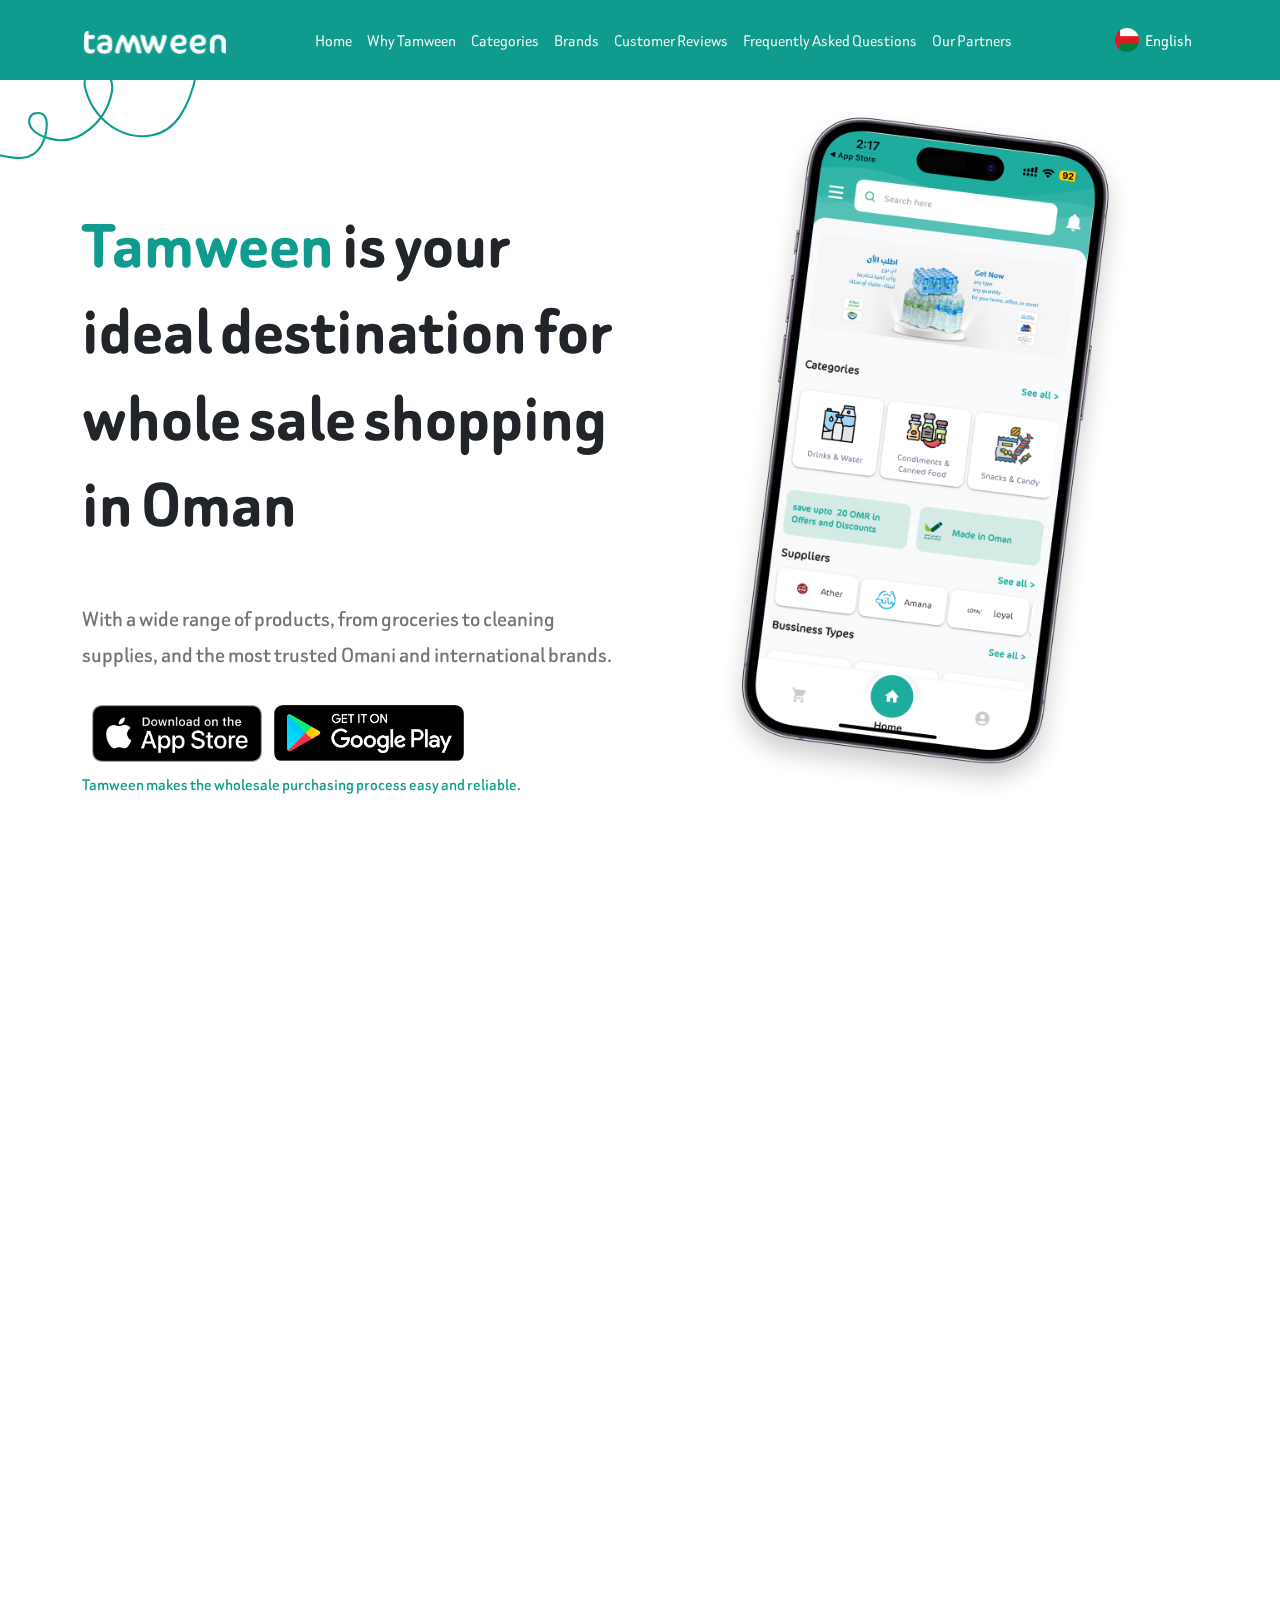
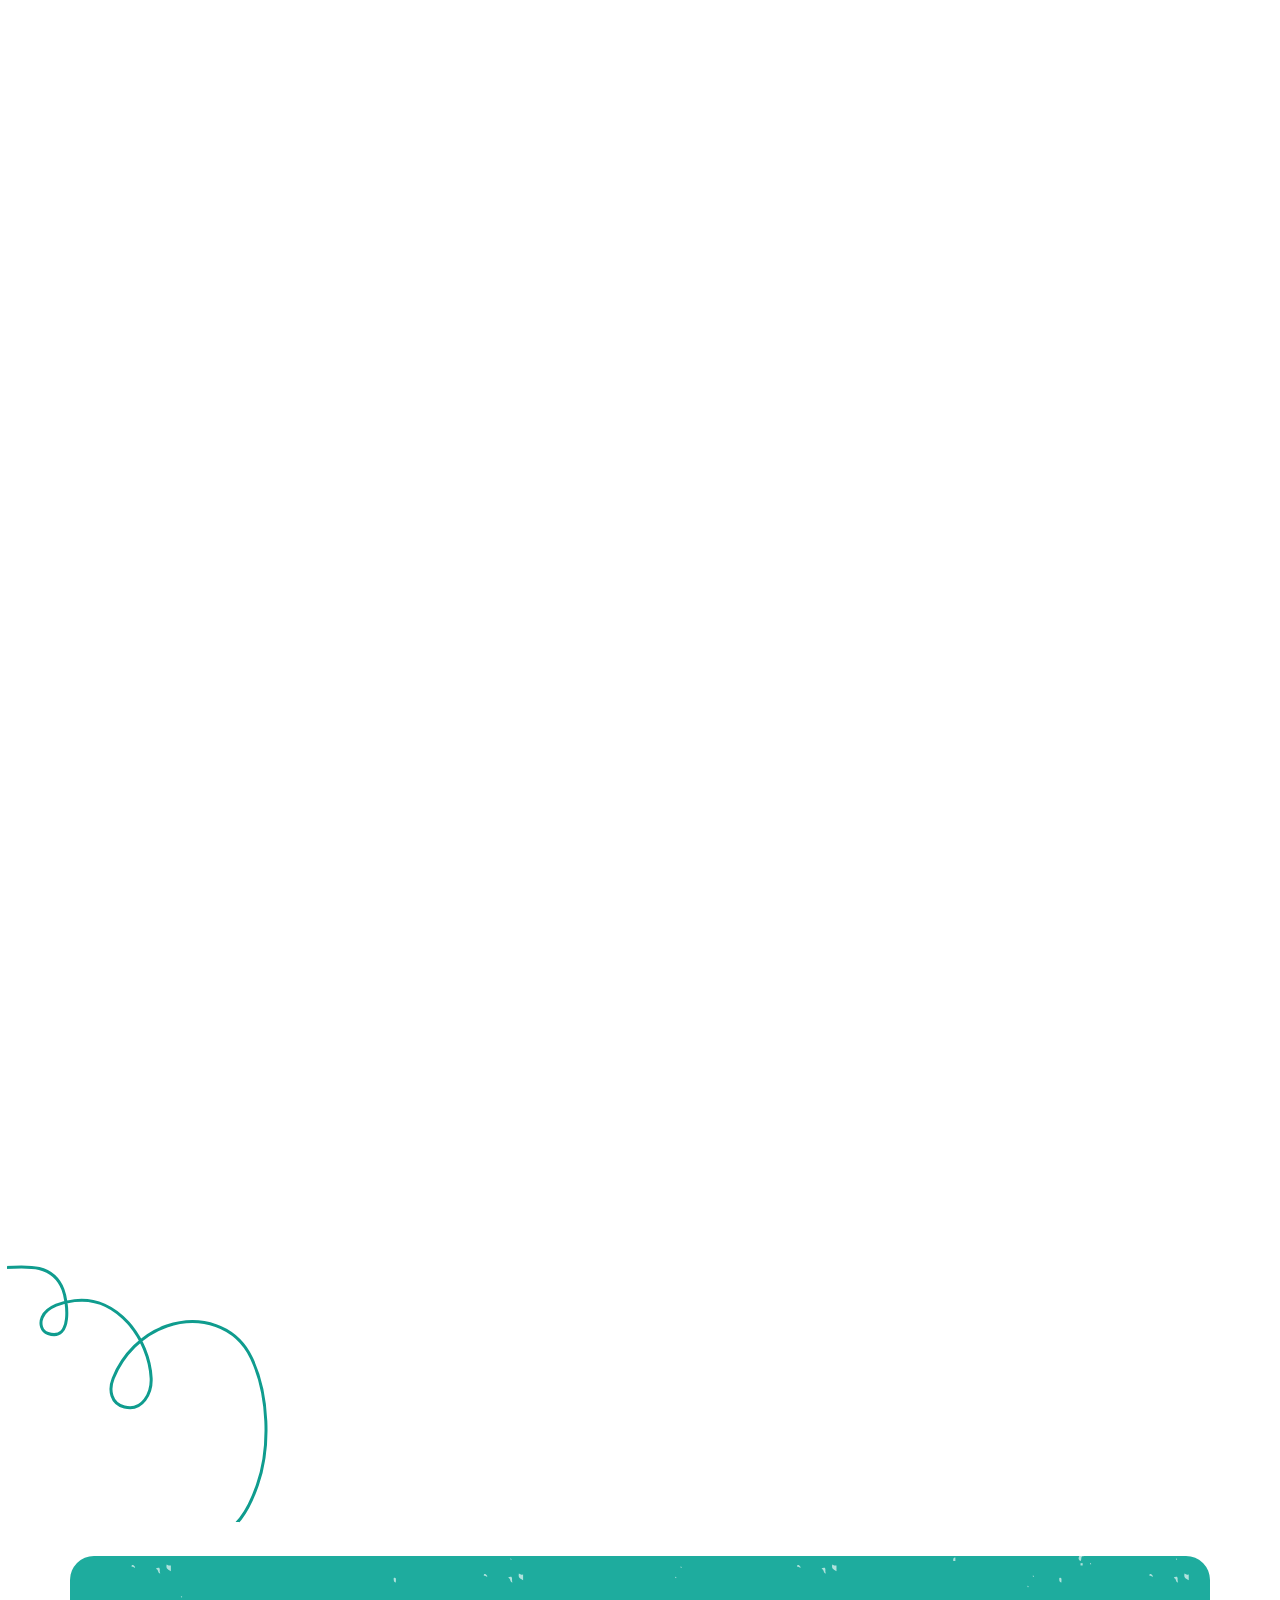
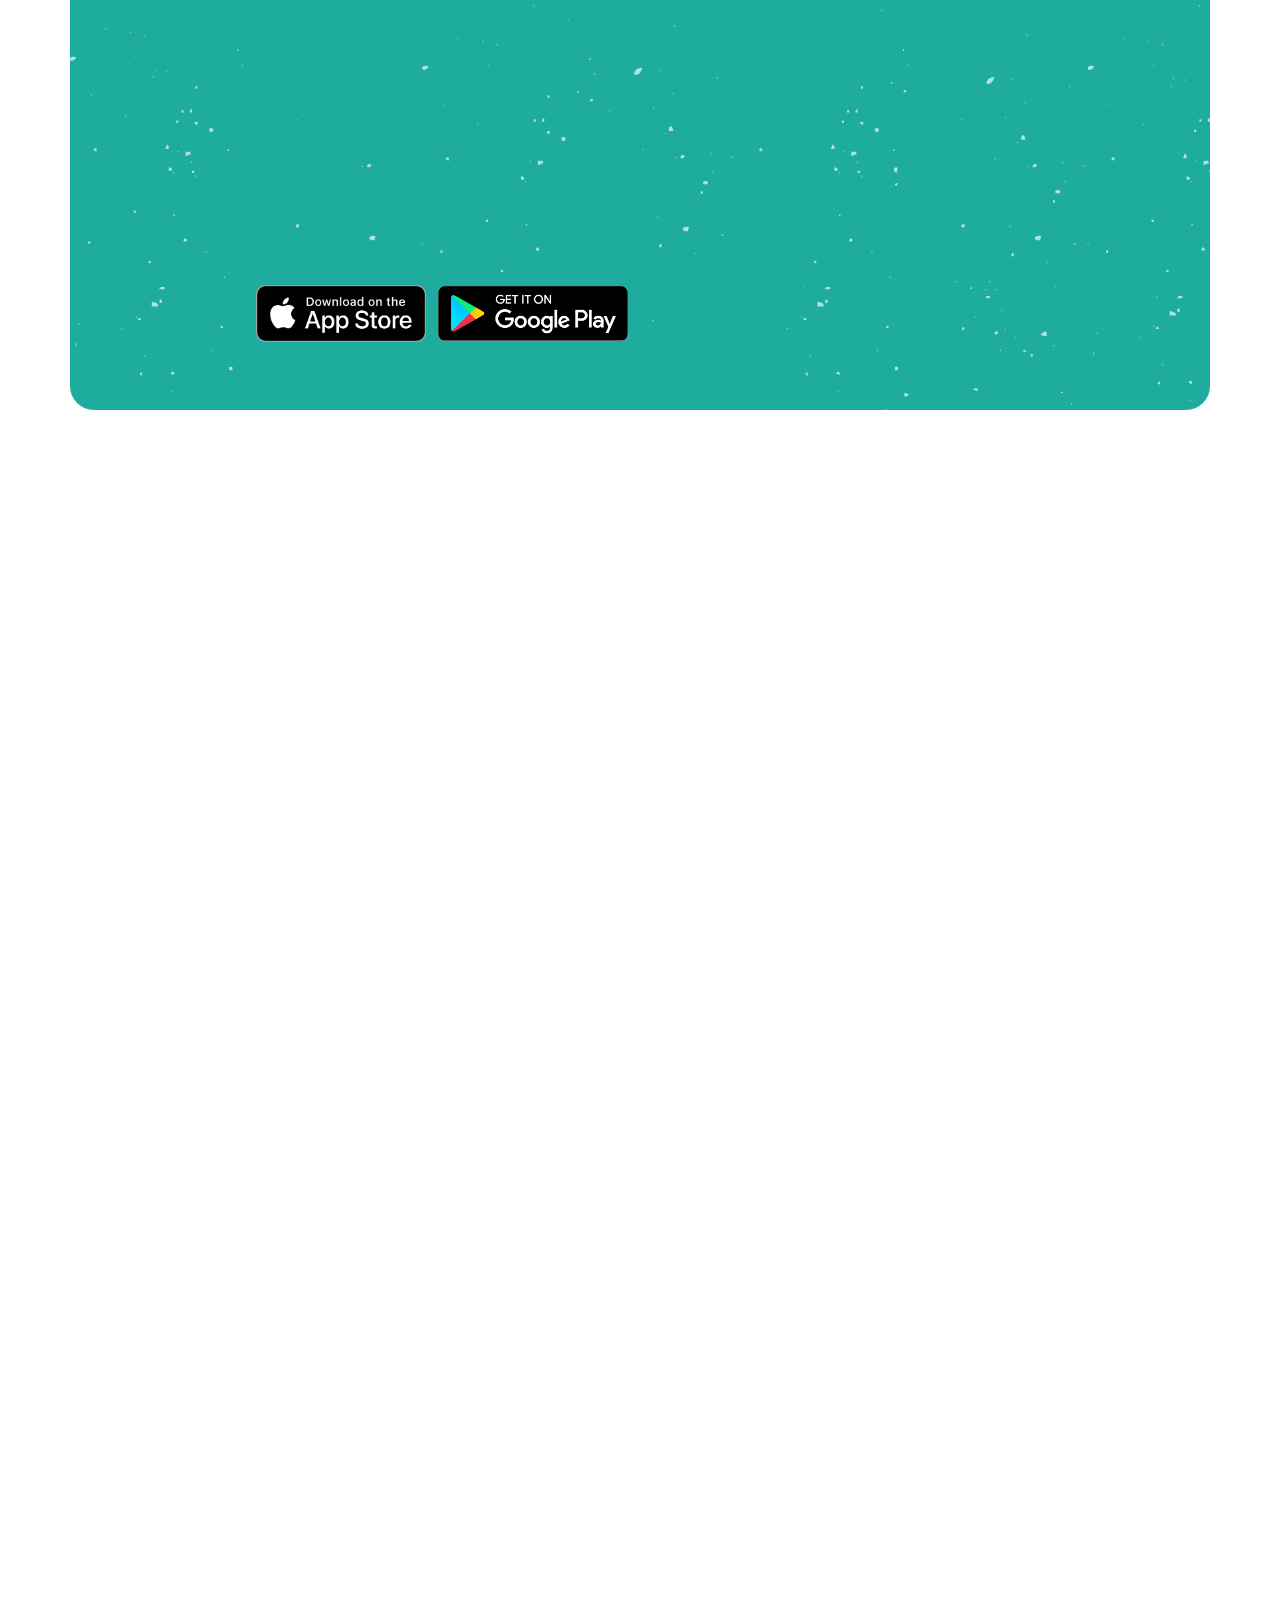
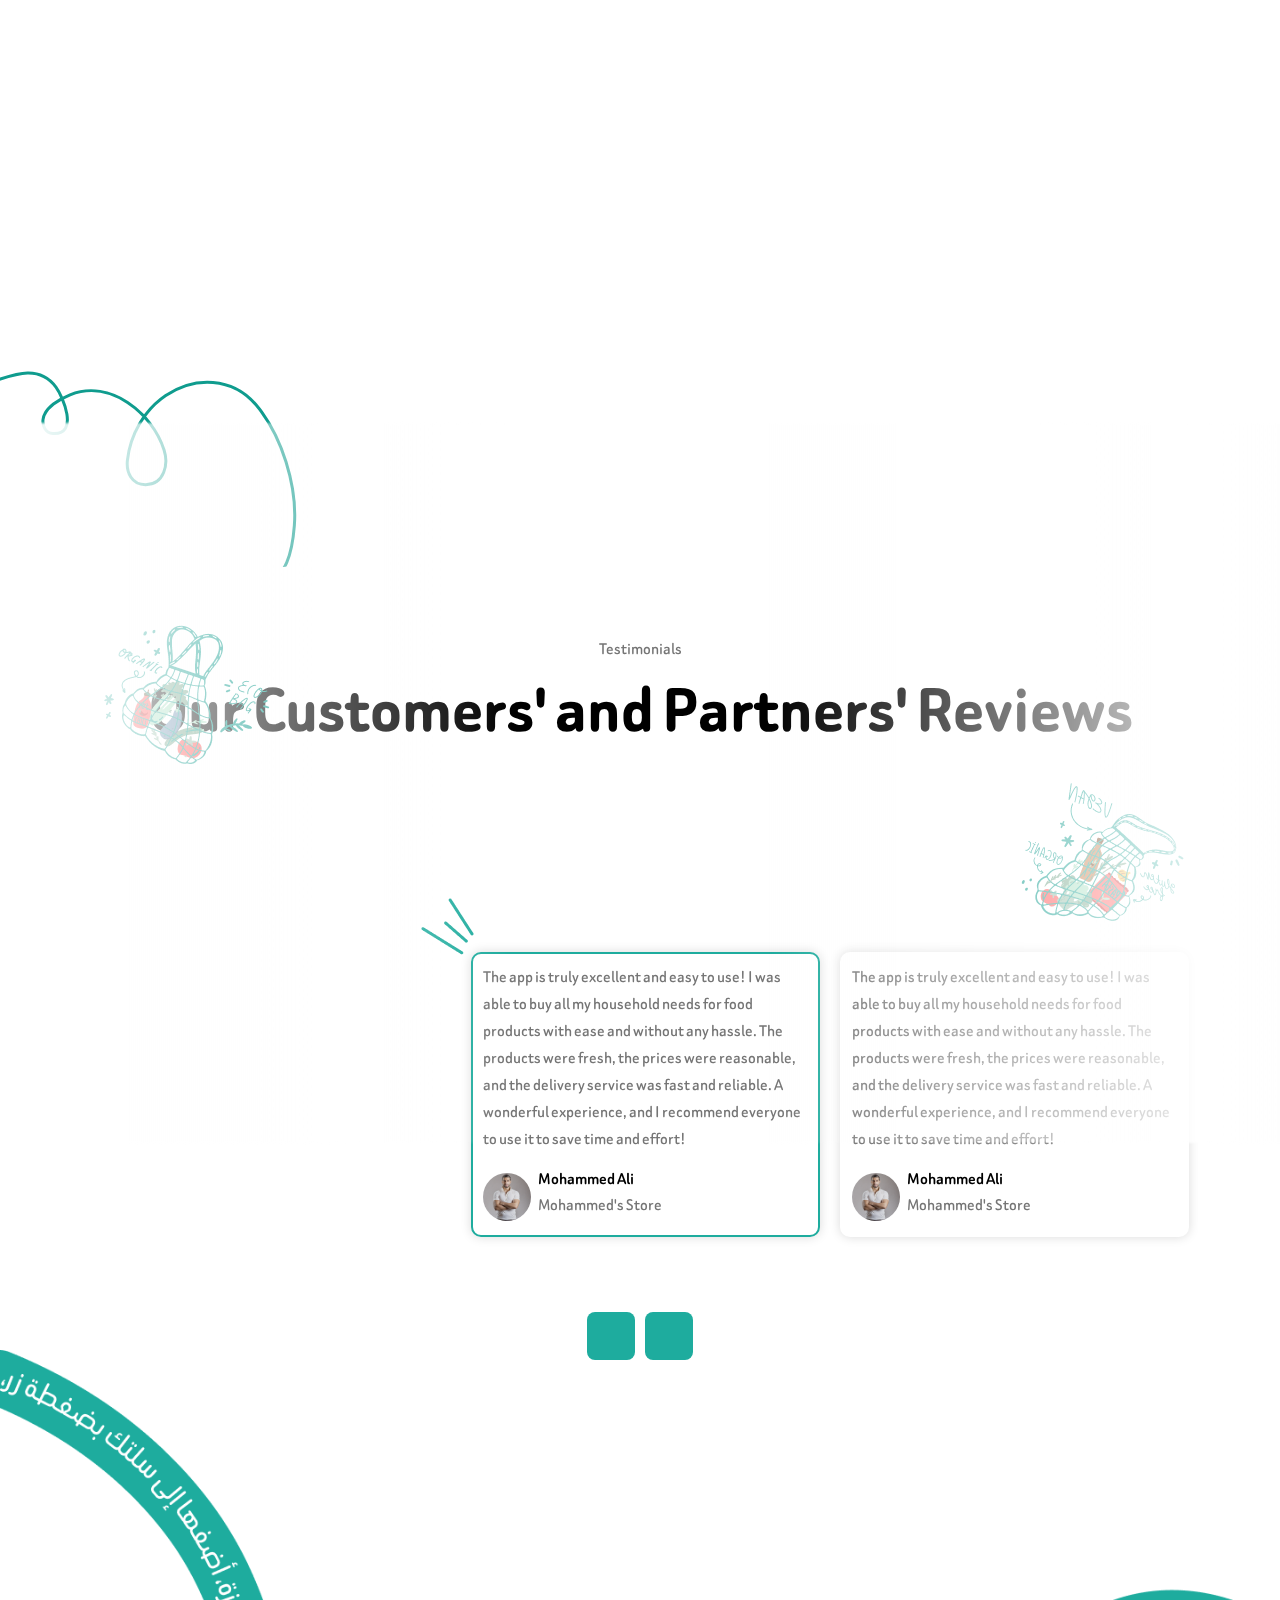
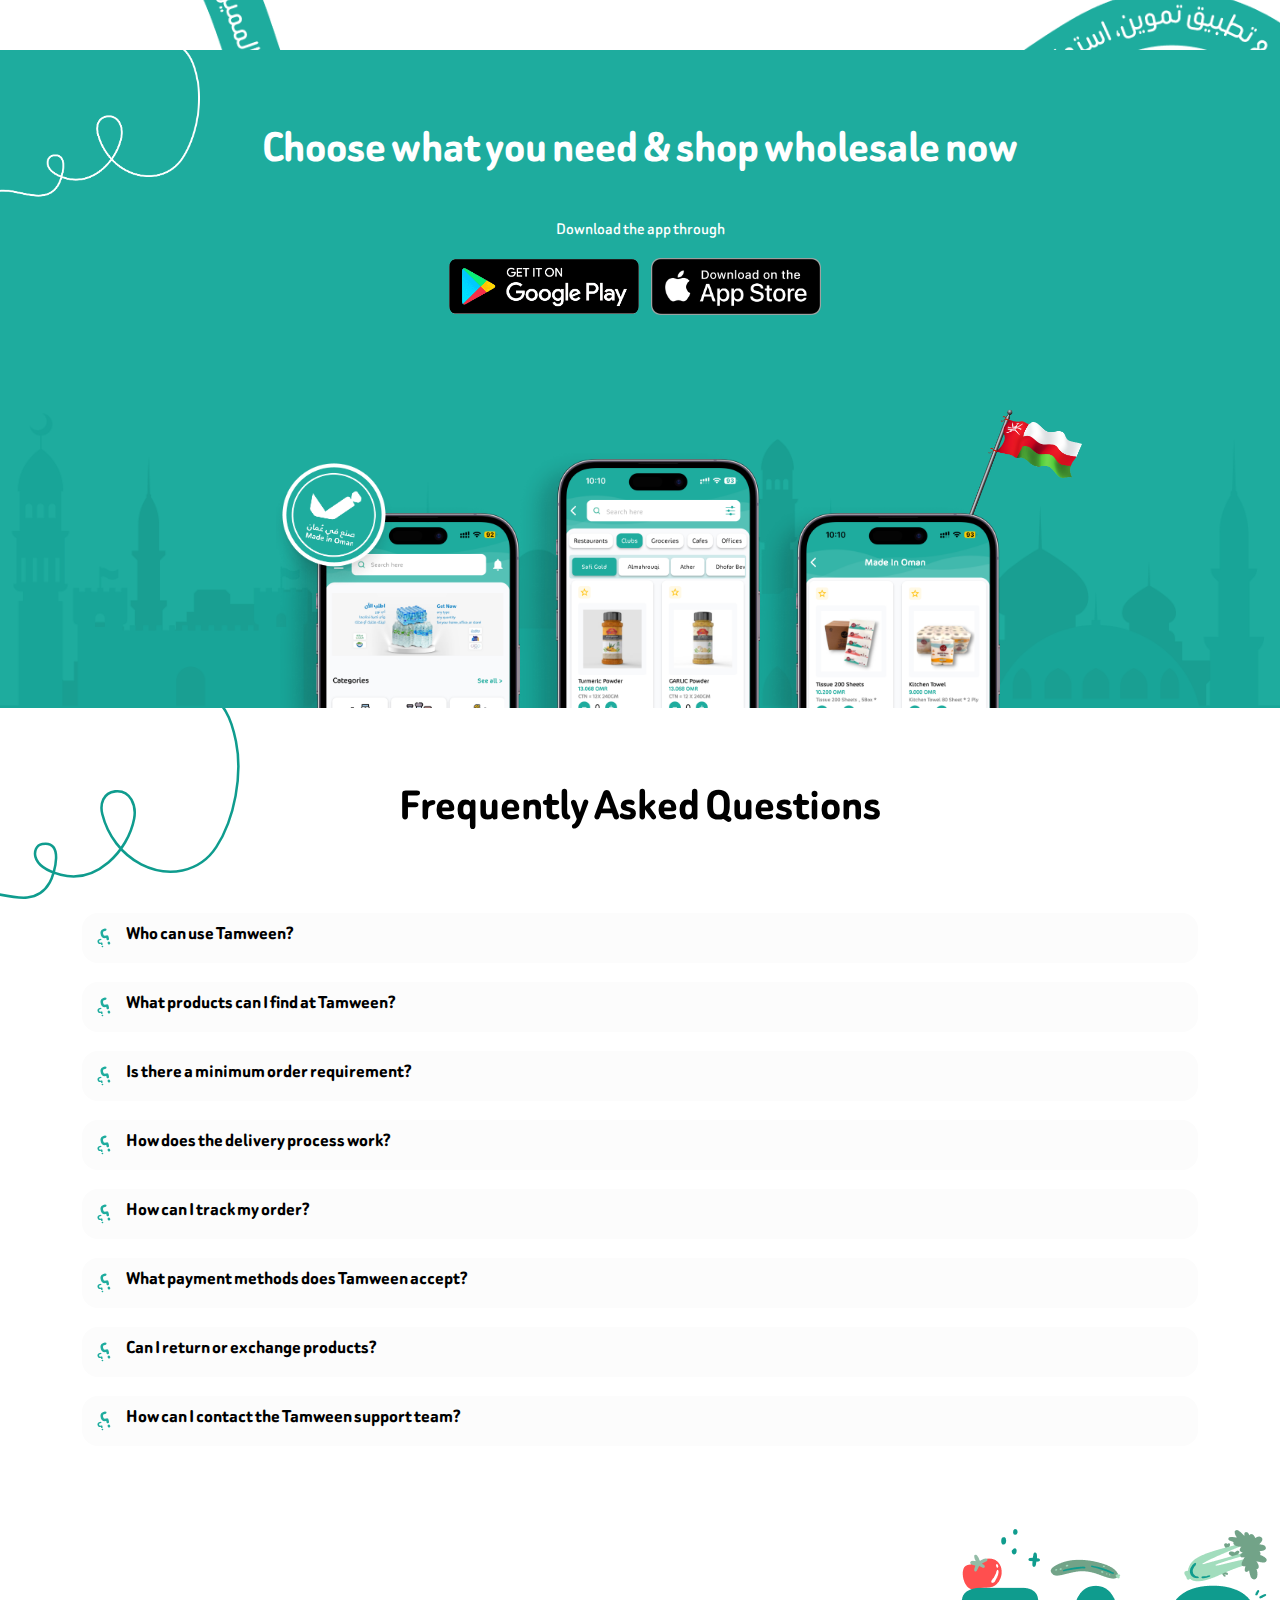
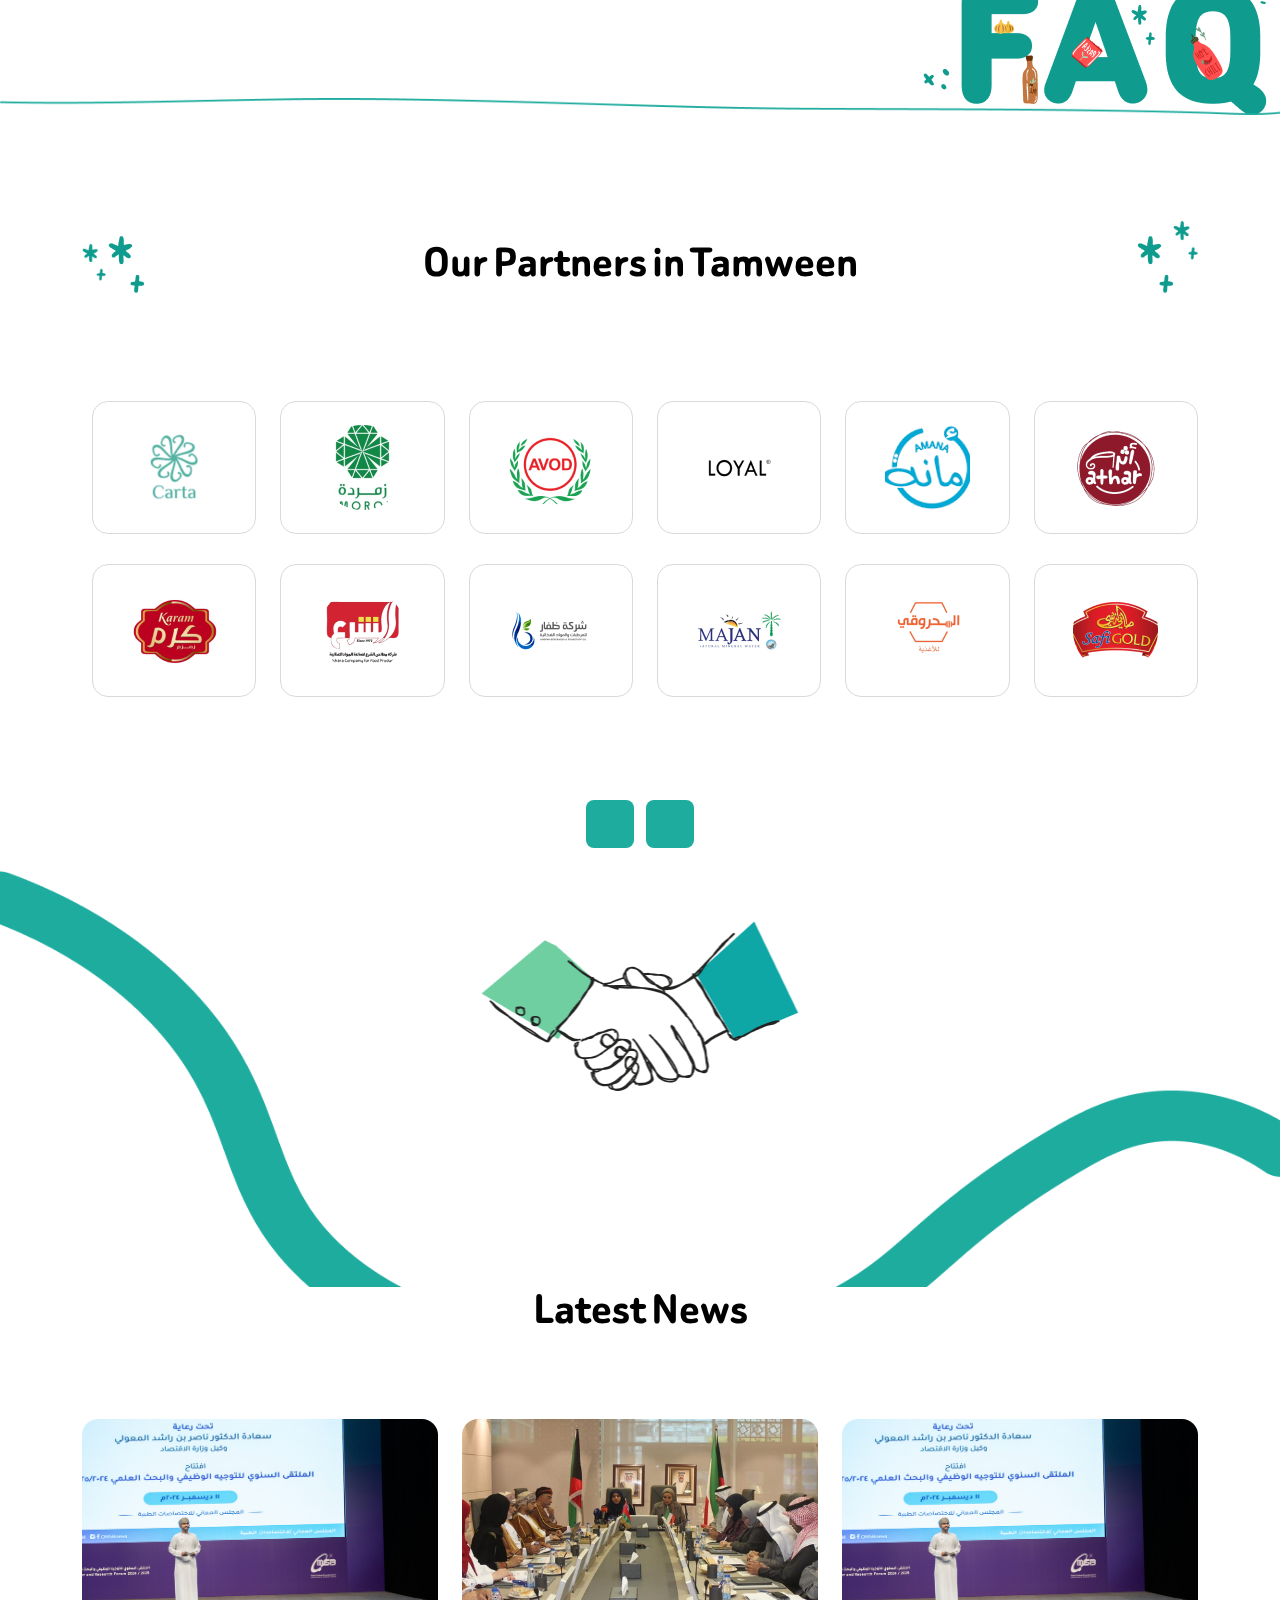
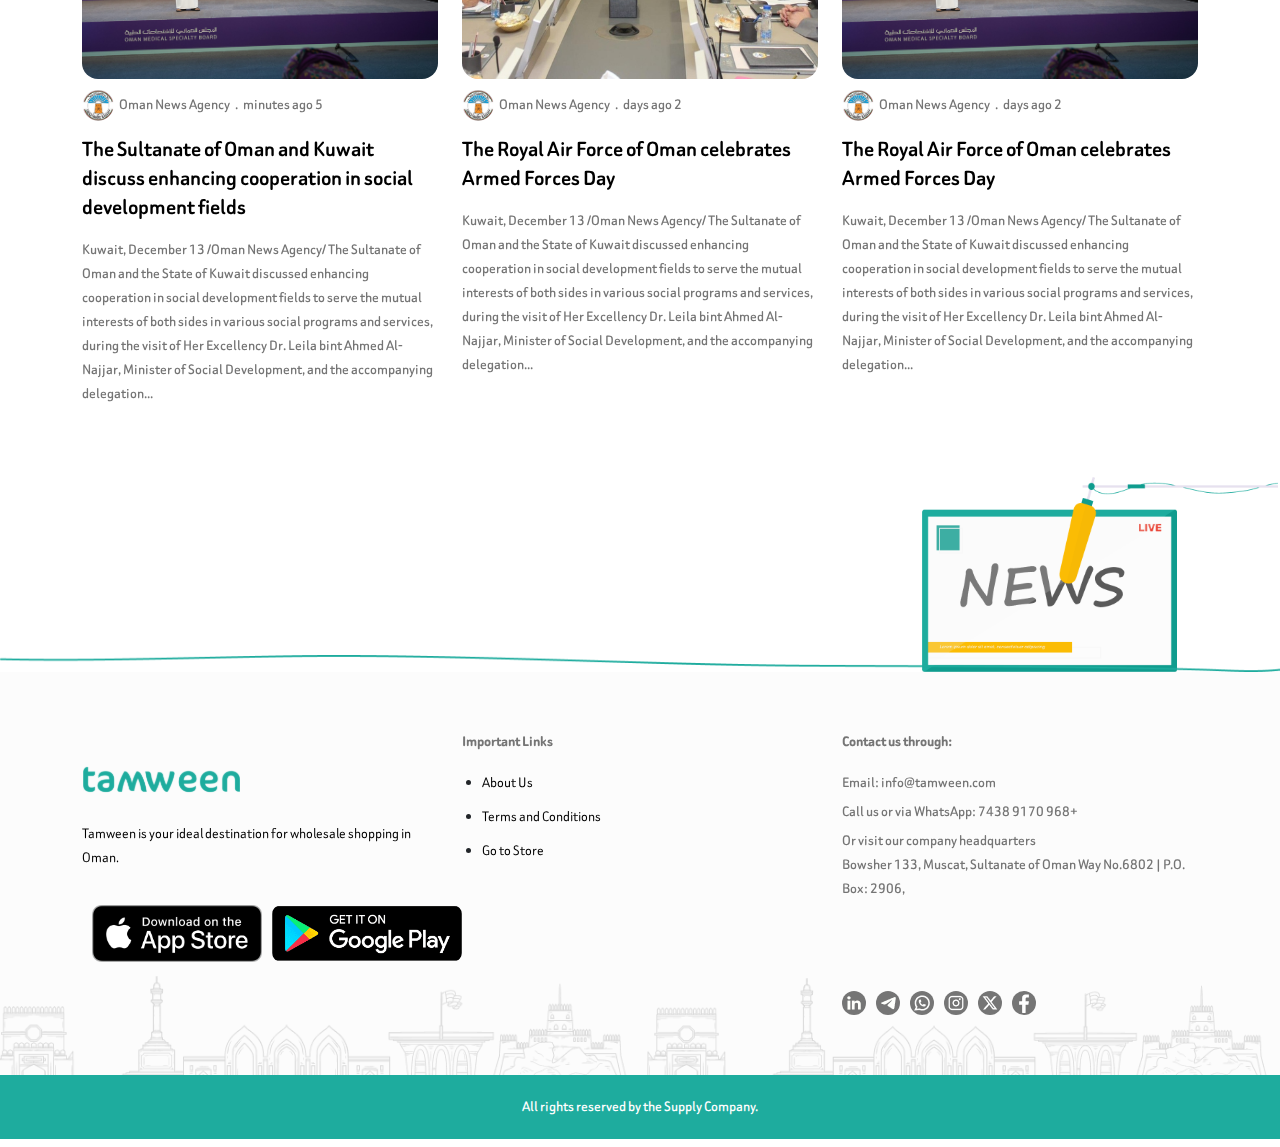
==== english.html @ b5acb8d4 "update" ====
<!DOCTYPE html>
<html lang="en">

<head>
    <meta charset="UTF-8">
    <meta http-equiv="X-UA-Compatible" content="IE=edge">
    <meta name="viewport" content="width=device-width, initial-scale=1.0">
    <meta name="description"
        content="This is an example of a meta description. This will often show up in search results.">

    <title> Tamween </title>

    <!-- Styles -->

    <link rel="styleSheet" href="./css/normalize.css">
    <link rel="stylesheet"
        href="https://maxst.icons8.com/vue-static/landings/line-awesome/line-awesome/1.3.0/css/line-awesome.min.css">
    <link rel="icon" href="./images/logo.svg" src="./images/logo.svg">
    <link rel="styleSheet" href="./css/bootstrap.min.css">
    <link rel="styleSheet" href="./css/front.css">
    <link href="https://unpkg.com/aos@2.3.1/dist/aos.css" rel="stylesheet">
    <link rel="stylesheet" href="./css/slick.min.css" />
</head>

<body>

    <!-- Start Navbar Section-->

    <nav class="en">
        <div class="container">
            <div class="nav-content">


                <div data-aos="fade-zoom-in" data-aos-delay="50" class="lang-dropdown">
                    <button class="open-nav">
                        <img src="./images/icons/bars.svg" class="bars icons" />
                    </button>

                    <button id="open-langs">
                        <i class="las la-chevron-circle-down"></i>
                        English
                        <img src="./images/flags/arabic.png" />
                        <div class="langs-dropdown" class="en">
                            <div class="content">
                                <a href="english.html"> English </a>
                                <a href=""> العربية </a>
                            </div>
                        </div>

                    </button>
                </div>

                <div class="nav-elements">
                    <ul>
                        <li data-aos="fade-zoom-in" data-aos-delay="100">
                            <button class="close-nav">
                                <i class="las la-times"></i>
                            </button>
                        </li>
                        <li data-aos="fade-zoom-in" data-aos-delay="150">
                            <a href="#partners">
                                Our Partners
                            </a>
                        </li>


                        <li data-aos="fade-zoom-in" data-aos-delay="200">
                            <a href="#faqs">
                                Frequently Asked Questions
                            </a>
                        </li>

                        <li data-aos="fade-zoom-in" data-aos-delay="250">
                            <a href="#rates">
                                Customer Reviews
                            </a>
                        </li>


                        <li data-aos="fade-zoom-in" data-aos-delay="300">
                            <a href="#tags">
                                Brands
                            </a>
                        </li>

                        <li data-aos="fade-zoom-in" data-aos-delay="350">
                            <a href="#categories">
                                Categories
                            </a>
                        </li>

                        <li data-aos="fade-zoom-in" data-aos-delay="400">
                            <a href="#why-tamween">
                                Why Tamween
                            </a>
                        </li>

                        <li data-aos="fade-zoom-in" data-aos-delay="450">
                            <a href="#home">
                                Home
                            </a>
                        </li>
                    </ul>
                </div>

                <div data-aos="fade-zoom-in" data-aos-delay="500" class="logo">
                    <img src="./images/logo.svg" />
                </div>
            </div>
        </div>
    </nav>




    <!-- End Navbar Section-->


    <!-- Start Hero Section -->

    <section id="home" class="hero en">
        <img class="line" src="./images/hero/line.svg" />
        <div class="container">
            <div class="row">
                <div class="col-lg-6 col-md-12 col-sm-12 col-12">
                    <div data-aos="fade-zoom-in" data-aos-delay="550" class="image">
                        <img src="./images/hero/IphoneImg.png" />
                    </div>
                </div>


                <div class="col-lg-6 col-md-12 col-sm-12 col-12">
                    <div class="text">
                        <h1 data-aos="fade-zoom-in" data-aos-delay="600"> <span>Tamween </span> is your ideal
                            destination for whole sale shopping in Oman
                        </h1>

                        <p data-aos="fade-zoom-in" data-aos-delay="650">
                            With a wide range of products, from groceries to cleaning supplies, and the most trusted
                            Omani and international brands.

                        </p>

                        <div class="links google-apple">
                            <a href="#">
                                <img src="./images/google-app/googleplay.png" />
                            </a>

                            <a href="#">
                                <img src="./images/google-app/appstore.png" />
                            </a>

                        </div>

                        <h5 data-aos="fade-zoom-in" data-aos-delay="800">Tamween makes the wholesale purchasing process
                            easy and reliable.
                        </h5>

                        <img data-aos="fade-zoom-in" data-aos-delay="850" src="./images/hero/madein.png" />
                    </div>
                </div>

            </div>
        </div>


        <img class="brokenline" src="./images/hero/brokenline.png" />

    </section>


    <!-- End Hero Section -->


    <!-- Start Whyus Section -->

    <section id="why-tamween" class="why-us en">

        <img class="line" src="./images/hero/line.svg" />
        <div class="container">

            <div class="row">


                <div class="row">
                    <div class="col-lg-6 col-md-12 col-sm-12 col-12">
                        <div data-aos="fade-zoom-in" data-aos-offset="300" class="image">
                            <img src="./images/whyus/phone.png" />
                        </div>
                    </div>

                    <div class="col-lg-6 col-md-12 col-sm-12 col-12">
                        <div data-aos="fade-zoom-in" data-aos-offset="300" class="text">
                            <h1>One Invoice</h1>
                            <p>
                                You can get everything your store needs from a single platform, reducing the time and
                                effort spent managing dozens of suppliers.
                            </p>
                        </div>
                    </div>
                </div>


                <div class="row rev-row">

                    <div class="col-lg-6 col-md-12 col-sm-12 col-12">
                        <div data-aos="fade-zoom-in" data-aos-offset="300" class="text">
                            <h1>Reliable delivery on time</h1>
                            <p>
                                You can get everything your store needs from a single platform, reducing the time and
                                effort spent managing dozens of suppliers.

                            </p>
                        </div>
                    </div>

                    <div class="col-lg-6 col-md-12 col-sm-12 col-12">
                        <div data-aos="fade-zoom-in" data-aos-offset="300" class="image">
                            <img src="./images/whyus/delivery.png" />
                            <img class="circle" src="./images/whyus/circle.png" />

                        </div>
                    </div>

                </div>


                <div class="row">

                    <div class="col-lg-6 col-md-12 col-sm-12 col-12">
                        <div data-aos="fade-zoom-in" data-aos-offset="300" class="image">
                            <img src="./images/whyus/shopchart.png" />
                            <img class="circle" src="./images/whyus/circle.png" />
                        </div>
                    </div>


                    <div class="col-lg-6 col-md-12 col-sm-12 col-12">
                        <div data-aos="fade-zoom-in" data-aos-offset="300" class="text">
                            <h1>More Product Variety</h1>
                            <p>
                                From everyday essentials to new and diverse goods, we have everything you need.
                            </p>
                        </div>
                    </div>
                </div>


                <div class="row rev-row">

                    <div class="col-lg-6 col-md-12 col-sm-12 col-12">
                        <div data-aos="fade-zoom-in" data-aos-offset="300" class="text">
                            <h1> Better Price</h1>
                            <p>
                                Get a range of popular Omani and Arab brands, with high-quality products that your
                                customers trust.
                            </p>
                        </div>
                    </div>


                    <div class="col-lg-6 col-md-12 col-sm-12 col-12">
                        <div data-aos="fade-zoom-in" data-aos-offset="300" class="image">
                            <img src="./images/whyus/phone.png" />
                        </div>
                    </div>
                </div>



                <div class="ad-whyus col-lg-12 col-md-12 col-sm-12 col-12">
                    <img src="./images//whyus/dots.svg" />
                    <div class="row">
                        <div class="col-lg-6 col-md-12 col-sm-12 col-12">
                            <div class="phones">
                                <img data-aos="fade-zoom-in" data-aos-offset="300" src="./images/whyus/phone1.png" />
                                <img data-aos="fade-zoom-in" data-aos-offset="600" src="./images/whyus/phone2.png" />
                            </div>
                        </div>

                        <div class="col-lg-6 col-md-12 col-sm-12 col-12">
                            <div class="text">
                                <h1 data-aos="fade-zoom-in" data-aos-offset="300"> Save your effort and money by
                                    downloading the app. </h1>

                                <div class="links google-apple">
                                    <a href="#">
                                        <img src="./images/google-app/googleplay.png" />
                                    </a>

                                    <a href="#">
                                        <img src="./images/google-app/appstore.png" />
                                    </a>

                                </div>


                            </div>
                        </div>

                    </div>
                </div>




            </div>
        </div>
    </section>

    <!-- End Whyus Section -->



    <!-- Start Categories Section -->


    <section data-aos="fade-zoom-in" data-aos-offset="300" id="categories" class="categories en">
        <img class="line" src="./images/hero/line.svg" />

        <div class="container">
            <div class="header">
                <h1 data-aos="fade-zoom-in" data-aos-offset="300"> Categories </h1>
                <p data-aos="fade-zoom-in" data-aos-offset="400">We provide you with a variety of organized products.
                </p>
            </div>


            <div class="row">
                <div class="col-lg-2 col-md-4 col-sm-4 col-6">
                    <a href="#">
                        <div class="category cat-col-1">
                            <h2> Vegetables and Fruits </h2>
                            <img src="./images/categories/1.png" />
                        </div>
                    </a>
                </div>

                <div class="col-lg-2 col-md-4 col-sm-4 col-6">
                    <a href="#">
                        <div class="category cat-col-2">
                            <h2> Breakfast and Baked Goods </h2>
                            <img src="./images/categories/2.png" />
                        </div>
                    </a>
                </div>

                <div class="col-lg-2 col-md-4 col-sm-4 col-6">
                    <a href="#">
                        <div class="category cat-col-3">
                            <h2>Cleaning and Laundry</h2>
                            <img src="./images/categories/3.png" />
                        </div>
                    </a>
                </div>

                <div class="col-lg-2 col-md-4 col-sm-4 col-6">
                    <a href="#">
                        <div class="category cat-col-4">
                            <h2>Snacks and Sweets</h2>
                            <img src="./images/categories/4.png" />
                        </div>
                    </a>
                </div>


                <div class="col-lg-2 col-md-4 col-sm-4 col-6">
                    <a href="#">
                        <div class="category cat-col-5">
                            <h2> Spices and Canned Foods</h2>
                            <img src="./images/categories/5.png" />
                        </div>
                    </a>
                </div>


                <div class="col-lg-2 col-md-4 col-sm-4 col-6">
                    <a href="#">
                        <div class="category cat-col-6">
                            <h2> Water and Beverages</h2>
                            <img src="./images/categories/6.png" />
                        </div>
                    </a>
                </div>



                <div class="col-lg-2 col-md-4 col-sm-4 col-6">
                    <a href="#">
                        <div class="category cat-col-7">
                            <h2> Other Categories </h2>
                            <img src="./images/categories/7.png" />
                        </div>
                    </a>
                </div>


                <div class="col-lg-2 col-md-4 col-sm-4 col-6">
                    <a href="#">
                        <div class="category cat-col-8">
                            <h2> Frozen Foods and Meats </h2>
                            <img src="./images/categories/8.png" />
                        </div>
                    </a>
                </div>


                <div class="col-lg-2 col-md-4 col-sm-4 col-6">
                    <a href="#">
                        <div class="category cat-col-9">
                            <h2>Dairy and Eggs </h2>
                            <img src="./images/categories/9.png" />
                        </div>
                    </a>
                </div>


                <div class="col-lg-2 col-md-4 col-sm-4 col-6">
                    <a href="#">
                        <div class="category cat-col-10">
                            <h2> Beauty and Personal Care </h2>
                            <img src="./images/categories/10.png" />
                        </div>
                    </a>
                </div>


                <div class="col-lg-2 col-md-4 col-sm-4 col-6">
                    <a href="#">
                        <div class="category cat-col-11">
                            <h2>Grains and Rice</h2>
                            <img src="./images/categories/11.png" />
                        </div>
                    </a>
                </div>


                <div class="col-lg-2 col-md-4 col-sm-4 col-6">
                    <a href="#">
                        <div class="category cat-col-12">
                            <h2>Household Items </h2>
                            <img src="./images/categories/12.png" />
                        </div>
                    </a>
                </div>


            </div>
        </div>
    </section>


    <!-- End Categories Section -->

    <!-- Start Partners Section -->

    <section id="tags" class="partners en">
        <img class="line" src="./images/hero/line.svg" />

        <div class="container">
            <div class="row">
                <div class="header">
                    <div data-aos="fade-zoom-in" data-aos-offset="300" class="buttons">
                        <button class="prev-btn">
                            <i class="las la-angle-left"></i>
                        </button>

                        <button class="next-btn">
                            <i class="las la-angle-right"></i>
                        </button>
                    </div>

                    <h1 data-aos="fade-zoom-in" data-aos-offset="300"> Available Brands </h1>
                </div>

                <div data-aos="fade-zoom-in" data-aos-offset="300" class="partners-slider">
                    <div class="slide">
                        <div class="row">

                            <div class="col-lg-2 col-md-4 col-sm-6 col-6">
                                <div class="partner">
                                    <img src="./images/partners/1.png" />
                                    <h4>Carta </h4>
                                </div>
                            </div>

                            <div class="col-lg-2 col-md-4 col-sm-6 col-6">
                                <div class="partner">
                                    <img src="./images/partners/2.png" />
                                    <h4>Zomoroda </h4>
                                </div>
                            </div>

                            <div class="col-lg-2 col-md-4 col-sm-6 col-6">
                                <div class="partner">
                                    <img src="./images/partners/3.png" />
                                    <h4>Areej </h4>
                                </div>
                            </div>

                            <div class="col-lg-2 col-md-4 col-sm-6 col-6">
                                <div class="partner">
                                    <img src="./images/partners/4.png" />
                                    <h4>Loyal </h4>
                                </div>
                            </div>


                            <div class="col-lg-2 col-md-4 col-sm-6 col-6">
                                <div class="partner">
                                    <img src="./images/partners/5.png" />
                                    <h4>AMANA </h4>
                                </div>
                            </div>


                            <div class="col-lg-2 col-md-4 col-sm-6 col-6">
                                <div class="partner">
                                    <img src="./images/partners/6.png" />
                                    <h4>Athar </h4>
                                </div>
                            </div>

                            <div class="col-lg-2 col-md-4 col-sm-6 col-6">
                                <div class="partner">
                                    <img src="./images/partners/7.png" />
                                    <h4>Karam Zamzam </h4>
                                </div>
                            </div>


                            <div class="col-lg-2 col-md-4 col-sm-6 col-6">
                                <div class="partner">
                                    <img src="./images/partners/8.png" />
                                    <h4>ALshara </h4>
                                </div>
                            </div>


                            <div class="col-lg-2 col-md-4 col-sm-6 col-6">
                                <div class="partner">
                                    <img src="./images/partners/9.png" />
                                    <h4>Dhofar Company </h4>
                                </div>
                            </div>

                            <div class="col-lg-2 col-md-4 col-sm-6 col-6">
                                <div class="partner">
                                    <img src="./images/partners/10.png" />
                                    <h4>Majan </h4>
                                </div>
                            </div>


                            <div class="col-lg-2 col-md-4 col-sm-6 col-6">
                                <div class="partner">
                                    <img src="./images/partners/11.png" />
                                    <h4>Al-Mahrouqi </h4>
                                </div>
                            </div>


                            <div class="col-lg-2 col-md-4 col-sm-6 col-6">
                                <div class="partner">
                                    <img src="./images/partners/12.png" />
                                    <h4>Golden Net </h4>
                                </div>
                            </div>
                        </div>
                    </div>
                    <div class="slide">
                        <div class="row">

                            <div class="col-lg-2 col-md-4 col-sm-6 col-6">
                                <div class="partner">
                                    <img src="./images/partners/1.png" />
                                    <h4>Carta </h4>
                                </div>
                            </div>

                            <div class="col-lg-2 col-md-4 col-sm-6 col-6">
                                <div class="partner">
                                    <img src="./images/partners/2.png" />
                                    <h4>Zomoroda </h4>
                                </div>
                            </div>

                            <div class="col-lg-2 col-md-4 col-sm-6 col-6">
                                <div class="partner">
                                    <img src="./images/partners/3.png" />
                                    <h4>Areej </h4>
                                </div>
                            </div>

                            <div class="col-lg-2 col-md-4 col-sm-6 col-6">
                                <div class="partner">
                                    <img src="./images/partners/4.png" />
                                    <h4>Loyal </h4>
                                </div>
                            </div>


                            <div class="col-lg-2 col-md-4 col-sm-6 col-6">
                                <div class="partner">
                                    <img src="./images/partners/5.png" />
                                    <h4>AMANA </h4>
                                </div>
                            </div>


                            <div class="col-lg-2 col-md-4 col-sm-6 col-6">
                                <div class="partner">
                                    <img src="./images/partners/6.png" />
                                    <h4>Athar </h4>
                                </div>
                            </div>

                            <div class="col-lg-2 col-md-4 col-sm-6 col-6">
                                <div class="partner">
                                    <img src="./images/partners/7.png" />
                                    <h4>Karam Zamzam </h4>
                                </div>
                            </div>


                            <div class="col-lg-2 col-md-4 col-sm-6 col-6">
                                <div class="partner">
                                    <img src="./images/partners/8.png" />
                                    <h4>ALshara </h4>
                                </div>
                            </div>


                            <div class="col-lg-2 col-md-4 col-sm-6 col-6">
                                <div class="partner">
                                    <img src="./images/partners/9.png" />
                                    <h4>Dhofar Company </h4>
                                </div>
                            </div>

                            <div class="col-lg-2 col-md-4 col-sm-6 col-6">
                                <div class="partner">
                                    <img src="./images/partners/10.png" />
                                    <h4>Majan </h4>
                                </div>
                            </div>


                            <div class="col-lg-2 col-md-4 col-sm-6 col-6">
                                <div class="partner">
                                    <img src="./images/partners/11.png" />
                                    <h4>Al-Mahrouqi </h4>
                                </div>
                            </div>


                            <div class="col-lg-2 col-md-4 col-sm-6 col-6">
                                <div class="partner">
                                    <img src="./images/partners/12.png" />
                                    <h4>Golden Net </h4>
                                </div>
                            </div>
                        </div>
                    </div>
                    <div class="slide">
                        <div class="row">
                            <div class="col-lg-2 col-md-4 col-sm-6 col-6">
                                <div class="partner">
                                    <img src="./images/partners/1.png" />
                                    <h4>Carta </h4>
                                </div>
                            </div>

                            <div class="col-lg-2 col-md-4 col-sm-6 col-6">
                                <div class="partner">
                                    <img src="./images/partners/2.png" />
                                    <h4>Zomoroda </h4>
                                </div>
                            </div>

                            <div class="col-lg-2 col-md-4 col-sm-6 col-6">
                                <div class="partner">
                                    <img src="./images/partners/3.png" />
                                    <h4>Areej </h4>
                                </div>
                            </div>

                            <div class="col-lg-2 col-md-4 col-sm-6 col-6">
                                <div class="partner">
                                    <img src="./images/partners/4.png" />
                                    <h4>Loyal </h4>
                                </div>
                            </div>


                            <div class="col-lg-2 col-md-4 col-sm-6 col-6">
                                <div class="partner">
                                    <img src="./images/partners/5.png" />
                                    <h4>AMANA </h4>
                                </div>
                            </div>


                            <div class="col-lg-2 col-md-4 col-sm-6 col-6">
                                <div class="partner">
                                    <img src="./images/partners/6.png" />
                                    <h4>Athar </h4>
                                </div>
                            </div>

                            <div class="col-lg-2 col-md-4 col-sm-6 col-6">
                                <div class="partner">
                                    <img src="./images/partners/7.png" />
                                    <h4>Karam Zamzam </h4>
                                </div>
                            </div>


                            <div class="col-lg-2 col-md-4 col-sm-6 col-6">
                                <div class="partner">
                                    <img src="./images/partners/8.png" />
                                    <h4>ALshara </h4>
                                </div>
                            </div>


                            <div class="col-lg-2 col-md-4 col-sm-6 col-6">
                                <div class="partner">
                                    <img src="./images/partners/9.png" />
                                    <h4>Dhofar Company </h4>
                                </div>
                            </div>

                            <div class="col-lg-2 col-md-4 col-sm-6 col-6">
                                <div class="partner">
                                    <img src="./images/partners/10.png" />
                                    <h4>Majan </h4>
                                </div>
                            </div>


                            <div class="col-lg-2 col-md-4 col-sm-6 col-6">
                                <div class="partner">
                                    <img src="./images/partners/11.png" />
                                    <h4>Al-Mahrouqi </h4>
                                </div>
                            </div>


                            <div class="col-lg-2 col-md-4 col-sm-6 col-6">
                                <div class="partner">
                                    <img src="./images/partners/12.png" />
                                    <h4>Golden Net </h4>
                                </div>
                            </div>
                        </div>
                    </div>
                </div>
            </div>
        </div>
    </section>

    <!-- End Partners Section -->

    <!-- Start Rates Section-->

    <section id="rates" class="rates en">
        <div class="overlay-left"></div>
        <img src="./images/rates/shreet.png" />
        <div class="container">
            <div class="header">
                <img src="./images/rates/veg1.png" />

                <h5> Testimonials </h5>
                <h1> Our Customers' and Partners' Reviews </h1>

                <img src="./images/rates/veg2.png" />

            </div>

            <div class="slider">

                <div class="rates-slider">
                    <div class="slide">
                        <div class="rate">
                            <img src="./images/rates/lines.png" />
                            <p>The app is truly excellent and easy to use! I was able to buy all my household needs for
                                food products with ease and without any hassle. The products were fresh, the prices were
                                reasonable, and the delivery service was fast and reliable. A wonderful experience, and
                                I recommend everyone to use it to save time and effort!</p>
                            <div class="info">
                                <div>
                                    <h3> Mohammed Ali </h3>
                                    <h4> Mohammed's Store </h4>
                                </div>
                                <img src="./images/rates/user.png" />
                            </div>
                        </div>
                    </div>

                    <div class="slide">
                        <div class="rate">
                            <img src="./images/rates/lines.png" />
                            <p>The app is truly excellent and easy to use! I was able to buy all my household needs for
                                food products with ease and without any hassle. The products were fresh, the prices were
                                reasonable, and the delivery service was fast and reliable. A wonderful experience, and
                                I recommend everyone to use it to save time and effort!</p>
                            <div class="info">
                                <div>
                                    <h3> Mohammed Ali </h3>
                                    <h4> Mohammed's Store </h4>
                                </div>
                                <img src="./images/rates/user.png" />
                            </div>
                        </div>
                    </div>


                    <div class="slide">
                        <div class="rate">
                            <img src="./images/rates/lines.png" />
                            <p>The app is truly excellent and easy to use! I was able to buy all my household needs for
                                food products with ease and without any hassle. The products were fresh, the prices were
                                reasonable, and the delivery service was fast and reliable. A wonderful experience, and
                                I recommend everyone to use it to save time and effort!</p>
                            <div class="info">
                                <div>
                                    <h3> Mohammed Ali </h3>
                                    <h4> Mohammed's Store </h4>
                                </div>
                                <img src="./images/rates/user.png" />
                            </div>
                        </div>
                    </div>


                    <div class="slide">
                        <div class="rate">
                            <img src="./images/rates/lines.png" />
                            <p>The app is truly excellent and easy to use! I was able to buy all my household needs for
                                food products with ease and without any hassle. The products were fresh, the prices were
                                reasonable, and the delivery service was fast and reliable. A wonderful experience, and
                                I recommend everyone to use it to save time and effort!</p>
                            <div class="info">
                                <div>
                                    <h3> Mohammed Ali </h3>
                                    <h4> Mohammed's Store </h4>
                                </div>
                                <img src="./images/rates/user.png" />
                            </div>
                        </div>
                    </div>


                    <div class="slide">
                        <div class="rate">
                            <img src="./images/rates/lines.png" />
                            <p>The app is truly excellent and easy to use! I was able to buy all my household needs for
                                food products with ease and without any hassle. The products were fresh, the prices were
                                reasonable, and the delivery service was fast and reliable. A wonderful experience, and
                                I recommend everyone to use it to save time and effort!</p>
                            <div class="info">
                                <div>
                                    <h3> Mohammed Ali </h3>
                                    <h4> Mohammed's Store </h4>
                                </div>
                                <img src="./images/rates/user.png" />
                            </div>
                        </div>
                    </div>


                    <div class="slide">
                        <div class="rate">
                            <img src="./images/rates/lines.png" />
                            <p>The app is truly excellent and easy to use! I was able to buy all my household needs for
                                food products with ease and without any hassle. The products were fresh, the prices were
                                reasonable, and the delivery service was fast and reliable. A wonderful experience, and
                                I recommend everyone to use it to save time and effort!</p>
                            <div class="info">
                                <div>
                                    <h3> Mohammed Ali </h3>
                                    <h4> Mohammed's Store </h4>
                                </div>
                                <img src="./images/rates/user.png" />
                            </div>
                        </div>
                    </div>

                </div>

            </div>


            <div class="buttons">
                <button class="prev-btn">
                    <i class="las la-angle-left"></i>
                </button>

                <button class="next-btn">
                    <i class="las la-angle-right"></i>
                </button>
            </div>


        </div>
        <div class="overlay-right"></div>

    </section>



    <!-- End Rates Section-->

    <!-- Start NeedChoose Section -->


    <section class="need-choose en">
        <img class="line" src="./images/needchoose/line.png" />
        <img class="back" src="./images/needchoose/back.png" />
        <div class="container">
            <div class="header">
                <h1> Choose what you need &
                    shop wholesale now </h1>
                <h2> Download the app through </h2>

                <div class="links google-apple">
                    <a href="#">
                        <img src="./images/google-app/googleplay.png" />
                    </a>

                    <a href="#">
                        <img src="./images/google-app/appstore.png" />
                    </a>

                </div>
            </div>


            <div class="phones">
                <div class="phone1">
                    <img src="./images/needchoose/madein.png" />
                    <img src="./images/needchoose/phone2.png" />

                </div>

                <div class="phone2">
                    <img src="./images/needchoose/phone1.png" />

                </div>

                <div class="phone3">
                    <img src="./images/needchoose/flag.png" />
                    <img src="./images/needchoose/phone3.png" />
                </div>
            </div>
        </div>
    </section>




    <!-- End NeedChoose Section -->

    <!-- Start Faqs Section -->

    <section id="faqs" class="faqs en">
        <img class="line" src="./images/hero/line.svg" />

        <div class="container">
            <div class="row">
                <div class="header">
                    <h1>Frequently Asked Questions </h1>
                </div>

                <div class="col-lg-12 col-md-12 col-sm-12 col-12">
                    <div class="active faq">
                        <div class="header">
                            <i class="las la-angle-down"></i>
                            <div>
                                <h2> Who can use Tamween?</h2>
                                <img src="./images/icons/questions.png" />
                            </div>
                        </div>

                        <div class="description">
                            <p>
                                Tamween is designed to cater to a wide range of customers, from small shops and grocery stores to offices, hotels, and even personal use. We offer high-quality wholesale products at competitive prices to meet the needs of both businesses and individuals.
                            </p>
                        </div>
                    </div>
                </div>


                <div class="col-lg-12 col-md-12 col-sm-12 col-12">
                    <div class="faq">
                        <div class="header">
                            <i class="las la-angle-down"></i>
                            <div>
                                <h2> What products can I find at Tamween? </h2>
                                <img src="./images/icons/questions.png" />
                            </div>
                        </div>

                        <div class="description">
                            <p>
                                Tamween is designed to cater to a wide range of customers, from small shops and grocery stores to offices, hotels, and even personal use. We offer high-quality wholesale products at competitive prices to meet the needs of both businesses and individuals.
                            </p>
                        </div>
                    </div>
                </div>

                <div class="col-lg-12 col-md-12 col-sm-12 col-12">
                    <div class="faq">
                        <div class="header">
                            <i class="las la-angle-down"></i>
                            <div>
                                <h2>Is there a minimum order requirement? </h2>
                                <img src="./images/icons/questions.png" />
                            </div>
                        </div>

                        <div class="description">
                            <p>
                                Tamween is designed to cater to a wide range of customers, from small shops and grocery stores to offices, hotels, and even personal use. We offer high-quality wholesale products at competitive prices to meet the needs of both businesses and individuals.
                            </p>
                        </div>
                    </div>
                </div>

                <div class="col-lg-12 col-md-12 col-sm-12 col-12">
                    <div class="faq">
                        <div class="header">
                            <i class="las la-angle-down"></i>
                            <div>
                                <h2>How does the delivery process work? </h2>
                                <img src="./images/icons/questions.png" />
                            </div>
                        </div>

                        <div class="description">
                            <p>
                                Tamween is designed to cater to a wide range of customers, from small shops and grocery stores to offices, hotels, and even personal use. We offer high-quality wholesale products at competitive prices to meet the needs of both businesses and individuals.
                            </p>
                        </div>
                    </div>
                </div>


                <div class="col-lg-12 col-md-12 col-sm-12 col-12">
                    <div class="faq">
                        <div class="header">
                            <i class="las la-angle-down"></i>
                            <div>
                                <h2>How can I track my order? </h2>
                                <img src="./images/icons/questions.png" />
                            </div>
                        </div>

                        <div class="description">
                            <p>
                                Tamween is designed to cater to a wide range of customers, from small shops and grocery stores to offices, hotels, and even personal use. We offer high-quality wholesale products at competitive prices to meet the needs of both businesses and individuals.
                            </p>
                        </div>
                    </div>
                </div>


                <div class="col-lg-12 col-md-12 col-sm-12 col-12">
                    <div class="faq">
                        <div class="header">
                            <i class="las la-angle-down"></i>
                            <div>
                                <h2>What payment methods does Tamween accept? </h2>
                                <img src="./images/icons/questions.png" />
                            </div>
                        </div>

                        <div class="description">
                            <p>
                                Tamween is designed to cater to a wide range of customers, from small shops and grocery stores to offices, hotels, and even personal use. We offer high-quality wholesale products at competitive prices to meet the needs of both businesses and individuals.
                            </p>
                        </div>
                    </div>
                </div>


                <div class="col-lg-12 col-md-12 col-sm-12 col-12">
                    <div class="faq">
                        <div class="header">
                            <i class="las la-angle-down"></i>
                            <div>
                                <h2>Can I return or exchange products? </h2>
                                <img src="./images/icons/questions.png" />
                            </div>
                        </div>

                        <div class="description">
                            <p>
                                Tamween is designed to cater to a wide range of customers, from small shops and grocery stores to offices, hotels, and even personal use. We offer high-quality wholesale products at competitive prices to meet the needs of both businesses and individuals.
                            </p>
                        </div>
                    </div>
                </div>



                <div class="col-lg-12 col-md-12 col-sm-12 col-12">
                    <div class="faq">
                        <div class="header">
                            <i class="las la-angle-down"></i>
                            <div>
                                <h2> How can I contact the Tamween support team? </h2>
                                <img src="./images/icons/questions.png" />
                            </div>
                        </div>

                        <div class="description">
                            <p>
                                Tamween is designed to cater to a wide range of customers, from small shops and grocery stores to offices, hotels, and even personal use. We offer high-quality wholesale products at competitive prices to meet the needs of both businesses and individuals.
                            </p>
                        </div>
                    </div>
                </div>



            </div>
        </div>

        <img class="faq-image" src="./images/faqs/faq.png" />
        <img class="brokenline" src="./images/faqs/brokenline.png" />

    </section>

    <!-- End Faqs Section -->


    <!-- Start Tags Section -->

    <sectio id="partners" class="tags en">
        <img class="line" src="./images/tags/line.png" />

        <div class="container">
            <div class="row">
                <div class="header">
                    <div class="stars-images-1">
                        <img src="./images/tags/1.png" />
                        <img src="./images/tags/2.png" />
                    </div>
                    <h1> Our Partners in Tamween </h1>
                    <div class="stars-images-2">
                        <img src="./images/tags/1.png" />
                        <img src="./images/tags/2.png" />
                    </div>
                </div>

                <div class="tags-slider">
                    <div class="row">

                        <div class="col-lg-2 col-md-4 col-sm-6 col-6">
                            <div class="tag">
                                <img src="./images/partners/1.png" />
                            </div>
                        </div>

                        <div class="col-lg-2 col-md-4 col-sm-6 col-6">
                            <div class="tag">
                                <img src="./images/partners/2.png" />
                            </div>
                        </div>

                        <div class="col-lg-2 col-md-4 col-sm-6 col-6">
                            <div class="tag">
                                <img src="./images/partners/3.png" />
                            </div>
                        </div>

                        <div class="col-lg-2 col-md-4 col-sm-6 col-6">
                            <div class="tag">
                                <img src="./images/partners/4.png" />
                            </div>
                        </div>


                        <div class="col-lg-2 col-md-4 col-sm-6 col-6">
                            <div class="tag">
                                <img src="./images/partners/5.png" />
                            </div>
                        </div>

                        <div class="col-lg-2 col-md-4 col-sm-6 col-6">
                            <div class="tag">
                                <img src="./images/partners/6.png" />
                            </div>
                        </div>

                        <div class="col-lg-2 col-md-4 col-sm-6 col-6">
                            <div class="tag">
                                <img src="./images/partners/7.png" />
                            </div>
                        </div>

                        <div class="col-lg-2 col-md-4 col-sm-6 col-6">
                            <div class="tag">
                                <img src="./images/partners/8.png" />
                            </div>
                        </div>

                        <div class="col-lg-2 col-md-4 col-sm-6 col-6">
                            <div class="tag">
                                <img src="./images/partners/9.png" />
                            </div>
                        </div>

                        <div class="col-lg-2 col-md-4 col-sm-6 col-6">
                            <div class="tag">
                                <img src="./images/partners/10.png" />
                            </div>
                        </div>


                        <div class="col-lg-2 col-md-4 col-sm-6 col-6">
                            <div class="tag">
                                <img src="./images/partners/11.png" />
                            </div>
                        </div>

                        <div class="col-lg-2 col-md-4 col-sm-6 col-6">
                            <div class="tag">
                                <img src="./images/partners/12.png" />
                            </div>
                        </div>



                    </div>

                    <div class="row">

                        <div class="col-lg-2 col-md-4 col-sm-6 col-6">
                            <div class="tag">
                                <img src="./images/partners/1.png" />
                            </div>
                        </div>

                        <div class="col-lg-2 col-md-4 col-sm-6 col-6">
                            <div class="tag">
                                <img src="./images/partners/2.png" />
                            </div>
                        </div>

                        <div class="col-lg-2 col-md-4 col-sm-6 col-6">
                            <div class="tag">
                                <img src="./images/partners/3.png" />
                            </div>
                        </div>

                        <div class="col-lg-2 col-md-4 col-sm-6 col-6">
                            <div class="tag">
                                <img src="./images/partners/4.png" />
                            </div>
                        </div>


                        <div class="col-lg-2 col-md-4 col-sm-6 col-6">
                            <div class="tag">
                                <img src="./images/partners/5.png" />
                            </div>
                        </div>

                        <div class="col-lg-2 col-md-4 col-sm-6 col-6">
                            <div class="tag">
                                <img src="./images/partners/6.png" />
                            </div>
                        </div>

                        <div class="col-lg-2 col-md-4 col-sm-6 col-6">
                            <div class="tag">
                                <img src="./images/partners/7.png" />
                            </div>
                        </div>

                        <div class="col-lg-2 col-md-4 col-sm-6 col-6">
                            <div class="tag">
                                <img src="./images/partners/8.png" />
                            </div>
                        </div>

                        <div class="col-lg-2 col-md-4 col-sm-6 col-6">
                            <div class="tag">
                                <img src="./images/partners/9.png" />
                            </div>
                        </div>

                        <div class="col-lg-2 col-md-4 col-sm-6 col-6">
                            <div class="tag">
                                <img src="./images/partners/10.png" />
                            </div>
                        </div>


                        <div class="col-lg-2 col-md-4 col-sm-6 col-6">
                            <div class="tag">
                                <img src="./images/partners/11.png" />
                            </div>
                        </div>

                        <div class="col-lg-2 col-md-4 col-sm-6 col-6">
                            <div class="tag">
                                <img src="./images/partners/12.png" />
                            </div>
                        </div>

                    </div>

                    <div class="row">

                        <div class="col-lg-2 col-md-4 col-sm-6 col-6">
                            <div class="tag">
                                <img src="./images/partners/1.png" />
                            </div>
                        </div>

                        <div class="col-lg-2 col-md-4 col-sm-6 col-6">
                            <div class="tag">
                                <img src="./images/partners/2.png" />
                            </div>
                        </div>

                        <div class="col-lg-2 col-md-4 col-sm-6 col-6">
                            <div class="tag">
                                <img src="./images/partners/3.png" />
                            </div>
                        </div>

                        <div class="col-lg-2 col-md-4 col-sm-6 col-6">
                            <div class="tag">
                                <img src="./images/partners/4.png" />
                            </div>
                        </div>


                        <div class="col-lg-2 col-md-4 col-sm-6 col-6">
                            <div class="tag">
                                <img src="./images/partners/5.png" />
                            </div>
                        </div>

                        <div class="col-lg-2 col-md-4 col-sm-6 col-6">
                            <div class="tag">
                                <img src="./images/partners/6.png" />
                            </div>
                        </div>

                        <div class="col-lg-2 col-md-4 col-sm-6 col-6">
                            <div class="tag">
                                <img src="./images/partners/7.png" />
                            </div>
                        </div>

                        <div class="col-lg-2 col-md-4 col-sm-6 col-6">
                            <div class="tag">
                                <img src="./images/partners/8.png" />
                            </div>
                        </div>

                        <div class="col-lg-2 col-md-4 col-sm-6 col-6">
                            <div class="tag">
                                <img src="./images/partners/9.png" />
                            </div>
                        </div>

                        <div class="col-lg-2 col-md-4 col-sm-6 col-6">
                            <div class="tag">
                                <img src="./images/partners/10.png" />
                            </div>
                        </div>


                        <div class="col-lg-2 col-md-4 col-sm-6 col-6">
                            <div class="tag">
                                <img src="./images/partners/11.png" />
                            </div>
                        </div>

                        <div class="col-lg-2 col-md-4 col-sm-6 col-6">
                            <div class="tag">
                                <img src="./images/partners/12.png" />
                            </div>
                        </div>



                    </div>


                </div>

                <div class="col-12">
                    <div class="buttons">
                        <button class="prev-btn">
                            <i class="las la-angle-left"></i>
                        </button>

                        <button class="next-btn">
                            <i class="las la-angle-right"></i>
                        </button>
                    </div>

                    <img src="./images/tags/hand.png" />
                </div>

            </div>
        </div>
    </sectio>


    <!-- End Tags Section -->


    <!-- Start Last New Section -->

    <section id="news" class="last-news en">
        <div class="container">
            <div class="row">
                <h1>Latest News</h1>

                <div class="col-lg-4 col-md-12 col-sm-12 col-12">
                    <div class="new">
                        <a href="#">
                            <img src="./images/lastnews/1.png" />
                        </a>
                        <div class="text">
                            <div class="user-info">
                                <span> 5 minutes ago </span>
                                <span> . </span>

                                <span> Oman News Agency </span>
                                <img src="./images/lastnews/logo.png" />
                            </div>

                            <a href="#">
                                <h1>The Sultanate of Oman and Kuwait discuss enhancing cooperation in social development fields </h1>
                            </a>

                            <p>
                                Kuwait, December 13 /Oman News Agency/ The Sultanate of Oman and the State of Kuwait discussed enhancing cooperation in social development fields to serve the mutual interests of both sides in various social programs and services, during the visit of Her Excellency Dr. Leila bint Ahmed Al-Najjar, Minister of Social Development, and the accompanying delegation...
                            </p>
                        </div>
                    </div>
                </div>


                <div class="col-lg-4 col-md-12 col-sm-12 col-12">
                    <div class="new">
                        <a href="#">
                            <img src="./images/lastnews/2.png" />
                        </a>
                        <div class="text">
                            <div class="user-info">
                                <span>2 days ago </span>
                                <span> . </span>

                                <span>Oman News Agency </span>
                                <img src="./images/lastnews/logo.png" />
                            </div>

                            <a href="#">
                                <h1>  The Royal Air Force of Oman celebrates Armed Forces Day  </h1>
                            </a>

                            <p>
                                Kuwait, December 13 /Oman News Agency/ The Sultanate of Oman and the State of Kuwait discussed enhancing cooperation in social development fields to serve the mutual interests of both sides in various social programs and services, during the visit of Her Excellency Dr. Leila bint Ahmed Al-Najjar, Minister of Social Development, and the accompanying delegation...
                            </p>
                        </div>
                    </div>
                </div>







                <div class="col-lg-4 col-md-12 col-sm-12 col-12">
                    <div class="new">
                        <a href="#">
                            <img src="./images/lastnews/1.png" />
                        </a>

                        <div class="text">
                            <div class="user-info">
                                <span>2 days ago </span>
                                <span> . </span>

                                <span>Oman News Agency </span>
                                <img src="./images/lastnews/logo.png" />
                            </div>

                            <a href="#">
                                <h1> The Royal Air Force of Oman celebrates Armed Forces Day </h1>
                            </a>
                            <p>
                                Kuwait, December 13 /Oman News Agency/ The Sultanate of Oman and the State of Kuwait discussed enhancing cooperation in social development fields to serve the mutual interests of both sides in various social programs and services, during the visit of Her Excellency Dr. Leila bint Ahmed Al-Najjar, Minister of Social Development, and the accompanying delegation...
                            </p>
                        </div>
                    </div>
                </div>



            </div>
        </div>

        <img class="news-paper" src="./images/lastnews/newspaper.png" />
        <img class="broken-line" src="./images/lastnews/lines.png" />

    </section>



    <!-- End Last New Section -->


    <!-- Start Footer Section -->

    <footer class="en">
        <img src="./images/footer/1.png" />
        <img src="./images/footer/2.png" />

        <div class="container">
            <div class="row">
                <div class="col-lg-4 col-md-12 col-sm-12 col-12">
                    <div class="footer-content">
                        <h2> Contact us through: </h2>
                        <div class="contact-info">
                            <a href="#">
                                Email:
                                <span> info@tamween.com </span>
                            </a>

                            <a href="#">
                                Call us or via WhatsApp: <span> 7438 9170 968+</span>
                            </a>

                            <a href="#">
                                Or visit our company headquarters
                                <br />
                                Bowsher 133, Muscat, Sultanate of Oman Way No.6802 | P.O. Box: 2906,
                            </a>
                        </div>

                        <div class="socials">
                            <a href="#"> <img src="./images/icons/facebook.png" /> </a>
                            <a href="#"> <img src="./images/icons/twitter.png" /> </a>
                            <a href="#"> <img src="./images/icons/insta.png" /> </a>
                            <a href="#"> <img src="./images/icons/whats.png" /> </a>
                            <a href="#"> <img src="./images/icons/telegram.png" /> </a>
                            <a href="#"> <img src="./images/icons/linkedin.png" /> </a>
                        </div>
                    </div>
                </div>
                <div class="col-lg-4 col-md-12 col-sm-12 col-12">
                    <div class="footer-content">
                        <h2> Important Links </h2>
                        <ul>
                            <li>
                                <a href="#"> About Us</a>
                            </li>



                            <li>
                                <a href="#">  Terms and Conditions </a>
                            </li>

                            <li>
                                <a href="#"> Go to Store </a>
                            </li>
                        </ul>
                    </div>
                </div>


                <div class="col-lg-4 col-md-12 col-sm-12 col-12">
                    <div class="footer-content">
                        <div class="logo">
                            <img src="./images/logocolored.svg" />
                        </div>

                        <p> Tamween is your ideal destination for wholesale shopping in Oman. </p>


                        <div class="links google-apple">
                            <a href="#">
                                <img src="./images/google-app/googleplay.png" />
                            </a>

                            <a href="#">
                                <img src="./images/google-app/appstore.png" />
                            </a>

                        </div>

                    </div>
                </div>


            </div>
        </div>
    </footer>




    <!-- End Footer Section -->


    <!-- Start CopyRight  Section -->

    <div class="copy-right en">
        <div class="container">
            <h2> All rights reserved by the Supply Company. </h2>
        </div>
    </div>



    <!-- End CopyRight  Section -->












    <!-- Flatpickr JS -->
    <script src="./js/jquery-3.6.0.min.js"></script>
    <script src="https://unpkg.com/aos@2.3.1/dist/aos.js"></script>
    <script>
        AOS.init({
            offset: 120,
            delay: 0,
            duration: 400,
            easing: 'ease',
            once: false,
            mirror: false,
            anchorPlacement: 'top-bottom',
        });
    </script>
    <script src="./js/slick.min.js"></script>
    <script src="./js/bootstrap.min.js"></script>
    <script src="./js/front.js"></script>


</html>
---- css/front.css ----
@font-face {
  font-family: "Beiruti";
  src: url("../fonts/Beiruti-Regular.ttf") format("truetype");
  font-weight: 400;
  font-style: normal;
}

@font-face {
  font-family: "Beiruti";
  src: url("../fonts/Beiruti-SemiBold.ttf") format("truetype");
  font-weight: 600;
  font-style: normal;
}

@font-face {
  font-family: "Beiruti";
  src: url("../fonts/Beiruti-Black.ttf") format("truetype");
  font-weight: 900;
  font-style: normal;
}

@font-face {
  font-family: "Beiruti";
  src: url("../fonts/Beiruti-Bold.ttf") format("truetype");
  font-weight: 700;
  font-style: normal;
}

@font-face {
  font-family: "Beiruti";
  src: url("../fonts/Beiruti-ExtraBold.ttf") format("truetype");
  font-weight: 800;
  font-style: normal;
}

@font-face {
  font-family: "Beiruti";
  src: url("../fonts/Beiruti-ExtraLight.ttf") format("truetype");
  font-weight: 200;
  font-style: normal;
}

@font-face {
  font-family: "Beiruti";
  src: url("../fonts/Beiruti-Light.ttf") format("truetype");
  font-weight: 300;
  font-style: normal;
}

@font-face {
  font-family: "Beiruti";
  src: url("../fonts/Beiruti-Medium.ttf") format("truetype");
  font-weight: 500;
  font-style: normal;
}

body {
  background-color: #fff;
  scroll-behavior: smooth;
  overflow-x: hidden;
}

:root {
  --primary-color: #796f57; /* light brown */
  --secondary-color: #6d6249; /* brown */
}

body.normal {
  word-spacing: 0 !important;
  line-height: inherit !important;
  font-size: inherit !important;
}

* {
  margin: 0;
  padding: 0;
  scroll-behavior: smooth;
  font-family: "Beiruti", sans-serif;
}

a {
  text-decoration: none !important;
}

ul {
  list-style: none !important;
  padding: 0 !important;
}

.hide {
  display: none !important;
}

.slick-list {
  padding: 10px !important;
  padding-right: 0 !important;
}

#open-langs {
  position: relative;
}

#open-langs .langs-dropdown {
  position: absolute;
  left: 50%;
  top: 121%;
  background-color: #fff;
  width: 140px;
  height: 80px;
  border-radius: 8px;
  transform: translateX(-50%);
  box-shadow: 0px 15px 15px rgba(0, 0, 0, 0.1);
  display:none;
}
#open-langs .langs-dropdown .content {
  display: flex;
  flex-direction: column;
  align-items: flex-end;
  padding: 10px;
  gap: 11px;
}

#open-langs.en .langs-dropdown .content {
  align-items: flex-start;
}

#open-langs .langs-dropdown .content a {
  color: #000;
  transition: 0.3s;
}

#open-langs .langs-dropdown .content a:hover{
  color: #0f9c8e;
}
/* General */

/* Start Nav Section */

nav {
  background-color: #0f9c8e;
  position: fixed;
  width: 100%;
  z-index: 60;
}

nav .nav-content {
  display: flex;
  flex-direction: row;
  align-items: center;
  justify-content: space-between;
}

nav .nav-content .lang-dropdown button:not(.open-nav) {
  display: flex;
  flex-direction: row;
  align-items: center;
  gap: 6px;
  color: #fff;
  background-color: transparent;
  outline: none;
  border: none;
  font-size: 18px;
}

nav .nav-content .lang-dropdown button img {
  width: 24px;
  height: 24px;
  object-fit: cover;
  border-radius: 50%;
}

nav .nav-content .nav-elements ul {
  display: flex;
  flex-direction: row;
  align-items: center;
  gap: 15px;
  font-size: 18px;
  color: #fff;
  padding: 0 !important;
  margin: 0;
}

nav .nav-content .nav-elements ul li a {
  color: #f5f5f5;
  transition: 0.3s;
}

nav {
  transition: all 0.3s ease;
}

.fixed-nav {
  position: fixed;
  top: 0;
  left: 0;
  width: 100%;
  background-color: white;
  border-bottom: 1px solid #b3b3b3;
  z-index: 1000;
}

nav.fixed-nav .nav-content .nav-elements ul li a {
  color: #b3b3b3;
}

nav.fixed-nav .nav-content .nav-elements ul li a:hover {
  color: #0f9c8e;
}

nav .nav-content .nav-elements ul li a:hover {
  color: #fff;
}

nav .nav-content .logo img {
  width: 145px;
  height: 80px;
  object-fit: contain;
}

nav .open-nav {
  display: none;
}

nav .close-nav {
  display: none;
}

nav.fixed-nav .nav-content button {
  color: #757575 !important;
}

nav.fixed-nav .nav-content button.open-nav img {
  color: #000;
  filter: invert(1);
}
/* End Nav Section */

/* Start Hero Section */

.hero {
  position: relative;
  padding-top: 35px;
}

.hero .brokenline {
  position: absolute;
  bottom: 0;
  width: 100%;
  display: none;
}

.hero > img.line {
  position: absolute;
  right: 0;
  top: 0;
  z-index: -1;
  width: 200px;
}

.hero .image img {
  width: 100%;
  object-fit: contain;
  height: 700px;
  margin-top: 69px;
}

.hero .text {
  text-align: right;
  margin-top: 170px;
}

.hero .text h1 {
  font-size: 72px;
  font-weight: 700;
  margin-bottom: 50px;
}
.hero .text h1 span {
  color: #0f9c8e;
}

.hero .text p {
  direction: rtl;
  font-size: 24px;
  font-weight: 500;
  color: #757575;
  margin-bottom: 32px;
}

.links.google-apple img {
  border-radius: 9px;
  width: 190px;
  height: 57px;
  object-fit: contain;
}

.hero .text h5 {
  margin-top: 13px;
  margin-bottom: 40px;
  font-size: 18px;
  color: #0f9c8e;
  direction: rtl;
}

.hero .text > img {
  width: 240px;
  height: 240px;
  object-fit: contain;
}

/* End Hero Section */

/* Start WhyUs Section */

.why-us {
  position: relative;
  margin-top: 20px;
}

.why-us > img.line {
  position: absolute;
  bottom: 20%;
  left: 0;
  transform: rotate(188deg);
}

.why-us .image {
  position: relative;
  margin-bottom: 80px;
  display: flex;
  flex-direction: column;
  align-items: center;
  justify-content: center;
}

.why-us .image img:nth-child(1) {
  width: 85%;
  object-fit: contain;
  height: 435px;
}

.why-us .image img.circle {
  position: absolute;
  left: 50%;
  top: 50%;
  transform: translate(-50%, -50%);
  z-index: -1;
}

.why-us .text {
  margin-bottom: 80px;
  height: 430px;
  display: flex;
  flex-direction: column;
  align-items: flex-start;
  justify-content: center;
  text-align: right;
  direction: rtl;
}

.why-us .text h1 {
  font-size: 32px;
  font-weight: 700;
}

.why-us .text p {
  font-size: 24px;
  color: #757575;
  font-weight: 500;
  width: 70%;
}

.ad-whyus {
  background-color: #1eac9e;
  border-radius: 24px;
  position: relative;
}

.ad-whyus > img {
  position: absolute;
  inset: 0;
  width: 100%;
  height: 100%;
  object-fit: cover;
  z-index: 1;
}

.ad-whyus .phones {
  position: relative;
  z-index: 2;
  display: flex;
  flex-direction: row;
  width: 100%;
  height: 454px;
}

.ad-whyus .phones img:nth-child(1) {
  position: absolute;
  top: -103px;
  left: 0;
  width: 330px;
  height: 557px;
  object-fit: contain;
}

.ad-whyus .phones img:nth-child(2) {
  position: absolute;
  left: 115px;
  top: -85px;
  width: 347px;
  height: 557px;
  object-fit: contain;
}

.ad-whyus .text {
  height: 100%;
  margin: 0;
  position: relative;
  z-index: 2;
}

.ad-whyus .text h1 {
  font-size: 64px;
  color: #fff;
  margin-bottom: 31px;
}

/* End WhyUs Section */

/* Start Categories Section */

.categories {
  position: relative;
  margin-top: 130px;
  margin-bottom: 140px;
}

.categories > img.line {
  position: absolute;
  bottom: -39%;
  left: 0;
  transform: rotate(173deg);
}

.categories .header {
  display: flex;
  flex-direction: column;
  align-items: flex-end;
  text-align: right;
  margin-bottom: 14px;
}

.categories .header h1 {
  font-size: 48px;
  font-weight: 700;
  color: #000;
}

.categories .header p {
  font-size: 18px;
  color: #757575;
  font-weight: 500;
}

.categories .category {
  width: 100%;
  border-radius: 24px;
  height: 231px;
  display: flex;
  flex-direction: column;
  align-items: flex-start;
  justify-content: space-between;
  margin-bottom: 15px;
  padding: 14px;
}

.categories .category h2 {
  font-size: 24px;
  color: #000;
  font-weight: 600;
  width: 100%;
  text-align: right;
}

.categories .category img {
  width: 140px;
  height: 140px;
  object-fit: contain;
}

.categories .cat-col-1 {
  background-color: #ecfae9;
}

.categories .cat-col-2 {
  background-color: #f7e7fd;
}

.categories .cat-col-3 {
  background-color: #e0eff5;
}

.categories .cat-col-4 {
  background-color: #fdede7;
}

.categories .cat-col-5 {
  background-color: #fffae0;
}

.categories .cat-col-6 {
  background-color: #e9f2fa;
}

.categories .cat-col-7 {
  background-color: #e9f2fa;
}

.categories .cat-col-8 {
  background-color: #fffae0;
}

.categories .cat-col-9 {
  background-color: #ecfae9;
}

.categories .cat-col-10 {
  background-color: #f7e7fd;
}

.categories .cat-col-11 {
  background-color: #e0eff5;
}

.categories .cat-col-12 {
  background-color: #fdede7;
}

.categories .category {
  scale: 1;
  transition: 0.5s;
  cursor: pointer;
}
.categories .category:hover {
  scale: 1.1;
}

/* End Categories Section */

/* Start Partners Section */

.partners {
  position: relative;
  margin-top: 260px;
  margin-bottom: 176px;
}

.partners > img.line {
  position: absolute;
  bottom: -57%;
  left: 0;
  transform: rotate(173deg);
}

.partners .header {
  display: flex;
  flex-direction: row;
  align-items: center;
  justify-content: space-between;
  margin-bottom: 30px;
}

.partners .header .buttons {
  display: flex;
  flex-direction: row;
  align-items: center;
  gap: 10px;
}

.partners .header .buttons button {
  width: 48px;
  height: 48px;
  border-radius: 8px;
  display: flex;
  flex-direction: row;
  align-items: center;
  justify-content: center;
  color: #fff;
  background-color: #1eac9e;
  border: none;
  outline: none;
  font-size: 20px;
  opacity: 1;
  transition: 0.3s;
}
.partners .header .buttons button:hover {
  opacity: 0.8;
}

.partners .header h1 {
  font-size: 48px;
  font-weight: 700;
  color: #000;
}

.partners .partner {
  width: 100%;
  height: 167px;
  border-radius: 16px;
  padding: 10px;
  display: flex;
  flex-direction: column;
  align-items: center;
  justify-content: center;
  border: 1px solid #d9d9d9;
  margin-bottom: 20px;
  scale: 1;
  transition: 0.3s;
}

.partners .partner:hover {
  scale: 1.05;
}

.partners .partner img {
  width: 85px;
  height: 85px;
  object-fit: contain;
  margin-bottom: 10px;
}

.partners .partner h4 {
  font-size: 18px;
  font-weight: 500;
  color: #757575;
}

/* End Partners Section */

/* Start rates Section*/

.rates {
  margin-top: 335px;
  margin-bottom: 290px;
  position: relative;
}

.rates > img {
  position: absolute;
  bottom: -55%;
  z-index: -1;
  width: 100%;
}

.rates .header {
  display: flex;
  flex-direction: column;
  align-items: center;
  justify-content: center;
  position: relative;
  margin-bottom: 129px;
}

.rates .header img:nth-child(1) {
  position: absolute;
  left: 0;
}

.rates .header h5 {
  font-size: 18px;
  color: #757575;
  font-weight: 500;
}

.rates .header h1 {
  font-size: 72px;
  font-weight: 700;
  color: #000;
}

.rates .header img:nth-child(4) {
  position: absolute;
  right: 0;
  bottom: -158%;
  z-index: -1;
}

.rates .slider {
  margin-top: 30px;
  position: relative;
}

.rates .overlay-left {
  position: absolute;
  left: 0%;
  top: -30%;
  z-index: 2;
  height: 100%;
  width: 40%;
  background-color: #fff;
  background: rgb(255, 255, 255);
  background: -moz-linear-gradient(
    90deg,
    rgba(255, 255, 255, 1) 0%,
    rgba(255, 255, 255, 0) 100%
  );
  background: -webkit-linear-gradient(
    90deg,
    rgba(255, 255, 255, 1) 0%,
    rgba(255, 255, 255, 0) 100%
  );
  background: linear-gradient(
    90deg,
    rgba(255, 255, 255, 1) 0%,
    rgba(255, 255, 255, 0) 100%
  );
  filter: progid:DXImageTransform.Microsoft.gradient(startColorstr="#ffffff",endColorstr="#ffffff",GradientType=1);
  filter: blur(1px);
}

.rates .overlay-right {
  position: absolute;
  right: 0;
  left: inherit;
  top: 0;
  height: 100%;
  width: 200px;
  filter: blur(1px);
  background: rgb(255, 255, 255);
  background: -moz-linear-gradient(
    270deg,
    rgba(255, 255, 255, 1) 0%,
    rgba(255, 255, 255, 0) 100%
  );
  background: -webkit-linear-gradient(
    270deg,
    rgba(255, 255, 255, 1) 0%,
    rgba(255, 255, 255, 0) 100%
  );
  background: linear-gradient(
    270deg,
    rgba(255, 255, 255, 1) 0%,
    rgba(255, 255, 255, 0) 100%
  );
  filter: progid:DXImageTransform.Microsoft.gradient(startColorstr="#ffffff",endColorstr="#ffffff",GradientType=1);
  top: -30%;
  z-index: 2;
  height: 100%;
  width: 40%;
}

.rates .slider .rates-slider .slide {
  width: 350px;
  cursor: grab;
  margin-top: 50px;
  margin-bottom: 50px;
  margin-right: 10px;
  margin-left: 10px;
}

.rates .slider .rates-slider .slide .rate {
  width: 100%;
  min-height: 250px;
  border: 2px solid transparent;
  position: relative;
  padding: 15px;
  border-radius: 10px;
  padding: 10px;
  background-color: #fff;
  box-shadow: 0px 0px 11px rgba(0, 0, 0, 0.15);
  transition: 0.3s;
}

.rates .slider .rates-slider .slide.slick-current .rate {
  border: 2px solid #1eac9e;
}

.rates .slider .rates-slider .slide .rate > img {
  position: absolute;
  top: -56px;
  left: -52px;
  opacity: 0;
  transition: 0.3s;
}

.rates .slider .rates-slider .slide.slick-current .rate > img {
  opacity: 1;
}

.rates .slider .rates-slider .slide .rate p {
  font-size: 18px;
  font-weight: 500;
  color: #757575;
  text-align: right;
  direction: rtl;
}

.rates .slider .rates-slider .slide .rate .info {
  display: flex;
  flex-direction: row;
  align-items: center;
  gap: 7px;
  direction: ltr;
  text-align: right;
  justify-content: flex-end;
}

.rates .slider .rates-slider .slide .rate .info div h3 {
  font-size: 18px;
  font-weight: 600;
  color: #000;
  margin-bottom: 4px;
}

.rates .slider .rates-slider .slide .rate .info div h4 {
  font-size: 18px;
  font-weight: 500;
  color: #757575;
  text-align: right;
  direction: rtl;
}

.rates .slider .rates-slider .slide .rate .info img {
  width: 48px;
  height: 48px;
  object-fit: cover;
  border-radius: 50%;
}

.rates .buttons {
  margin-top: 15px;
  display: flex;
  flex-direction: row;
  align-items: center;
  justify-content: center;
  gap: 10px;
}

.rates .buttons button {
  width: 48px;
  height: 48px;
  border-radius: 8px;
  display: flex;
  flex-direction: row;
  align-items: center;
  justify-content: center;
  color: #fff;
  background-color: #1eac9e;
  border: none;
  outline: none;
  font-size: 20px;
  transition: 0.3s;
  opacity: 1;
}
.rates .buttons button:hover {
  opacity: 0.8;
}

/* End rates Section*/

/* Start NeedChoose Section */

.need-choose {
  background-color: #1eac9e;
  z-index: 3;
  position: relative;
}

.need-choose .line {
  position: absolute;
  left: 0;
  top: 0;
  z-index: -1;
  width: 200px;
}

.need-choose .back {
  position: absolute;
  width: 100%;
  bottom: 0;
  z-index: -1;
}

.need-choose .header {
  display: flex;
  flex-direction: column;
  align-items: center;
  justify-content: center;
  padding-top: 70px;
  margin-bottom: 138px;
}

.need-choose .header h1 {
  font-size: 48px;
  font-weight: 700;
  color: #fff;
}

.need-choose .header h2 {
  font-size: 18px;
  color: #fff;
  font-weight: 500;
  margin-top: 34px;
  margin-bottom: 17px;
}

.need-choose .phones {
  display: flex;
  flex-direction: row;
  align-items: flex-end;
  z-index: 3;
  position: relative;
  justify-content: center;
  margin-top: 120px;
}

.need-choose .phones .phone1 {
  position: relative;
}

.need-choose .phones .phone1 img:nth-child(1) {
  width: 128px;
  height: 128px;
  object-fit: contain;
  position: absolute;
  top: -50px;
  left: -10px;
}

.need-choose .phones .phone1 img:nth-child(2) {
  width: 240px;
  object-fit: contain;
}

.need-choose .phones .phone2 img:nth-child(1) {
  width: 240px;
  object-fit: contain;
  height: 100%;
}

.need-choose .phones .phone3 {
  position: relative;
}

.need-choose .phones .phone3 img:nth-child(1) {
  width: 128px;
  height: 128px;
  object-fit: contain;
  position: absolute;
  top: -50%;
  right: -38%;
}

.need-choose .phones .phone3 img:nth-child(2) {
  width: 240px;
  object-fit: contain;
}

/* End NeedChoose Section */

/* Start Faqs Section */

.faqs {
  position: relative;
  padding-top: 70px;
  padding-bottom: 250px;
}

.faqs .line {
  position: absolute;
  top: 0%;
  left: 0;
  width: 240px;
  transform: rotateY(180deg);
}

.faqs .row > .header {
  display: flex;
  flex-direction: column;
  align-items: center;
  justify-content: center;
  margin-bottom: 70px;
}

.faqs .row > .header h1 {
  font-size: 48px;
  font-weight: 700;
  color: #000;
}

.faqs .faq .header {
  display: flex;
  flex-direction: row;
  align-items: center;
  justify-content: space-between;
  margin-bottom: 19px;
  border-radius: 16px;
  background-color: #fcfcfc;
  height: 50px;
  padding-left: 10px;
  padding-right: 10px;
  cursor: pointer;
  transition: 0.3s;
  scale: 1;
  padding-top: 0;
}

.faqs .faq .header:hover {
  scale: 1.1;
}

.faqs .faq .header i {
  font-size: 18px;
}

.faqs .faq .header div {
  display: flex;
  flex-direction: row;
  align-items: center;
  gap: 10px;
}

.faqs .faq .header div h2 {
  font-size: 24px;
  font-weight: 700;
  color: #000;
}

.faqs .faq .description {
  padding: 28px;
  text-align: right;
  font-size: 20px;
  color: #757575;
  direction: rtl;
  display: none;
}

.faqs .faq-image {
  width: 360px;
  height: 195px;
  object-fit: contain;
  position: absolute;
  right: 0;
  bottom: 0;
}

.faqs .brokenline {
  width: 100%;
  position: absolute;
  bottom: 0;
}

/* Start Tags Section */

.tags {
  position: relative;
}

.tags .tags-slider {
  margin-bottom: 355px;
}

.tags .line {
  position: absolute;
  z-index: -1;
  bottom: -20%;
  width: 100%;
}

.tags .header {
  display: flex;
  flex-direction: row;
  align-items: center;
  justify-content: space-between;
  margin-top: 120px;
  margin-bottom: 90px;
}

.tags .header .stars-images-1 img:nth-child(1) {
  margin-top: -11px;
  width: 24px;
}

.tags .header .stars-images-1 img:nth-child(2) {
  margin-top: -7px;
  width: 36px;
}

.tags .header h1 {
  font-size: 48px;
  font-weight: 700;
  color: #000;
}

.tags .header .stars-images-2 {
  display: flex;
  flex-direction: row-reverse;
  align-items: center;
}

.tags .header .stars-images-2 img:nth-child(1) {
  margin-top: -55px;
  width: 25px;
}

.tags .header .stars-images-2 img:nth-child(2) {
  margin-top: -7px;
  width: 36px;
}

.tags .tag {
  width: 100%;
  height: 133px;
  display: flex;
  flex-direction: row;
  align-items: center;
  justify-content: center;
  padding: 20px;
  border: 1px solid #d9d9d9;
  border-radius: 16px;
  margin-bottom: 30px;
  scale: 1;
  transition: 0.3s;
  background-color: #fff;
}

.tags .tag:hover {
  scale: 1.05;
}

.tags .row {
  flex-direction: row;
  display: flex !important
;
}

.tags .tag img {
  width: 85px;
  height: 85px;
  object-fit: contain;
}

.tags .col-12 > img {
  position: absolute;
  bottom: 0;
  left: 50%;
  transform: translateX(-50%);
}

.tags .col-12 .buttons {
  display: flex;
  flex-direction: row;
  align-items: center;
  justify-content: center;
  margin-top: 30px;
  gap: 12px;
}

.tags .col-12 .buttons button {
  width: 48px;
  height: 48px;
  border-radius: 8px;
  display: flex;
  flex-direction: row;
  align-items: center;
  justify-content: center;
  color: #fff;
  background-color: #1eac9e;
  border: none;
  outline: none;
  font-size: 20px;
  transition: 0.3s;
  opacity: 1;
}

.tags .col-12 .buttons button:hover {
  opacity: 0.8;
}

.tags .col-12 .buttons {
  display: flex;
  flex-direction: row;
  align-items: center;
  justify-content: center;
  margin-top: 30px;
  gap: 12px;
  position: absolute;
  bottom: 25%;
  left: 50%;
  transform: translateX(-50%);
}

/* End Faqs Section */

/* Start Last News Section */

.last-news {
  position: relative;
  padding-top: 70px;
  padding-bottom: 250px;
}

.last-news .row > h1 {
  text-align: center;
  margin-top: 120px;
  margin-bottom: 80px;
  font-size: 48px;
  font-weight: 700;
  color: #000;
}

.last-news .new {
}

.last-news .new img {
  width: 100%;
  height: 260px;
  object-fit: cover;
  border-radius: 16px;
  margin-bottom: 10px;
  scale: 1;
  transition: 0.3s;
}

.last-news .new img:hover {
  scale: 1.05;
  cursor: pointer;
}

.last-news .new .text {
  text-align: right;
}

.last-news .new .text .user-info {
  display: flex;
  flex-direction: row;
  align-items: center;
  gap: 5px;
  justify-content: flex-end;
}

.last-news .new .text .user-info span {
  font-size: 16px;
  color: #757575;
  font-weight: 500;
}

.last-news .new .text .user-info img {
  width: 32px;
  height: 32px;
  object-fit: contain;
  margin: 0;
}

.last-news .new .text h1 {
  margin-top: 15px;
  margin-bottom: 15px;
  font-size: 24px;
  font-weight: 600;
  color: #000;
  transition: 0.3s;
}

.last-news .new .text h1:hover {
  color: #0f9c8e;
}

.last-news .new .text p {
  font-size: 16px;
  color: #757575;
  font-weight: 500;
  width: 100%;
}

.last-news .news-paper {
  width: 360px;
  height: 195px;
  object-fit: contain;
  position: absolute;
  right: 0;
  bottom: 0;
}

.last-news .broken-line {
  width: 100%;
  position: absolute;
  bottom: 0;
}

/* End Last News Section */

/* Start Footer Section */

footer {
  background-color: #fcfcfc;
  position: relative;
  padding-top: 60px;
  padding-bottom: 60px;
}

footer > img:nth-child(1) {
  position: absolute;
  width: 50%;
  left: 0;
  bottom: 0;
}

footer > img:nth-child(2) {
  position: absolute;
  width: 50%;
  right: 0;
  bottom: 0;
}

footer .footer-content {
  position: relative;
  z-index: 2;
  min-height: 250px;
}

footer .footer-content h2 {
  font-size: 16px;
  font-weight: 700;
  color: #757575;
  margin-bottom: 20px;
  direction: rtl;
}

footer .footer-content .contact-info {
  direction: rtl;
  font-size: 16px;
  font-weight: 500;
  color: #757575;
  display: flex;
  flex-direction: column;
  gap: 5px;
}

footer .footer-content .contact-info a {
  color: #757575;
  transition: 0.3s;
}
footer .footer-content .contact-info a span {
}

footer .footer-content .contact-info a:hover {
  color: #1eac9e;
}

footer .footer-content .socials {
  display: flex;
  flex-direction: row;
  align-items: center;
  gap: 10px;
  justify-content: flex-end;
  margin-top: 90px;
}

footer .footer-content .socials a {
  width: 24px;
  height: 24px;
  display: flex;
  flex-direction: row;
  align-items: center;
  justify-content: center;
  background-color: #757575;
  border-radius: 50%;
  transition: 0.3s;
}

footer .footer-content .socials a:hover {
  background-color: #1eac9e;
}

footer .footer-content ul {
  display: flex;
  flex-direction: column;
  align-items: flex-end;
  gap: 10px;
  list-style: disc !important;
  padding-right: 20px !important;
}

footer .footer-content ul li {
  direction: rtl;
}

footer .footer-content ul li a {
  font-size: 16px;
  color: #000;
  transition: 0.3s;
}

footer .footer-content ul li a:hover {
  color: #1eac9e;
}

footer .footer-content .logo {
  display: flex;
  flex-direction: column;
  align-items: flex-end;
}

footer .footer-content .logo img {
  object-fit: contain;
  width: 158px;
  height: 90px;
}

footer .footer-content p {
  text-align: right;
  direction: rtl;
  margin-bottom: 35px;
  font-size: 16px;
  color: #000;
}

footer .footer-content .links {
  display: flex;
  flex-direction: row;
  align-items: center;
  justify-content: flex-end;
}

/* End Footer Section */

/* Start CopyRight Section */

.copy-right {
  min-height: 64px;
  background-color: #1eac9e;
}

.copy-right h2 {
  text-align: center;
  height: 64px;
  display: flex;
  flex-direction: row;
  align-items: center;
  justify-content: center;
  color: #fff;
  font-size: 16px;
}

/* End CopyRight Section */

@media (max-width: 950px) {
  nav .nav-content .nav-elements ul {
    display: flex;
    flex-direction: column;
    align-items: center;
    gap: 15px;
    font-size: 18px;
    color: #000;
    padding: 0 !important;
    margin: 0;
    height: 100%;
    justify-content: center;
    gap: 36px;
  }

  nav .nav-elements {
    position: fixed;
    inset: 0;
    width: 100%;
    height: 100%;
    background-color: #fff;
    z-index: 50;
    display: none;
  }

  .hero > img.line {
    position: absolute;
    right: 0;
    top: 30px;
    z-index: -1;
    width: 151px;
    height: 139px;
  }

  .hero .row {
    flex-direction: column-reverse;
  }

  .hero .text h1 {
    font-size: 32px;
  }

  .hero .text {
    margin-top: 110px;
  }

  .hero .text p {
    font-size: 16px;
  }

  .hero .text h1 {
    margin-bottom: 15px;
  }

  .links.google-apple img {
    display: flex;
    flex-direction: row;
    width: 150px;
    height: 50px;
  }

  .hero .text h5 {
    font-size: 16px;
    text-align: center;
  }

  .hero .image img {
    width: 100%;
    object-fit: contain;
    height: 642px;
    margin-top: 0;
  }

  .hero .text > img {
    width: 150px;
    height: 150px;
    object-fit: contain;
    position: absolute;
    bottom: 4%;
    left: 0;
  }

  .why-us .image img:nth-child(1) {
    width: 100%;
    object-fit: contain;
    height: 344px;
  }

  .why-us .image {
    position: relative;
    margin-bottom: 0;
    display: flex;
    flex-direction: column;
    align-items: center;
    justify-content: center;
  }

  .why-us .rev-row {
    flex-direction: column-reverse;
  }

  .why-us .row:not(.row.rev-row) {
    flex-direction: column;
  }

  .why-us .text {
    margin-bottom: 0;
    height: 265px;
    display: flex;
    flex-direction: column;
    align-items: flex-start;
    justify-content: center;
    text-align: right;
    direction: rtl;
  }

  .why-us .text h1 {
    font-size: 28px;
    font-weight: 700;
    text-align: center;
    width: 100%;
  }

  .why-us .text p {
    font-size: 16px;
    color: #757575;
    font-weight: 500;
    width: 100%;
    text-align: center;
  }

  .ad-whyus .phones img:nth-child(1) {
    width: 223px;
    height: 400px;
  }

  .ad-whyus .phones img:nth-child(2) {
    width: 234px;
    height: 400px;
  }

  .ad-whyus .row {
    flex-direction: column-reverse !important;
  }

  .ad-whyus .phones {
    position: relative;
    z-index: 2;
    display: flex;
    flex-direction: row;
    width: 100%;
    height: 399px;
  }

  .ad-whyus .phones img:nth-child(1) {
    position: absolute;
    top: inherit;
    left: 0;

    object-fit: contain;
    bottom: -1px;
  }

  .ad-whyus .phones img:nth-child(2) {
    position: absolute;
    left: 113px;
    top: inherit;
    object-fit: contain;
    bottom: -24px;
  }

  .why-us > img.line {
    position: absolute;
    bottom: 16%;
    left: 0;
    transform: rotate(188deg);
  }

  .categories .header h1 {
    font-size: 40px;
    font-weight: 700;
    color: #000;
  }

  .categories .header p {
    font-size: 16px;
    color: #757575;
    font-weight: 500;
  }

  .categories .category h2 {
    font-size: 20px;
    color: #000;
    font-weight: 600;
    width: 100%;
    text-align: right;
  }

  .categories .category img {
    width: 95%;
    height: 140px;
    object-fit: contain;
    position: relative;
    left: -12px;
  }

  .categories > img.line {
    position: absolute;
    bottom: -14%;
    left: 0;
    transform: rotate(173deg);
  }

  .partners .header h1 {
    font-size: 40px;
    font-weight: 700;
    color: #000;
    text-align: right;
  }

  .partners .header .buttons {
    display: flex;
    flex-direction: row;
    align-items: center;
    gap: 10px;
    position: absolute;
    bottom: -8%;
    left: 50%;
    transform: translateX(-50%);
  }

  .partners > img.line {
    position: absolute;
    bottom: -25%;
    left: 0;
    transform: rotate(173deg);
    width: 207px;
  }

  .rates .header img:nth-child(1) {
    display: none;
  }

  .rates .header img:nth-child(4) {
    display: none;
  }
  .rates .header h1 {
    font-size: 40px;
    font-weight: 700;
    color: #000;
  }

  .need-choose .header h1 {
    font-size: 40px;
    font-weight: 700;
    text-align: center;
    margin-top: 90px;
  }

  .need-choose .phones .phone1 img:nth-child(1) {
    width: 128px;
    height: 128px;
    object-fit: contain;
    position: absolute;
    top: -50px;
    z-index: 20;
    left: 10%;
    top: -44%;
  }

  .need-choose .phones {
    width: 100%;
    display: flex;
    flex-direction: row;
    align-items: flex-end;
    z-index: 3;
    position: relative;
    justify-content: center;
    margin-top: 44px;
    position: relative;
  }

  .need-choose .phones .phone1 {
    position: relative;
    position: absolute;
    left: 0;
    bottom: 0;
  }

  .need-choose .phones .phone2 {
    z-index: 1;
  }

  .need-choose .phones .phone3 {
    position: relative;
    position: absolute;
    right: 0;
  }

  .need-choose .phones .phone1 img:nth-child(1) {
    width: 128px;
    height: 128px;
    object-fit: contain;
    position: absolute;
    top: -50px;
    z-index: 20;
    left: 10%;
    top: -44%;
  }

  .need-choose .phones .phone3 img:nth-child(1) {
    width: 140px;
    height: 165px;
    object-fit: contain;
    position: absolute;
    top: -90%;
    right: 8%;
  }

  .faqs .line {
    position: absolute;
    top: 0%;
    left: 0;
    width: 149px;
    transform: rotateY(180deg);
  }

  .faqs .row > .header {
    margin-top: 69px;
  }

  .faqs .row > .header h1 {
    font-size: 40px;
    font-weight: 700;
    color: #000;
  }

  .faqs .faq .header div h2 {
    font-size: 20px;
    text-align: right;
  }

  .faqs .faq .description {
    padding: 28px;
    text-align: right;
    font-size: 16px;
    color: #757575;
    direction: rtl;
    display: none;
  }

  .faqs .faq-image {
    width: 280px;
    height: 166px;
    object-fit: contain;
    position: absolute;
    right: 50%;
    bottom: 0;
    transform: translateX(50%);
  }

  .tags .header .stars-images-1 img:nth-child(2) {
    margin-top: -7px;
    width: 22px;
  }

  .tags .header .stars-images-1 img:nth-child(1) {
    margin-top: -11px;
    width: 8px;
  }

  .tags .header h1 {
    font-size: 40px;
    font-weight: 700;
    color: #000;
    text-align: center;
  }

  .tags .header .stars-images-2 img:nth-child(2) {
    margin-top: -7px;
    width: 17px;
  }

  .tags .header .stars-images-2 img:nth-child(1) {
    margin-top: -55px;
    width: 11px;
  }

  .tags .col-12 > img {
    position: absolute;
    bottom: 3%;
    left: 50%;
    transform: translateX(-50%);
    width: 248px;
  }

  .tags {
    position: relative;
    padding-bottom: 265px;
  }

  .tags .col-12 .buttons {
    display: flex;
    flex-direction: row;
    align-items: center;
    justify-content: center;
    margin-top: 30px;
    gap: 12px;
    position: absolute;
    bottom: 15%;
    left: 50%;
    transform: translateX(-50%);
  }

  .last-news .row > h1 {
    font-size: 40px;
  }

  .links.google-apple {
    display: flex;
    flex-direction: row;
    align-items: center;
    gap: 5px;
    justify-content: center;
    width: 100%;
  }

  .last-news .new .text h1 {
    margin-top: 15px;
    margin-bottom: 15px;
    font-size: 20px;
    font-weight: 600;
    color: #000;
  }

  .last-news .new .text p {
    font-size: 14px;
  }

  .last-news .new .text .user-info span {
    font-size: 14px;
  }

  .last-news .news-paper {
    width: 100%;
    height: 179px;
    object-fit: contain;
    position: absolute;
    right: 50%;
    bottom: 0;
    transform: translateX(50%);
  }

  footer .row {
    flex-direction: column-reverse;
  }

  footer .footer-content {
    position: relative;
    z-index: 2;
    min-height: 217px;
  }

  .rates .slider .rates-slider .slide .rate {
    width: 100%;
    margin-right: 0;
    margin-left: 0;
  }

  .tags .row {
    flex-direction: row;
    display: flex !important;
  }

  .rates .overlay-right {
    right: 0;
    display: none;
  }

  .rates .overlay-left {
    display: none;
  }

  nav .lang-dropdown {
    display: flex;
    flex-direction: row;
    align-items: center;
    gap: 10px;
  }

  nav .nav-content .nav-elements ul li a {
    color: #000;
    transition: 0.3s;
  }

  nav .close-nav {
    display: block;
    display: flex;
    flex-direction: row;
    align-items: center;
    justify-content: center;
    background-color: transparent;
    outline: none;
    border: none;
    font-size: 26px;
  }

  nav .open-nav {
    display: flex;
    flex-direction: row;
    align-items: center;
    gap: 6px;
    color: #fff;
    background-color: transparent;
    outline: none;
    border: none;
    font-size: 18px;
  }
  .rates > img {
    position: absolute;
    bottom: -40%;
    z-index: -1;
    width: 100%;
  }
}

/* direction english */

nav.en .nav-content {
  direction: rtl;
}

.hero.en {
  direction: rtl;
}

.hero.en .text {
  text-align: left;
}

.hero.en .text p {
  direction: ltr;
}

.hero.en .text h5 {
  direction: ltr;
}

.hero.en > img.line {
  position: absolute;
  left: 0;
  top: 0;
  z-index: -1;
  width: 200px;
  right: inherit;
  transform: rotateY(180deg);
}

.why-us.en .row {
  direction: rtl;
}

.why-us.en .text:not(.ad-whyus .text) {
  margin-bottom: 80px;
  height: 430px;
  display: flex;
  flex-direction: column;
  align-items: flex-start;
  justify-content: center;
  text-align: left;
  direction: ltr;
}

.ad-whyus.en .text {
  direction: ltr;
  text-align: left;
}

.categories.en .category {
  direction: rtl;
  text-align: left;
}

.categories.en .category h2 {
  text-align: left;
}

.categories.en .header {
  direction: rtl;
}

.categories.en .header p {
  direction: ltr;
}

.partners.en .header {
  direction: rtl;
}

.partners.en .buttons {
  direction: ltr;
}

.rates.en .slider .rates-slider .slide .rate p {
  text-align: right;
  direction: ltr;
  text-align: left;
}

.rates.en .slider .rates-slider .slide .rate .info {
  direction: rtl;
  text-align: left;
}

.faqs.en .faq .header {
  direction: rtl;
}

.faqs.en .faq .description {
  text-align: left;
  direction: ltr;
}
.last-news.en .new .text {
  text-align: left;
  direction: rtl;
}

.last-news.en .new .text p {
  direction: ltr;
}

footer.en {
  direction: rtl;
  text-align: left;
}

footer.en .footer-content .contact-info a {
  direction: ltr;
}

footer.en .footer-content h2 {
  direction: ltr;
}

footer.en .footer-content ul {
  display: flex;
  flex-direction: column;
  align-items: flex-end;
  padding-left: 20px !important;
  direction: rtl;
}

footer.en .footer-content ul li {
  direction: ltr;
}

footer.en .footer-content p {
  text-align: left;
  direction: ltr;
}

.faqs.en .faq .header div h2 {
  font-size: 20px;
  text-align: left;
  direction: ltr;
}
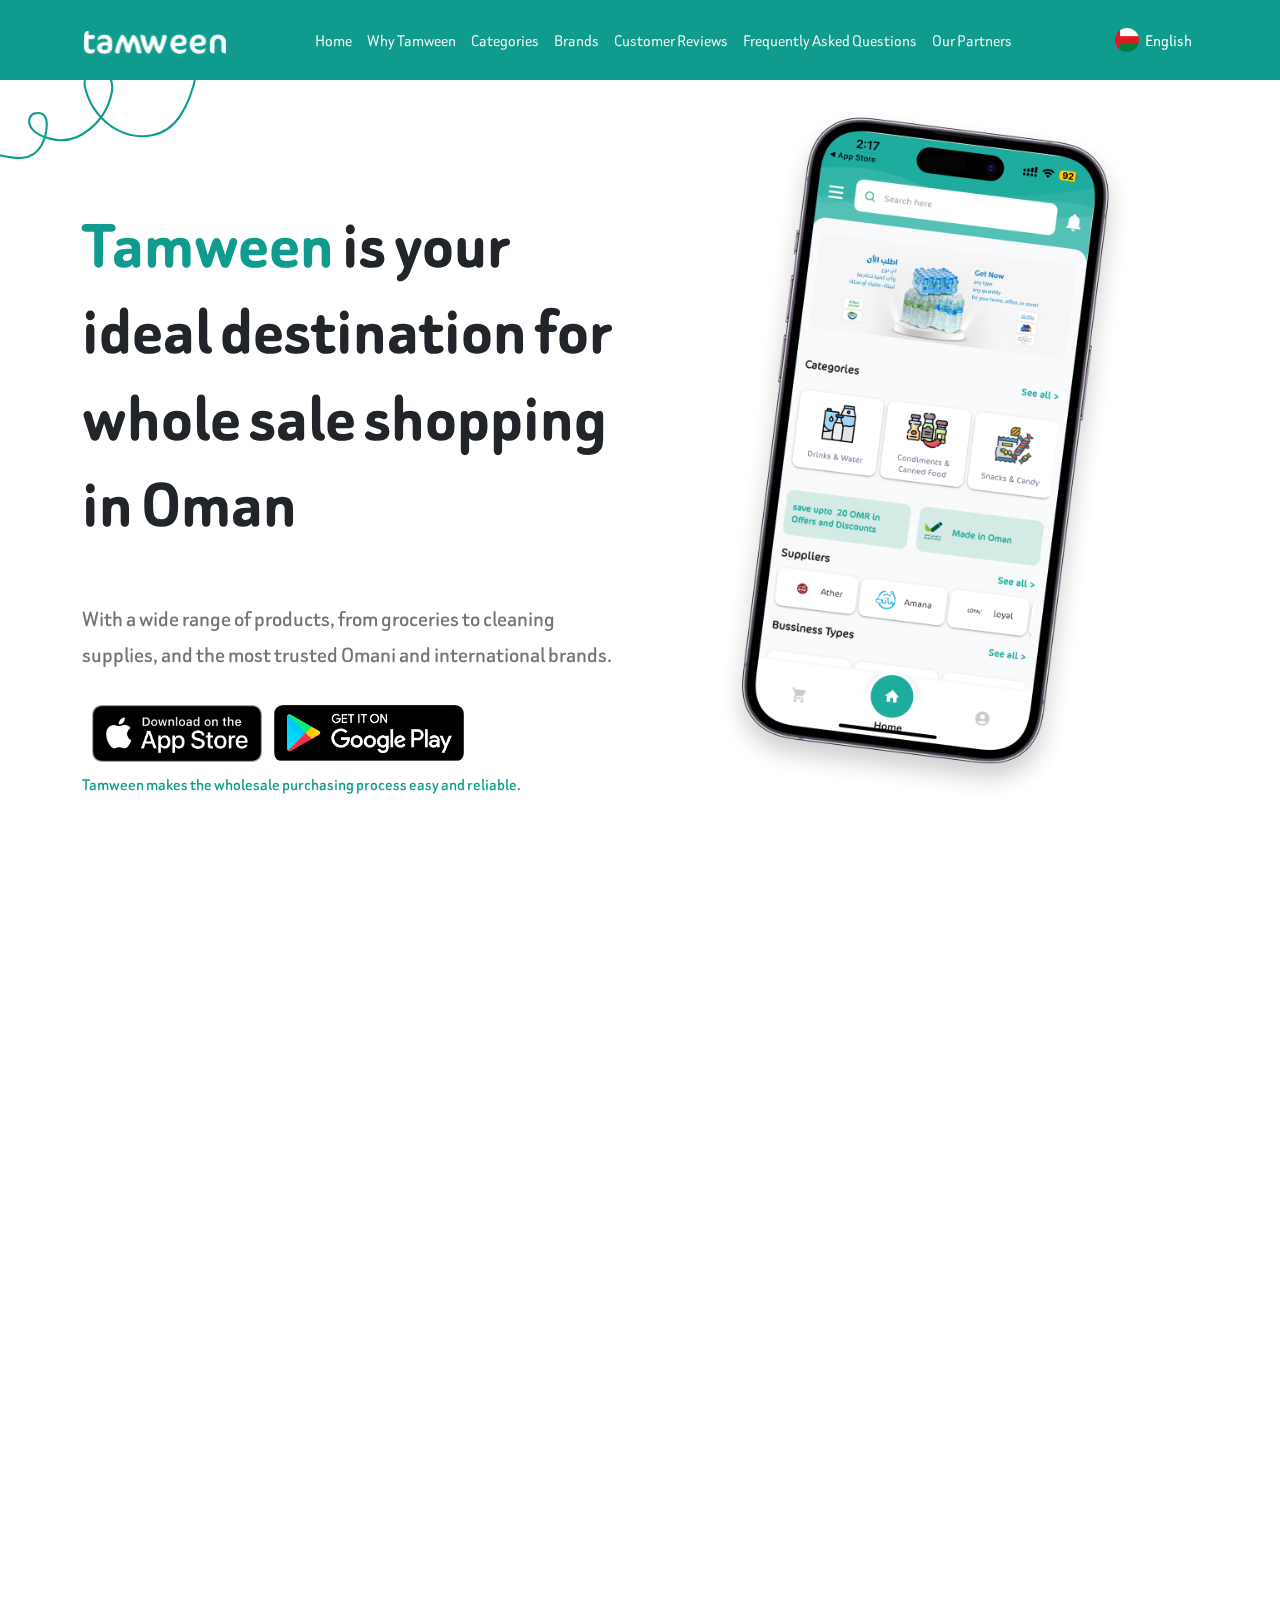
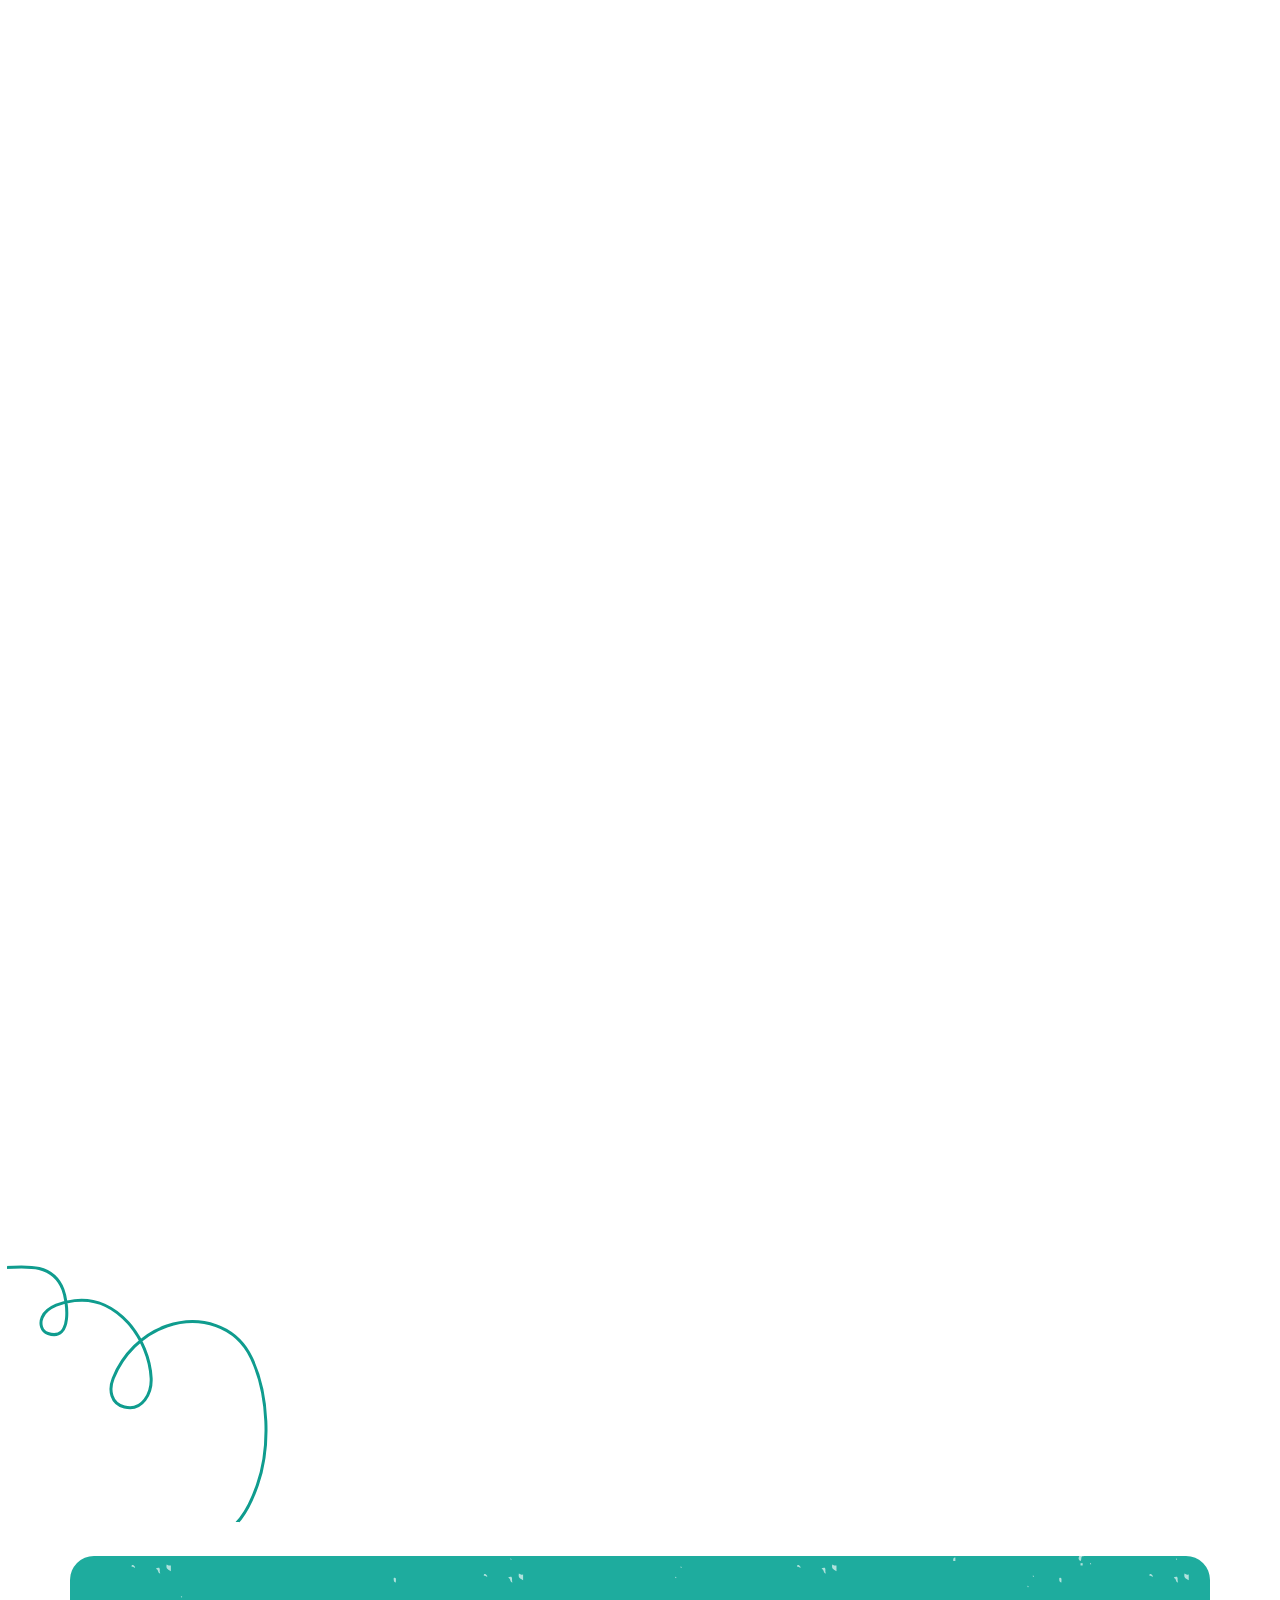
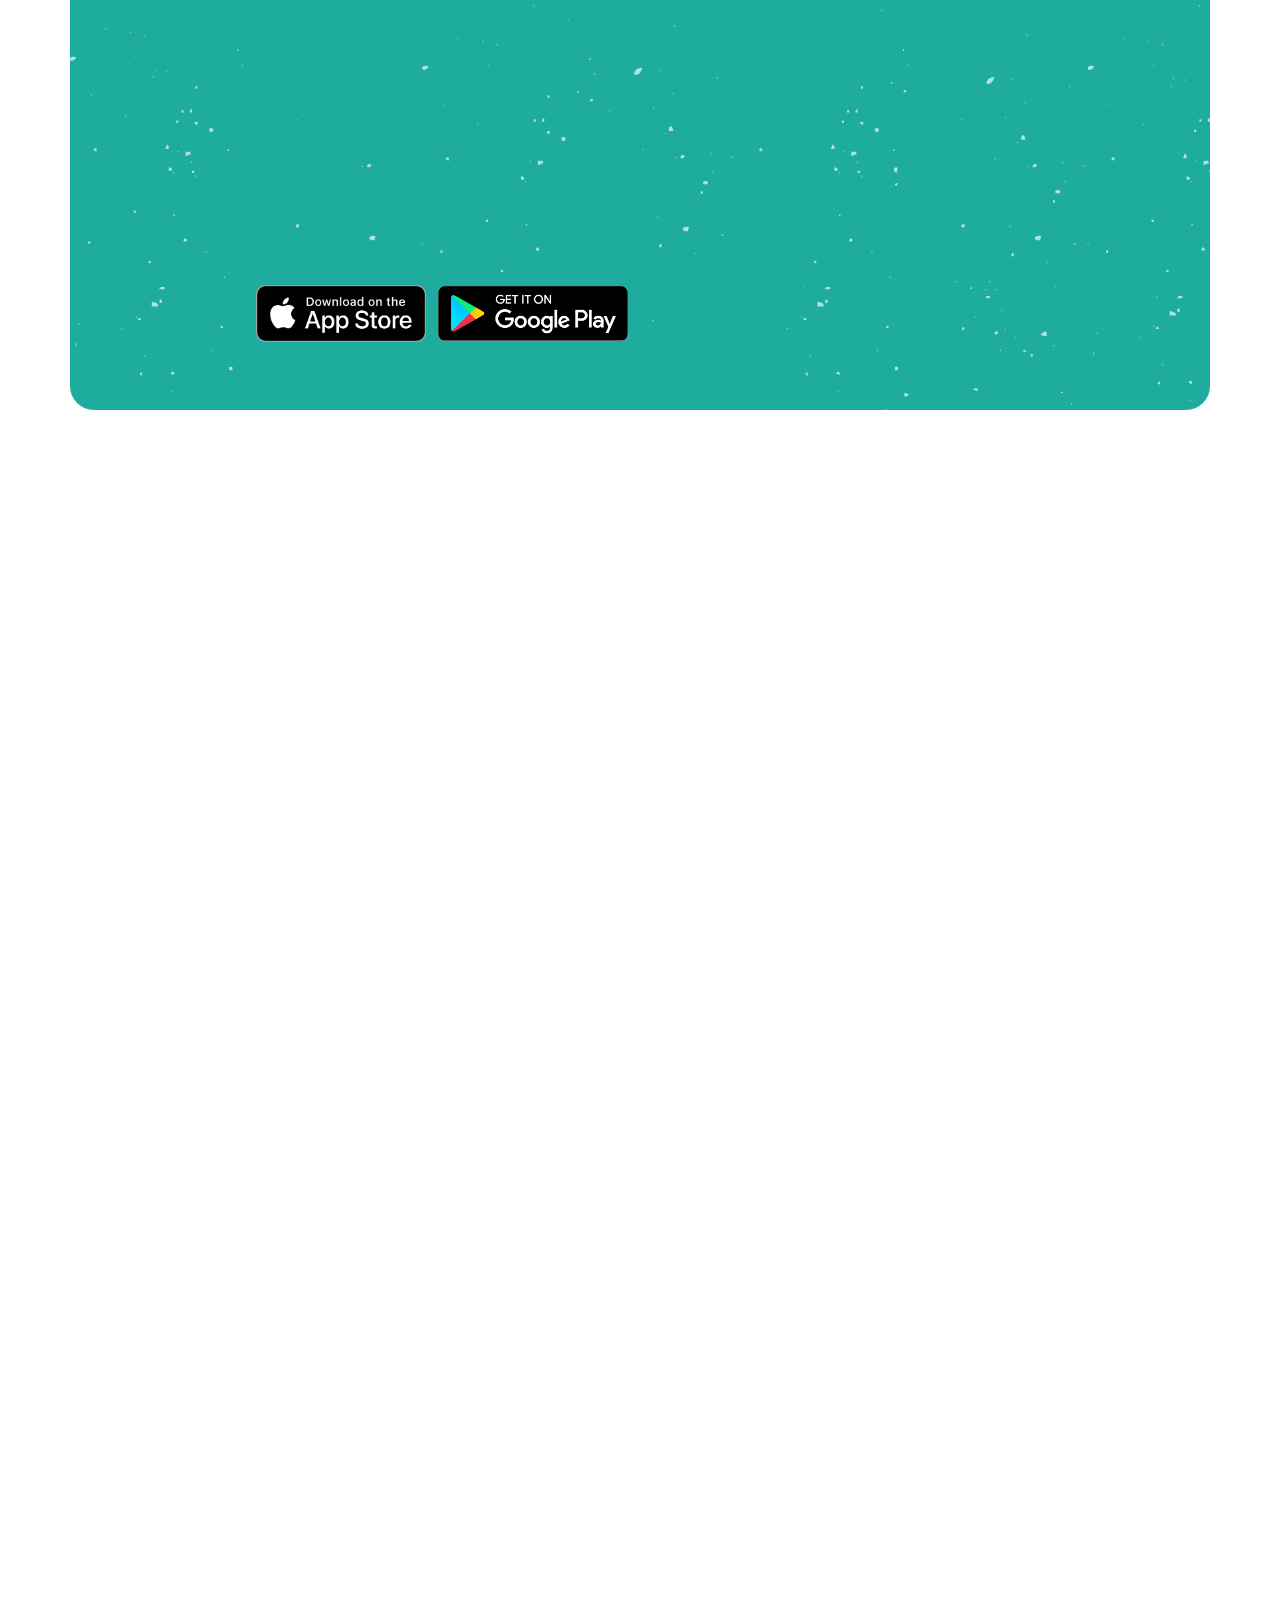
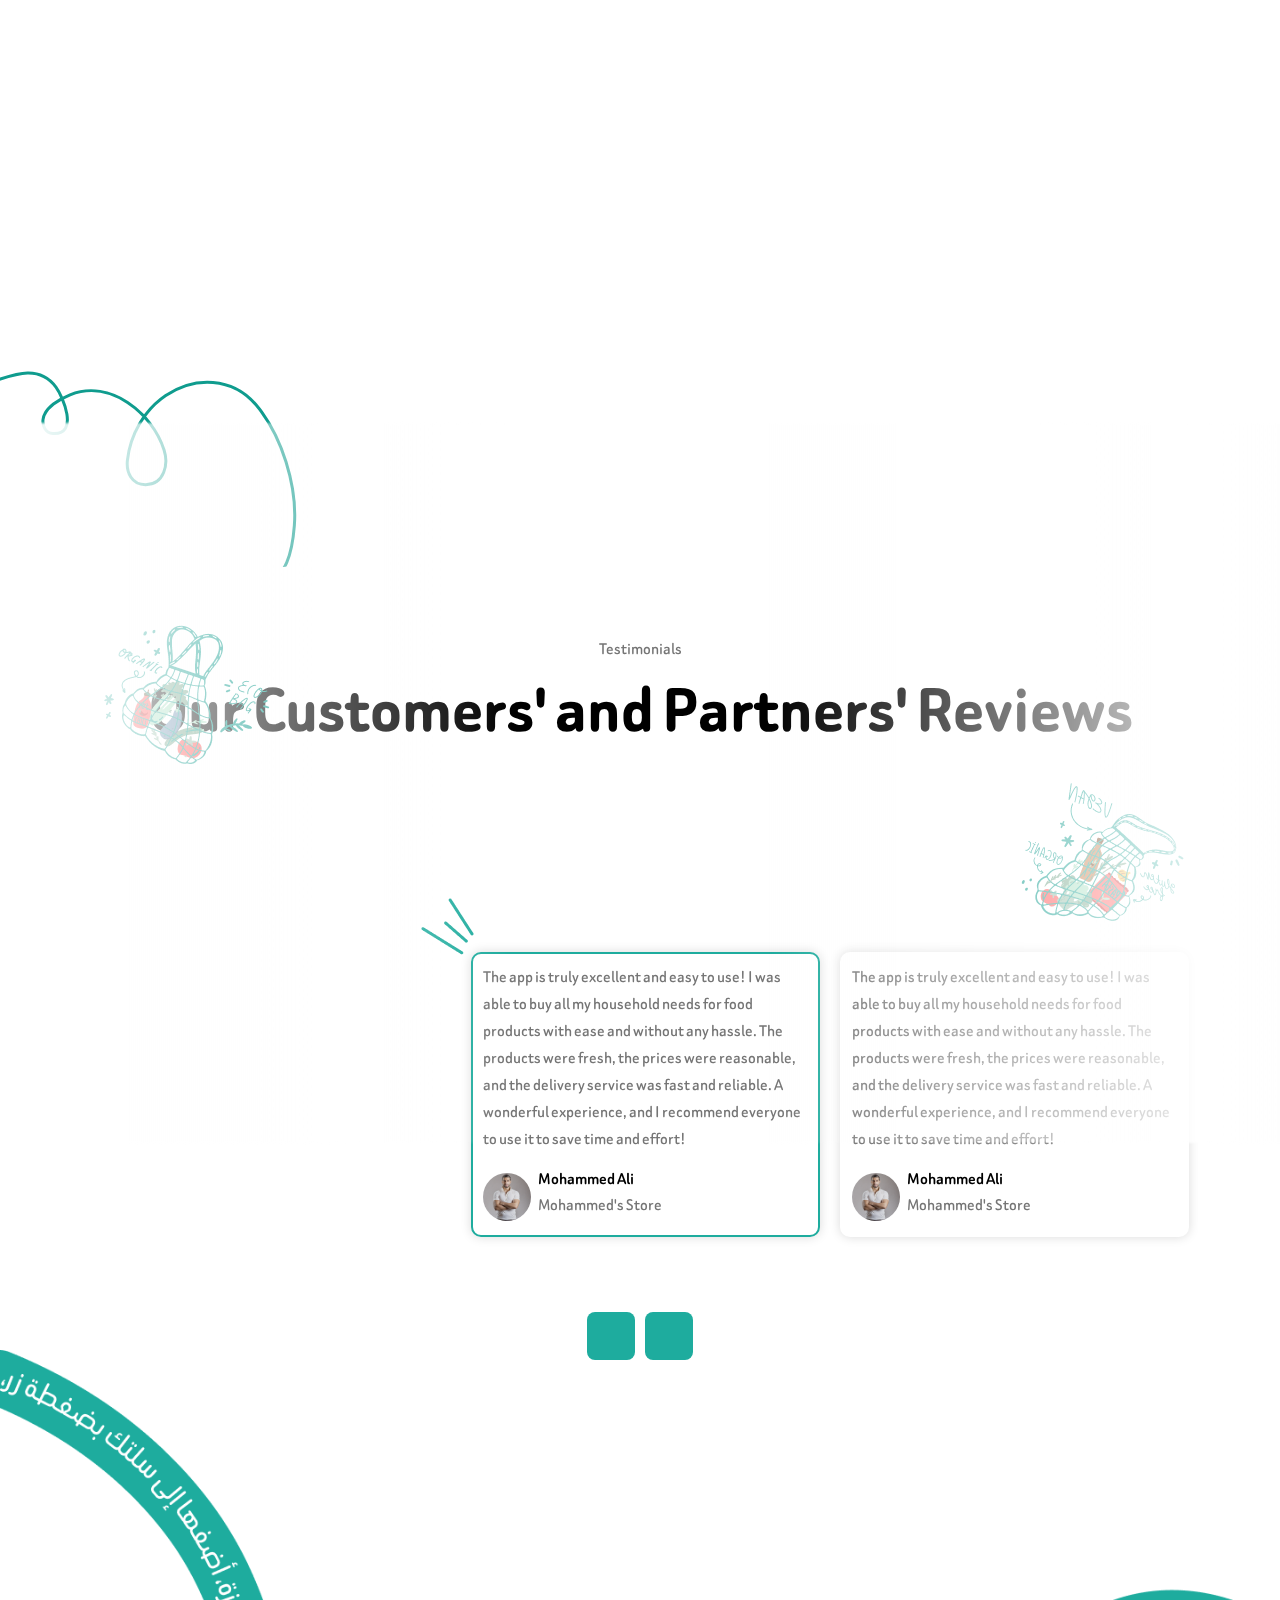
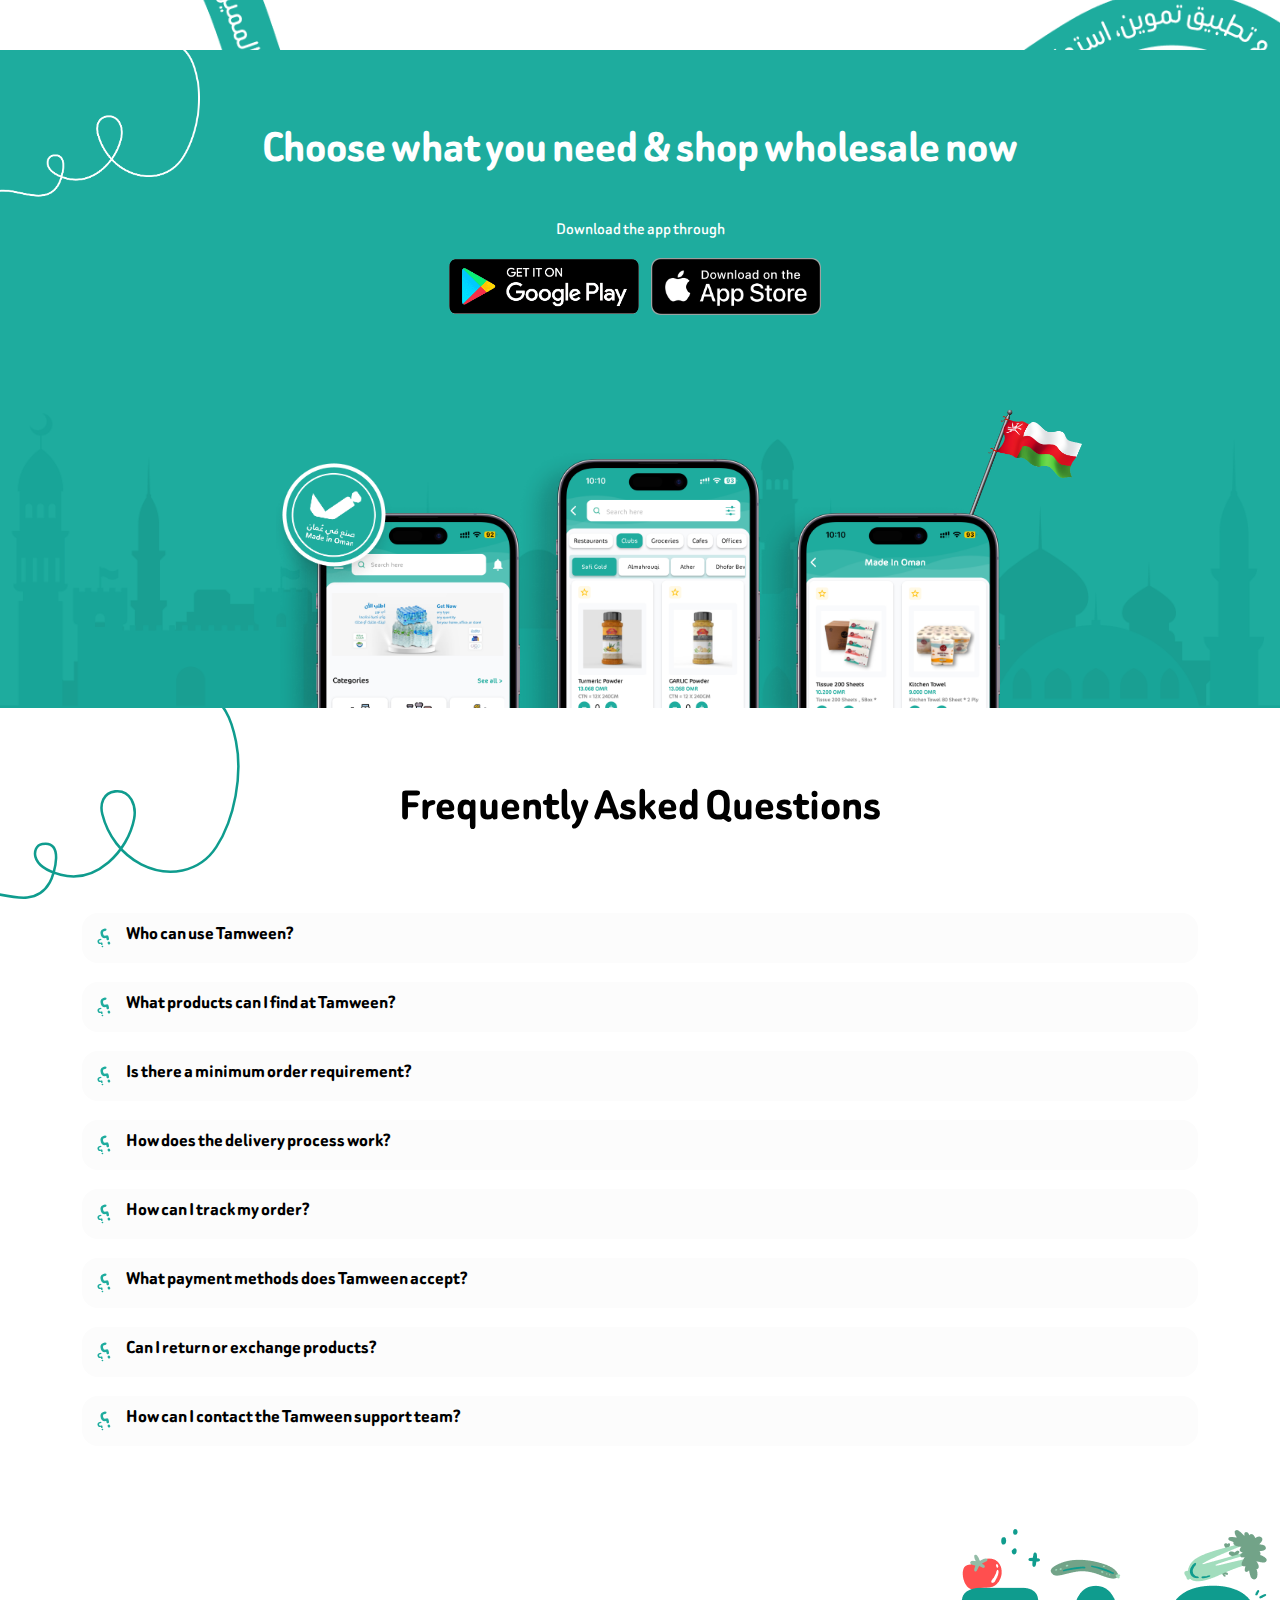
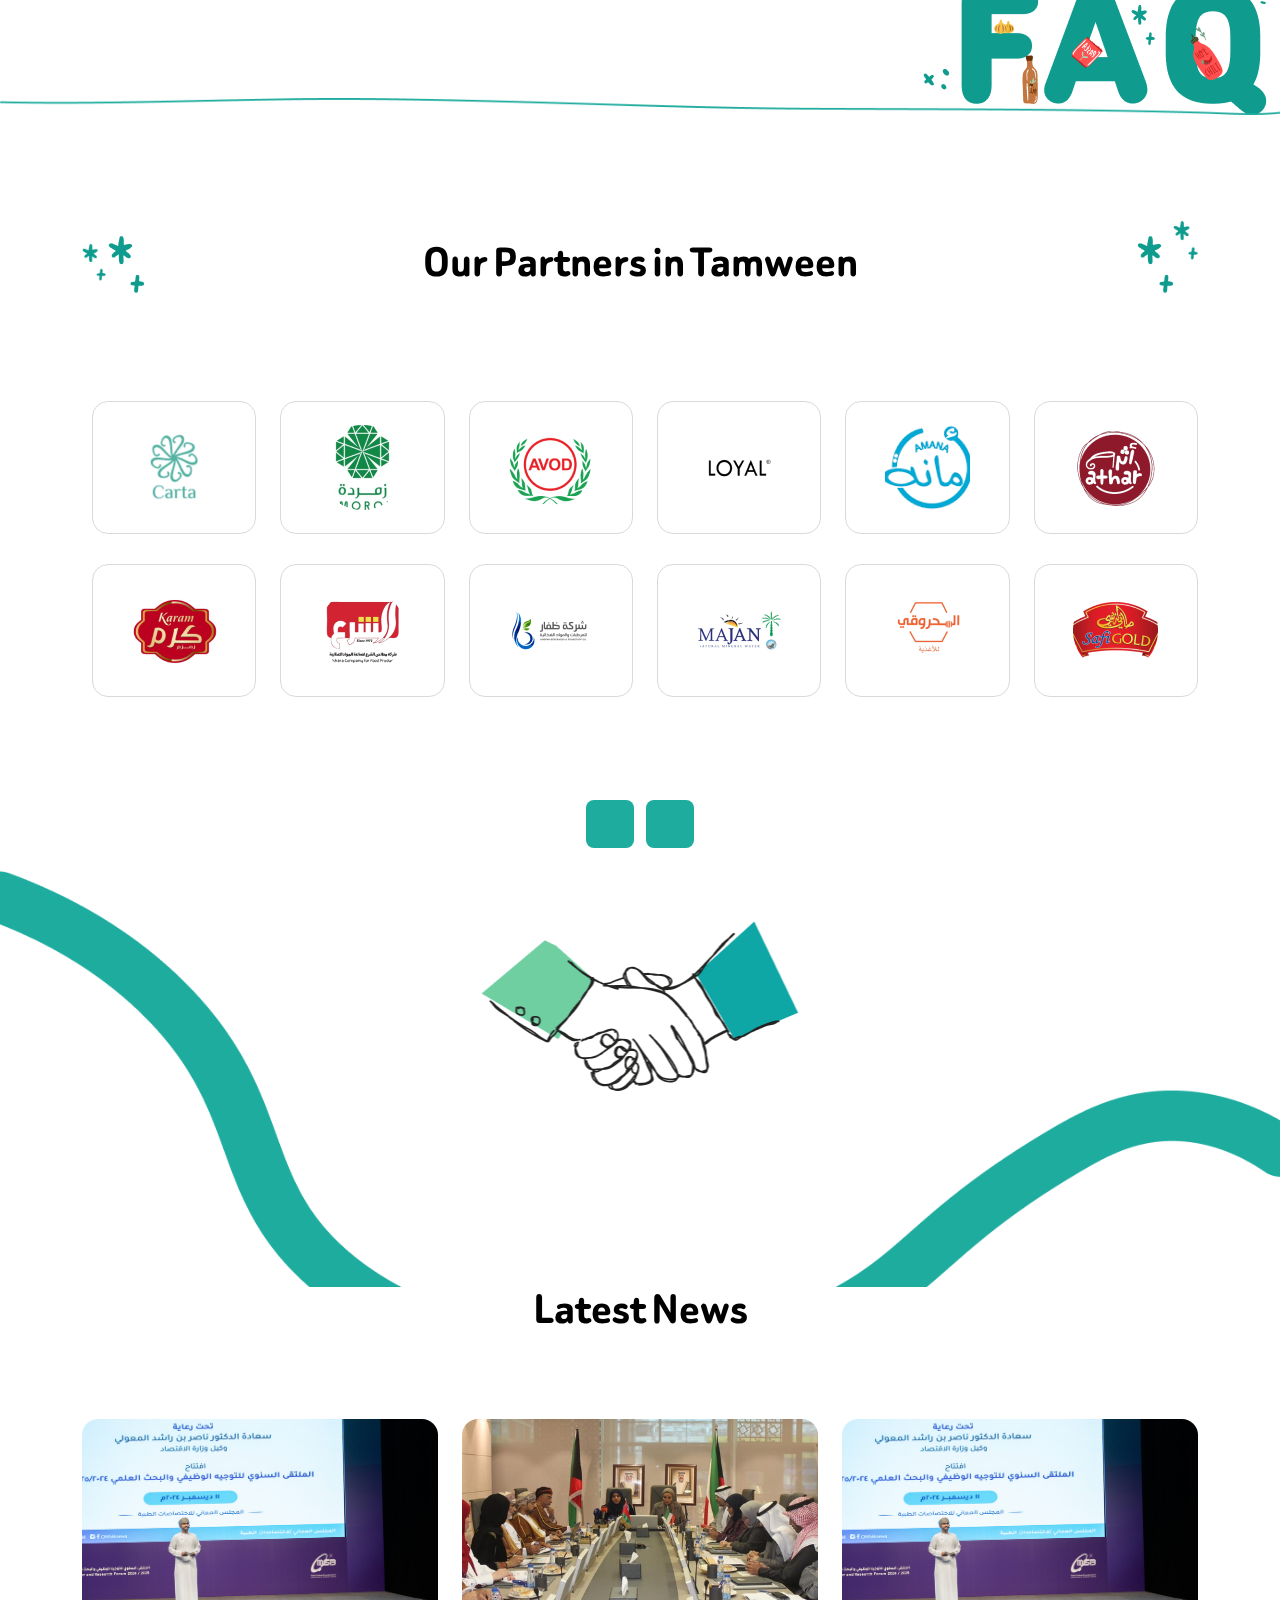
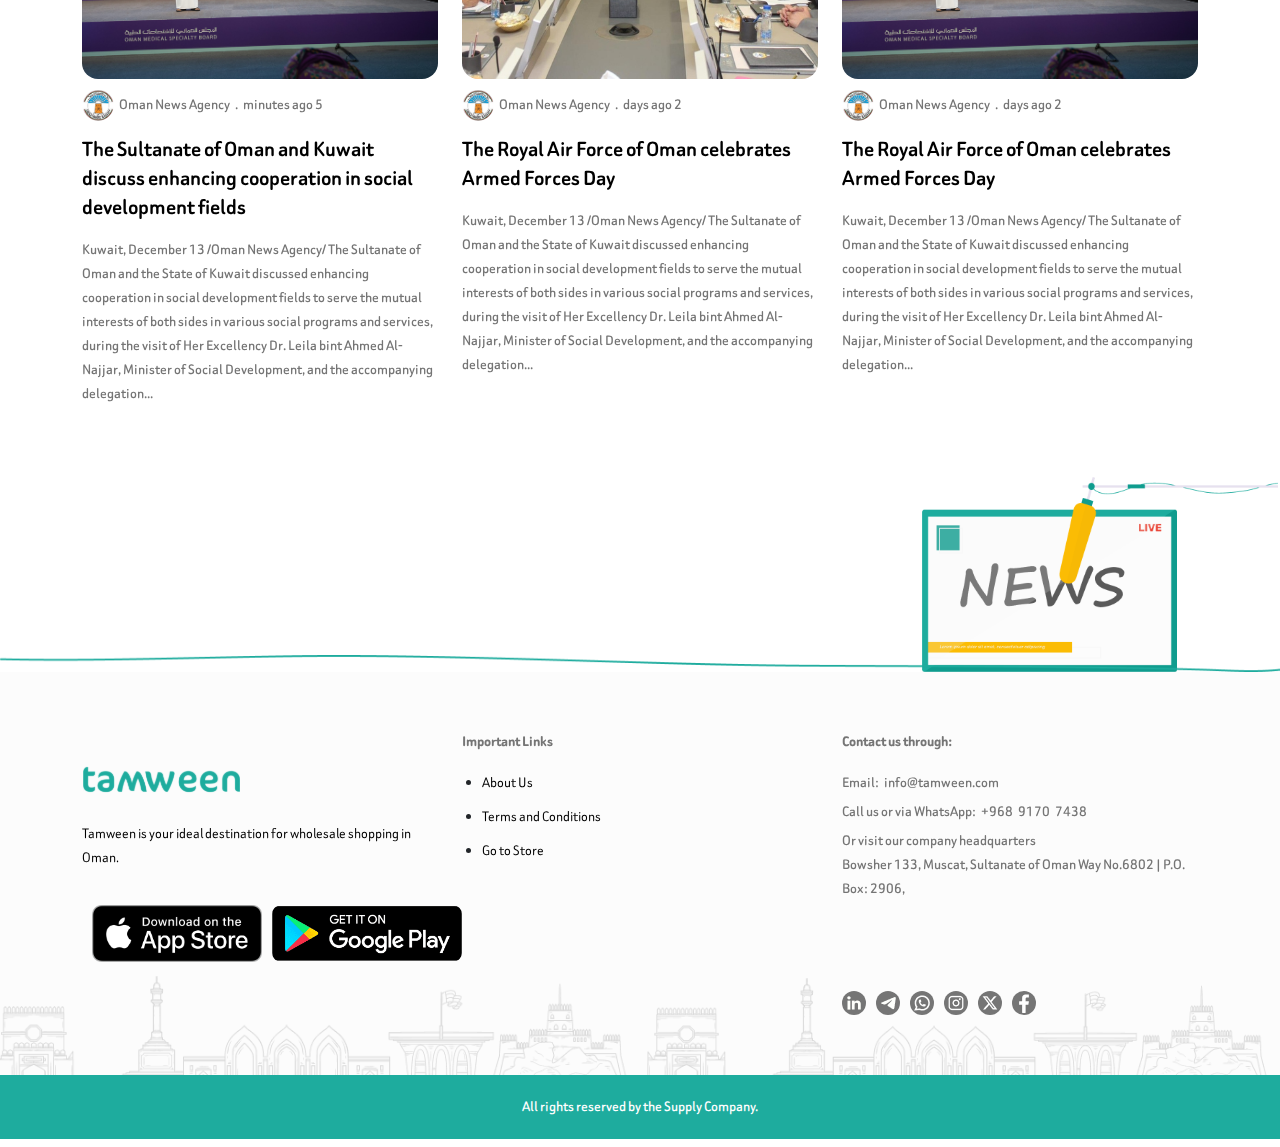
==== commit 9089139c: "update" ====
--- a/english.html
+++ b/english.html
@@ -43,7 +43,7 @@
                         <div class="langs-dropdown" class="en">
                             <div class="content">
                                 <a href="english.html"> English </a>
-                                <a href=""> العربية </a>
+                                <a href="index.html"> العربية </a>
                             </div>
                         </div>
 
@@ -1541,7 +1541,7 @@
                             </a>
 
                             <a href="#">
-                                Call us or via WhatsApp: <span> 7438 9170 968+</span>
+                                Call us or via WhatsApp:  <div><span> 7438 </span>  <span>  9170 </span> <span>  968+</span></div>
                             </a>
 
                             <a href="#">
--- a/css/front.css
+++ b/css/front.css
@@ -110,7 +110,7 @@
   border-radius: 8px;
   transform: translateX(-50%);
   box-shadow: 0px 15px 15px rgba(0, 0, 0, 0.1);
-  display:none;
+  display: none;
 }
 #open-langs .langs-dropdown .content {
   display: flex;
@@ -129,7 +129,7 @@
   transition: 0.3s;
 }
 
-#open-langs .langs-dropdown .content a:hover{
+#open-langs .langs-dropdown .content a:hover {
   color: #0f9c8e;
 }
 /* General */
@@ -1338,12 +1338,27 @@
 footer .footer-content .contact-info a {
   color: #757575;
   transition: 0.3s;
-}
-footer .footer-content .contact-info a span {
+  display: flex;
+  flex-direction: row;
+  gap: 5px;
+}
+
+footer .footer-content .contact-info a div {
+  display: flex;
+  flex-direction: row;
+  gap: 5px;
 }
 
 footer .footer-content .contact-info a:hover {
   color: #1eac9e;
+}
+
+footer.en .footer-content .contact-info a div {
+  display: flex
+;
+  flex-direction: row;
+  gap: 5px;
+  direction: rtl;
 }
 
 footer .footer-content .socials {
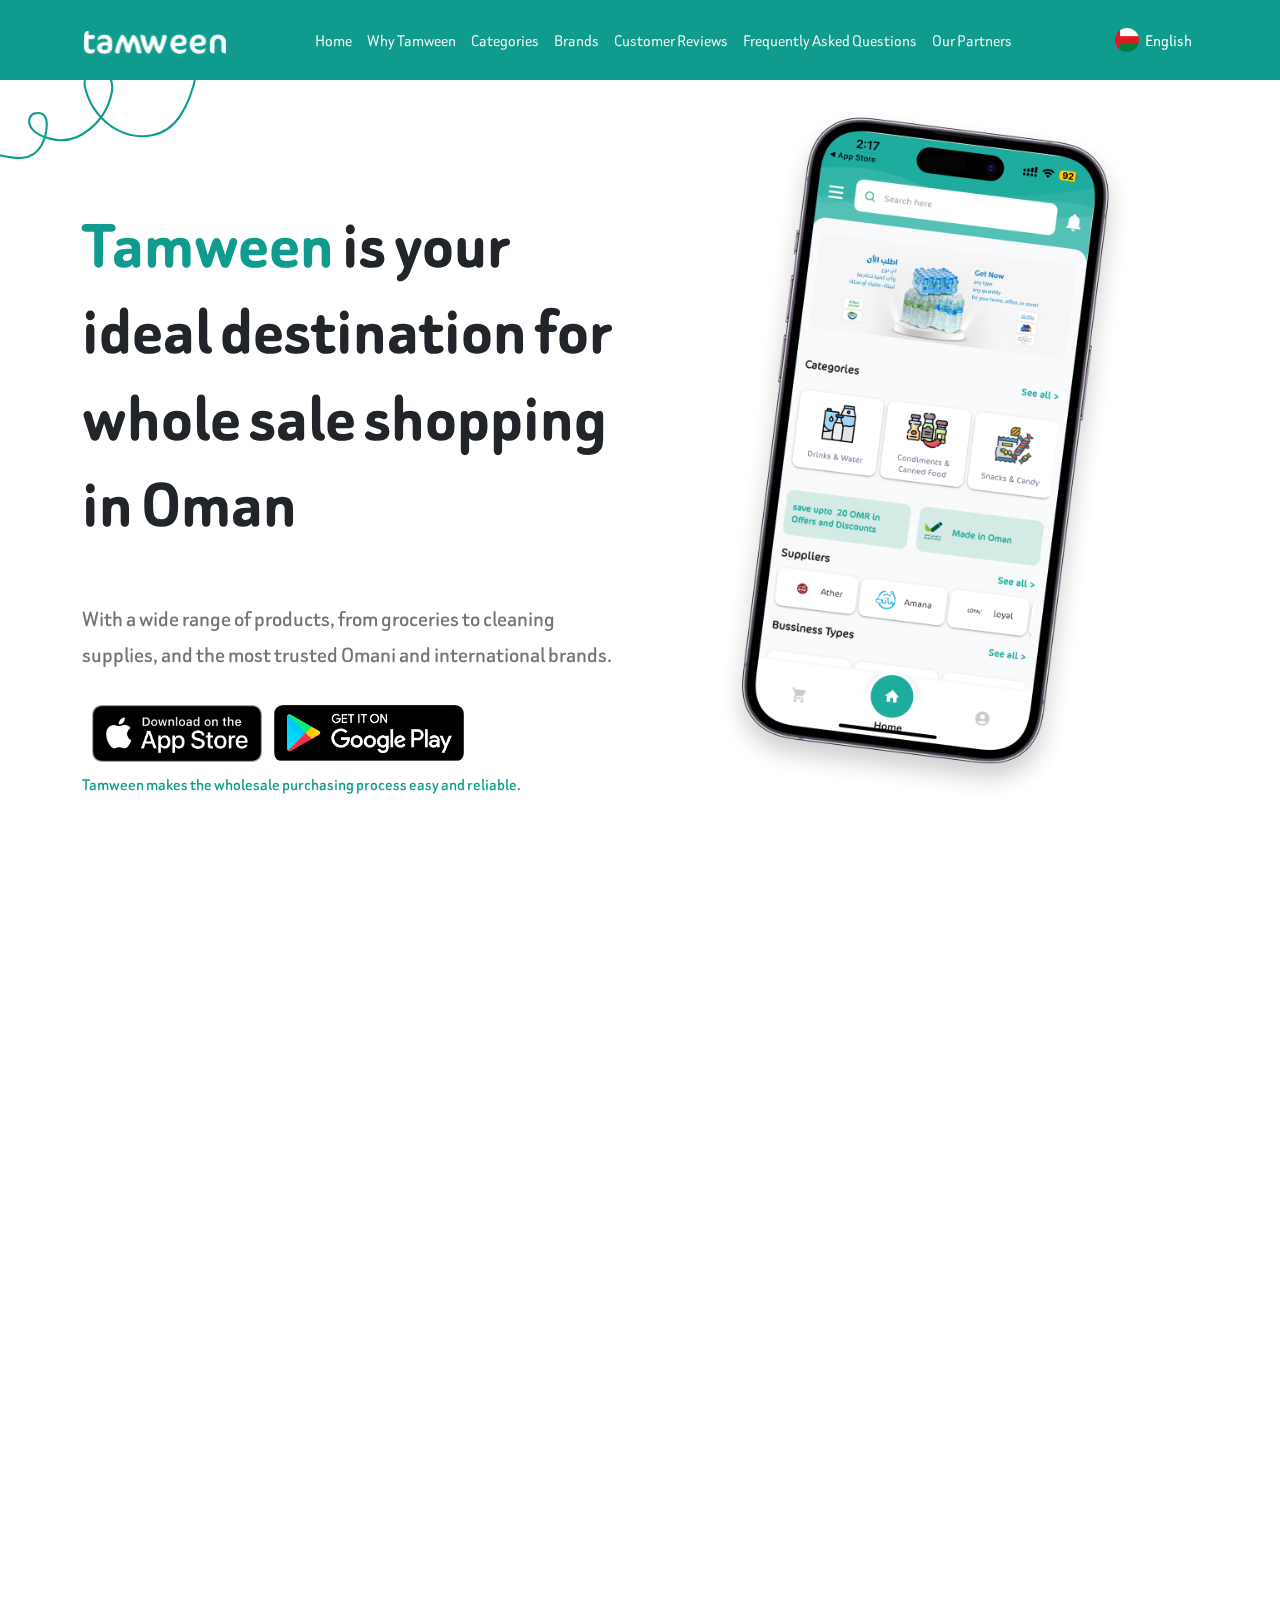
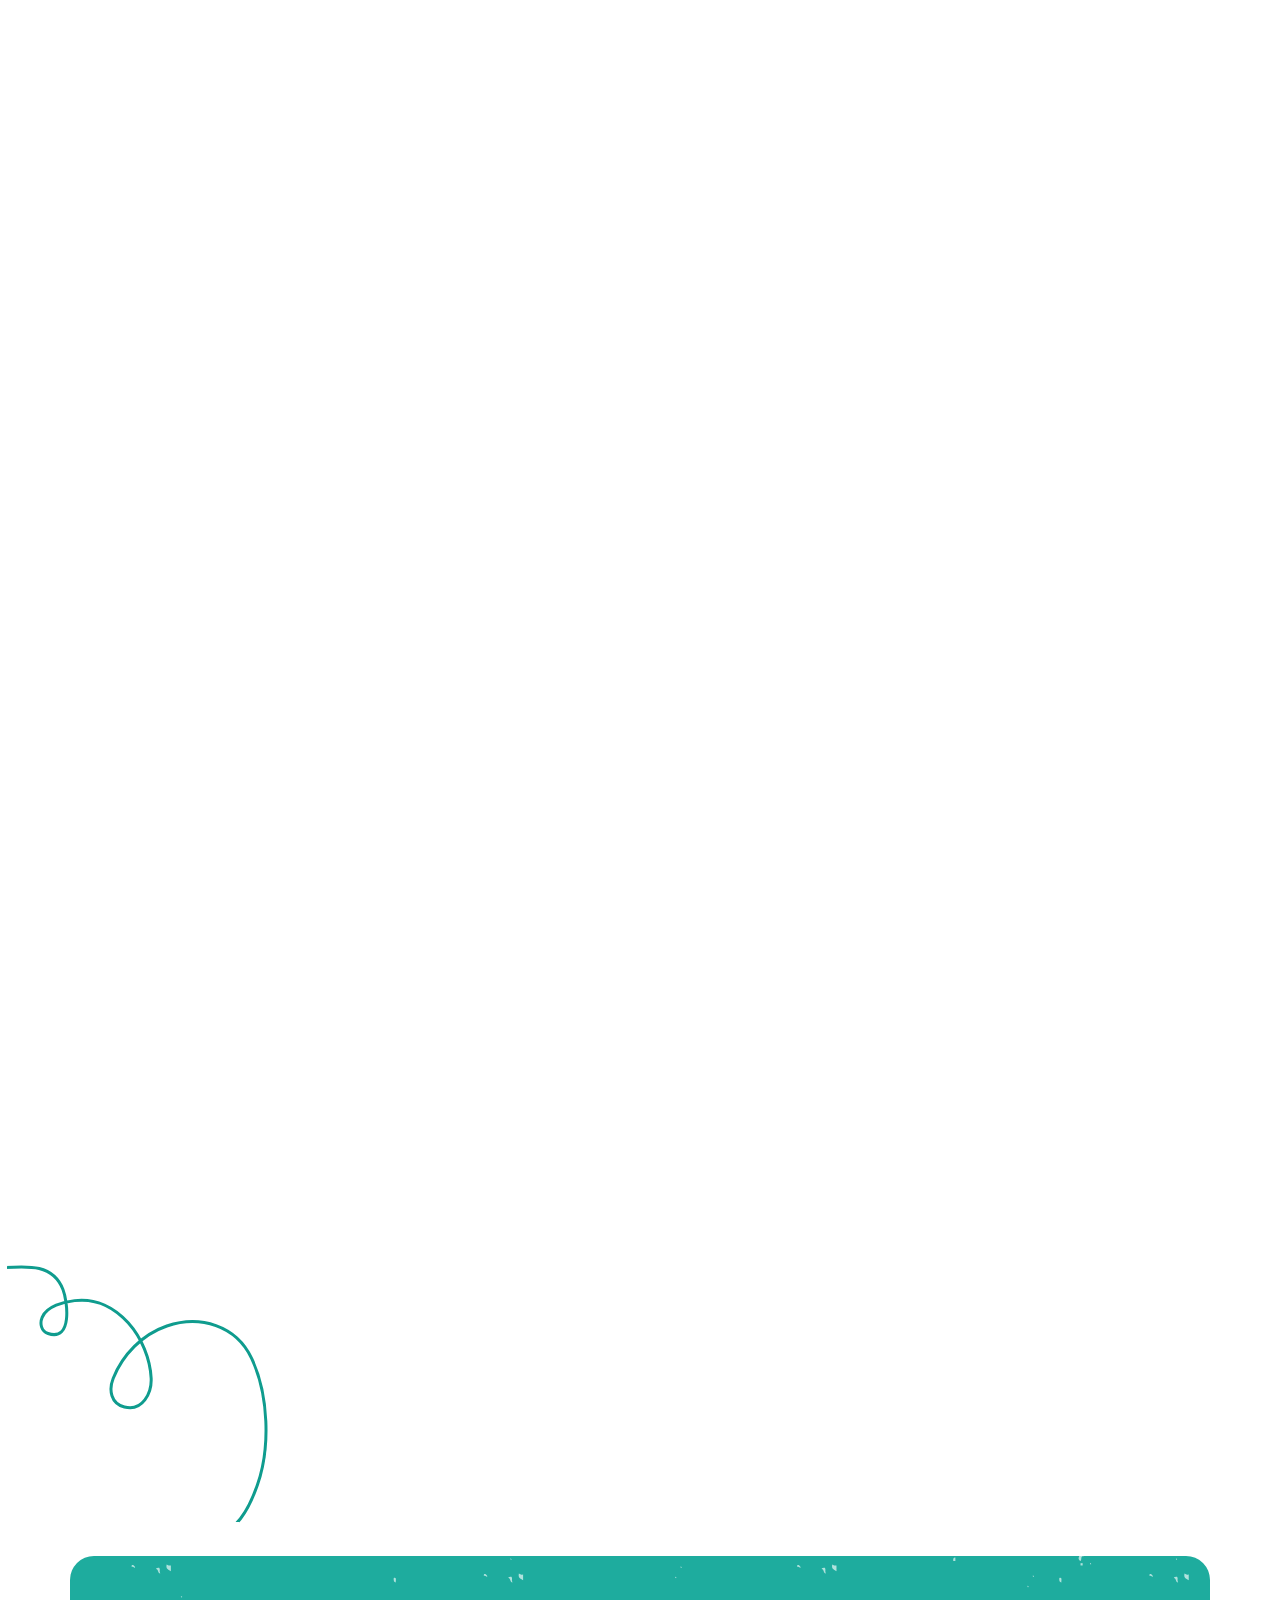
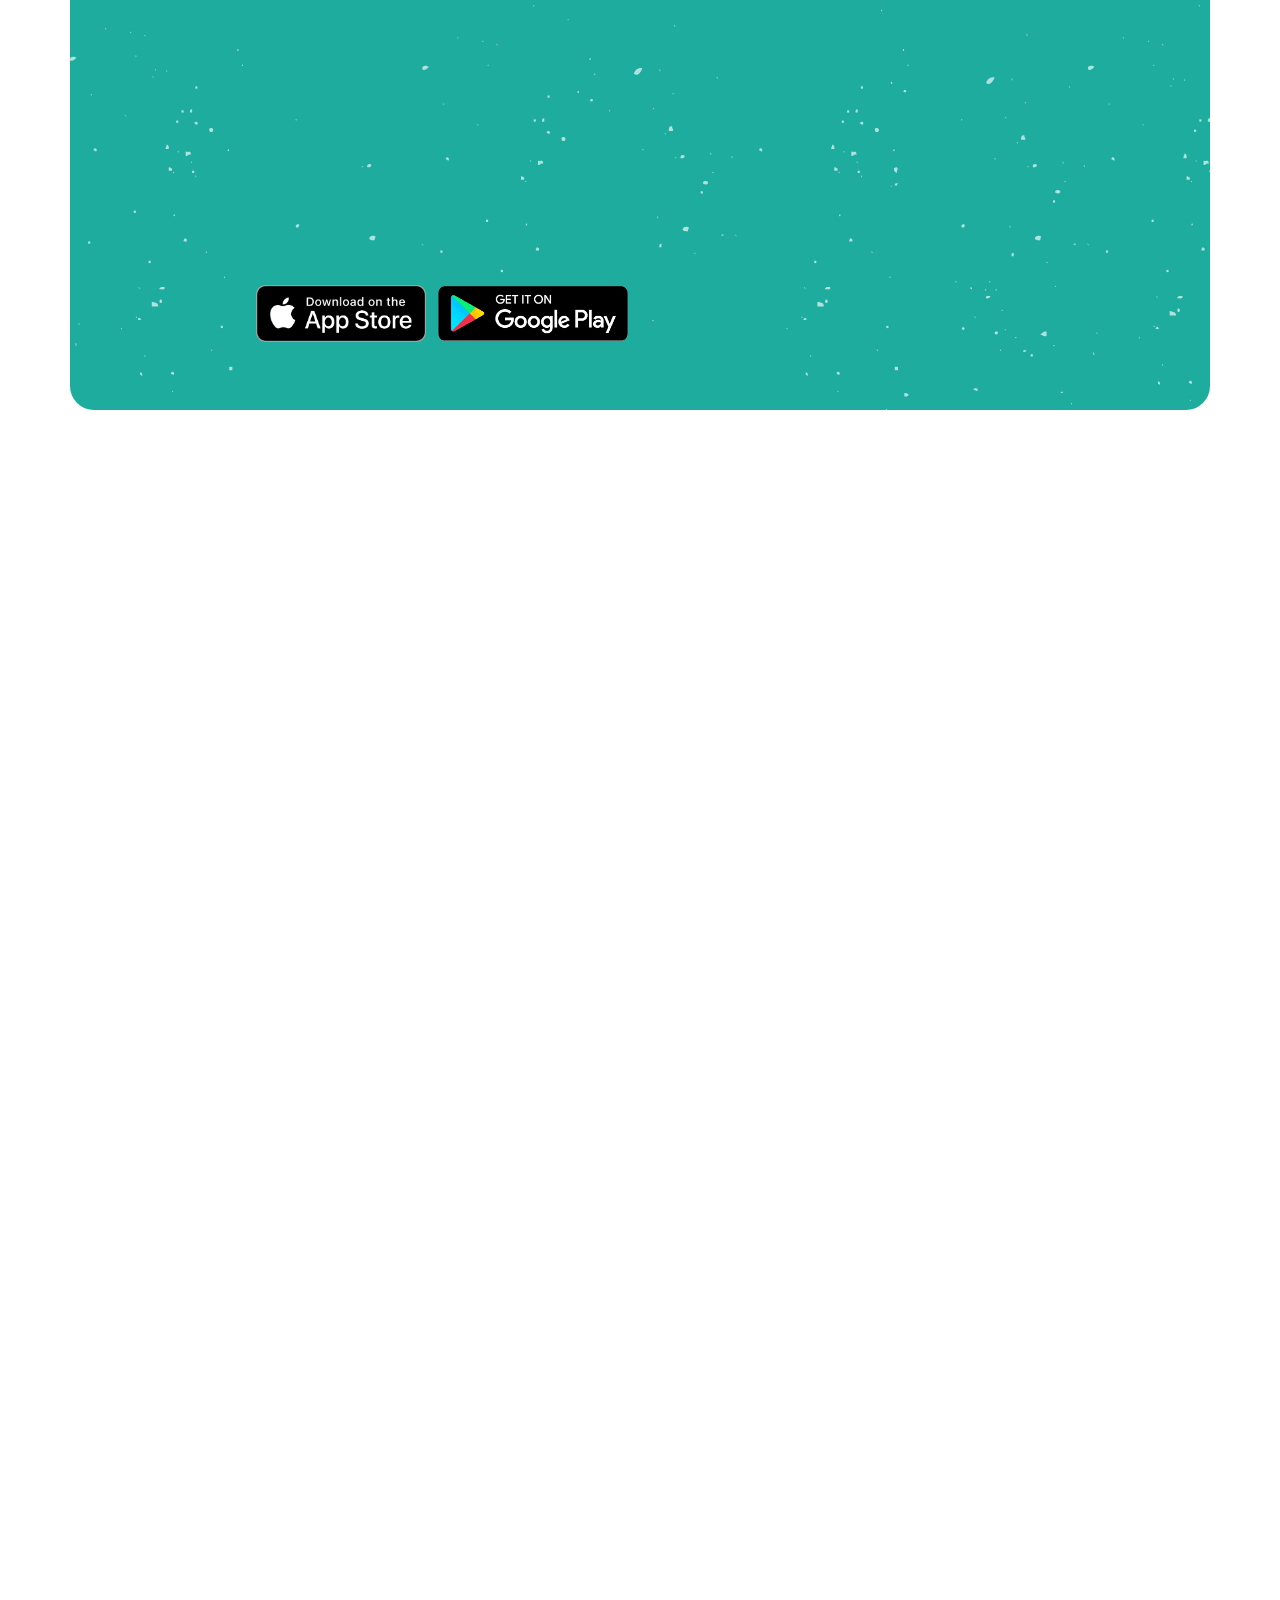
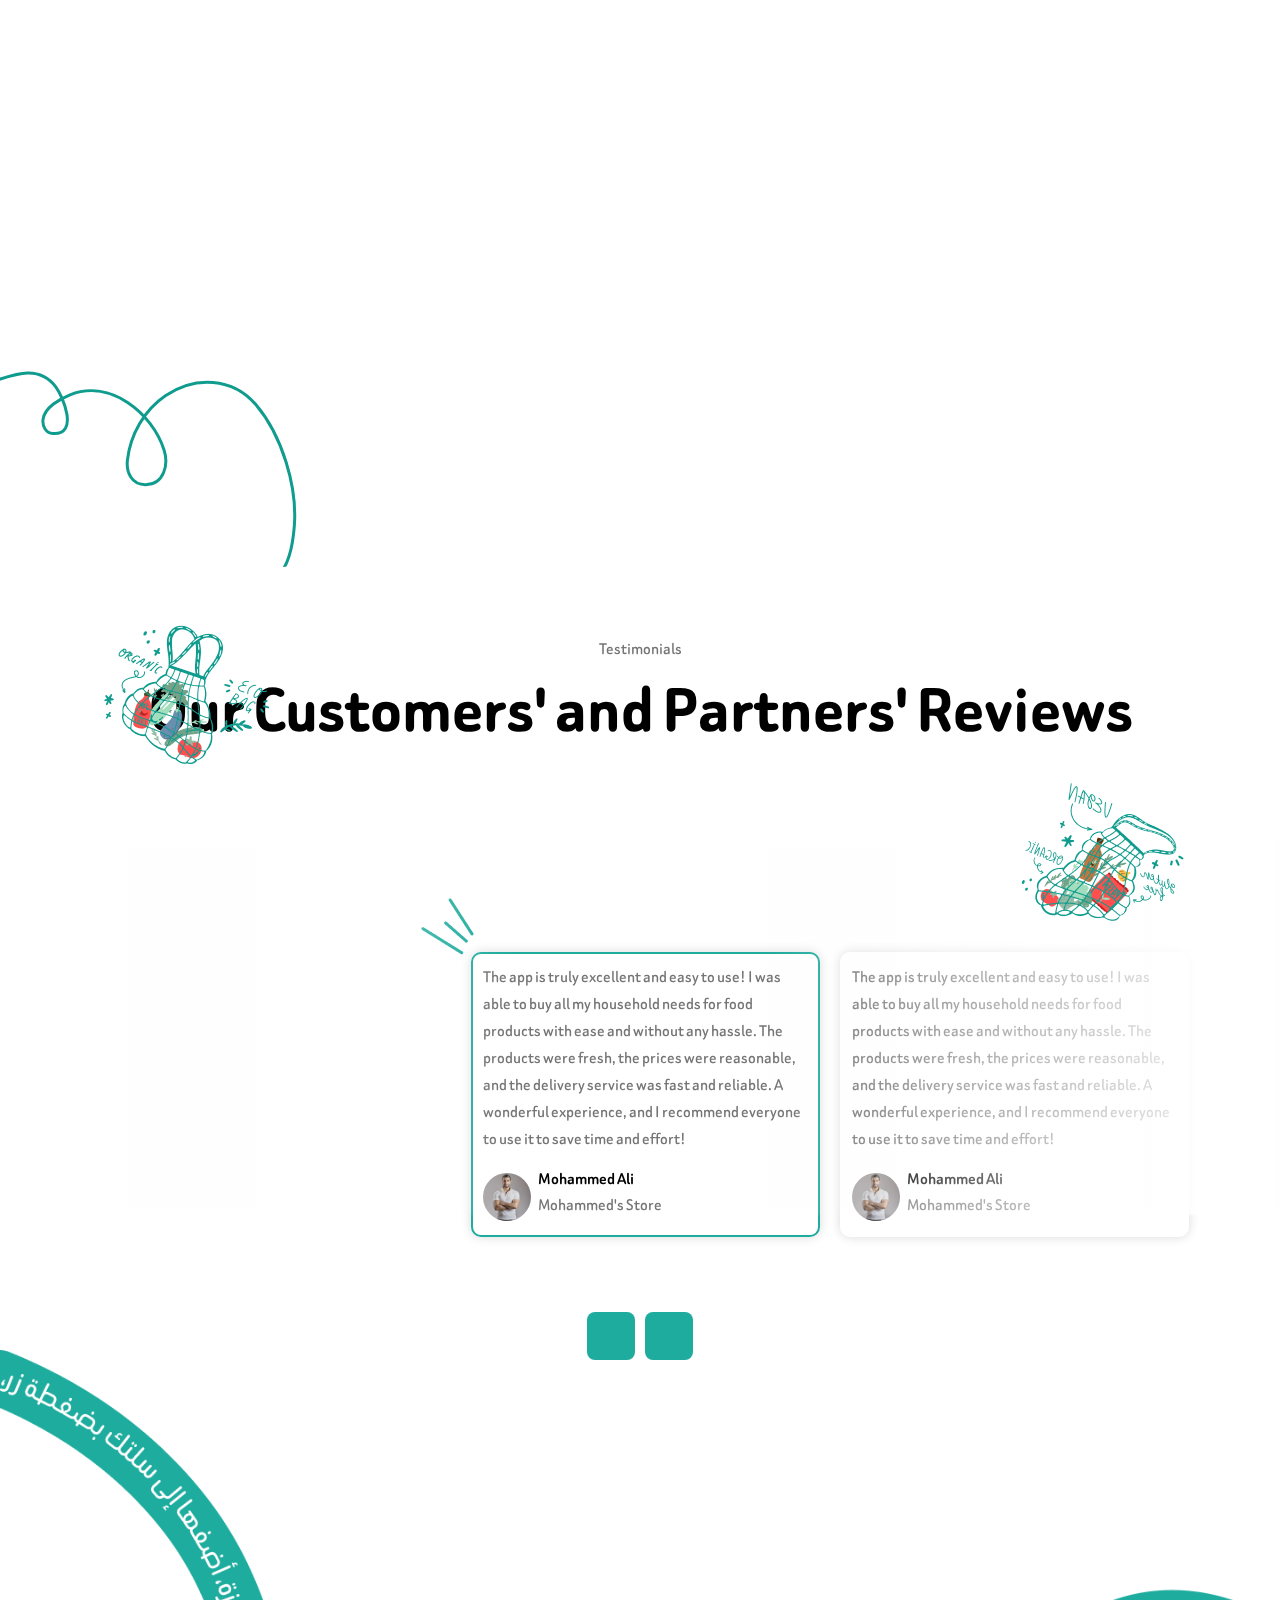
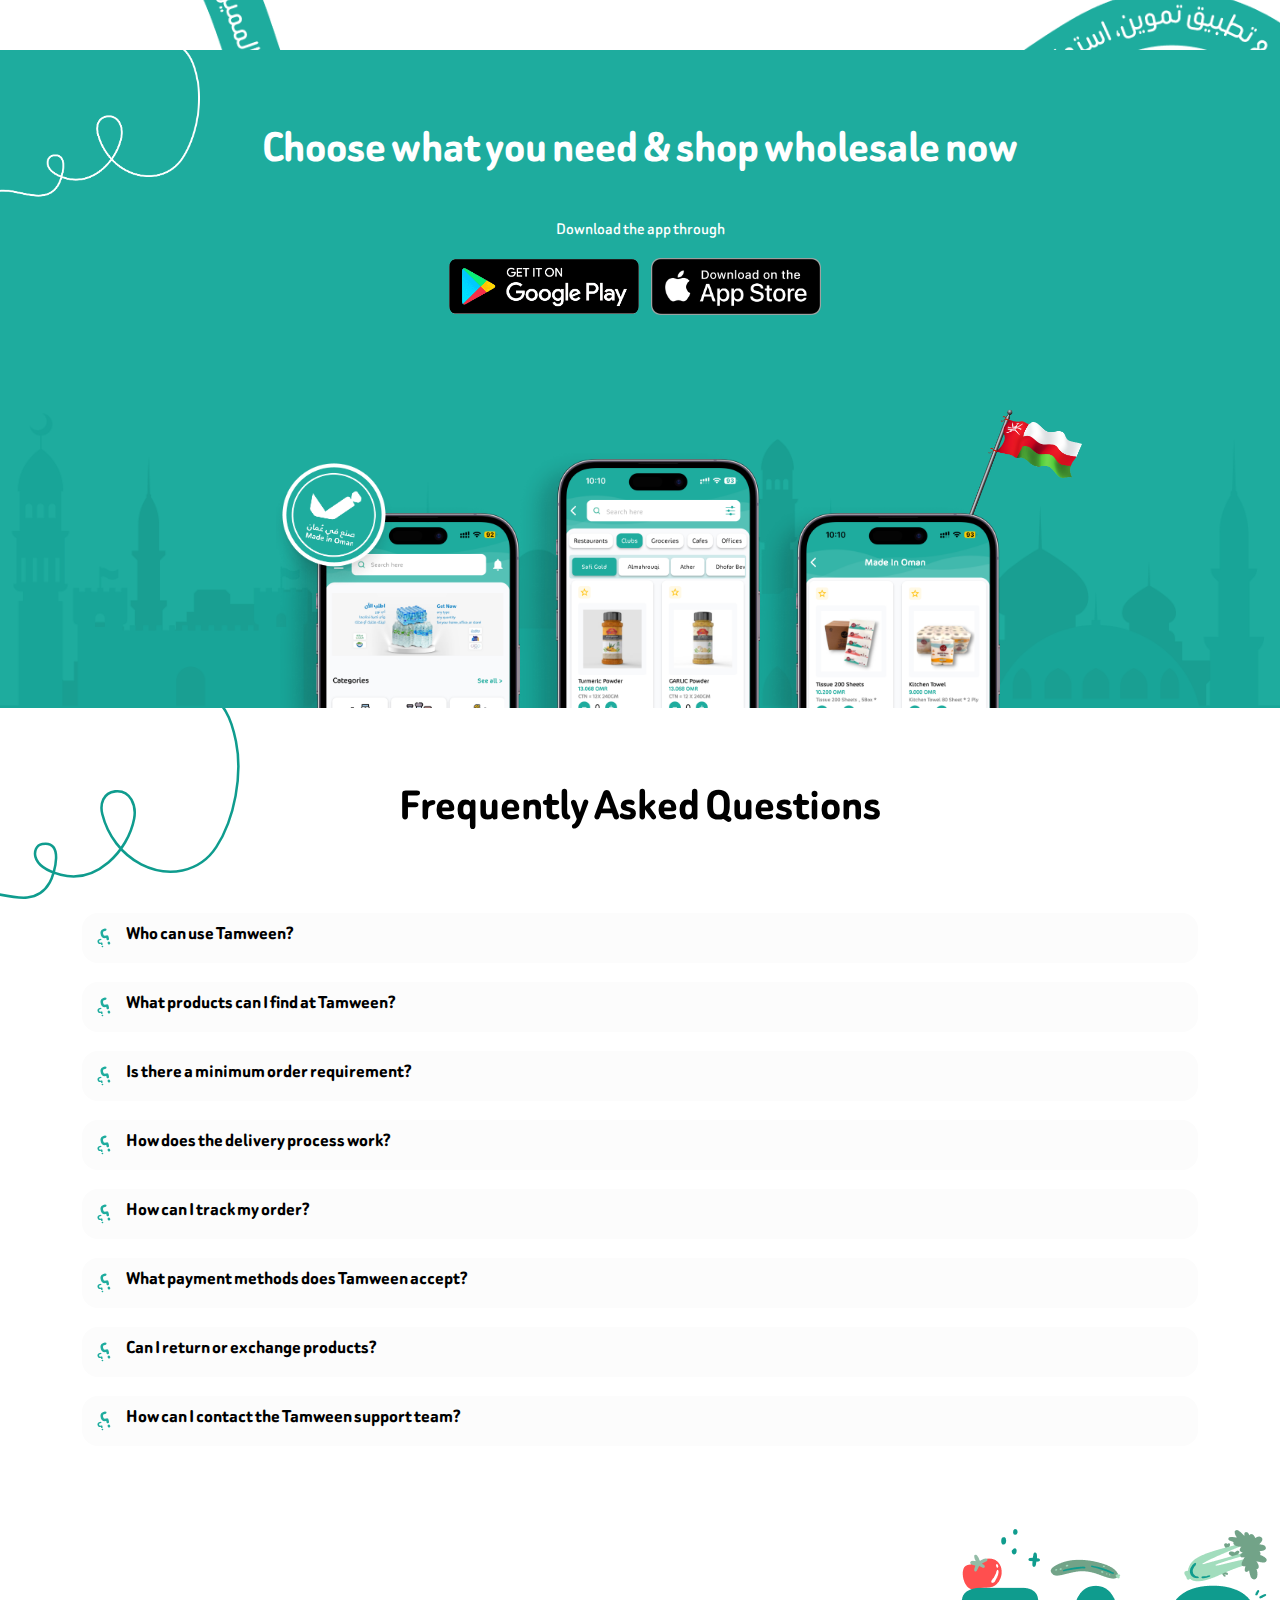
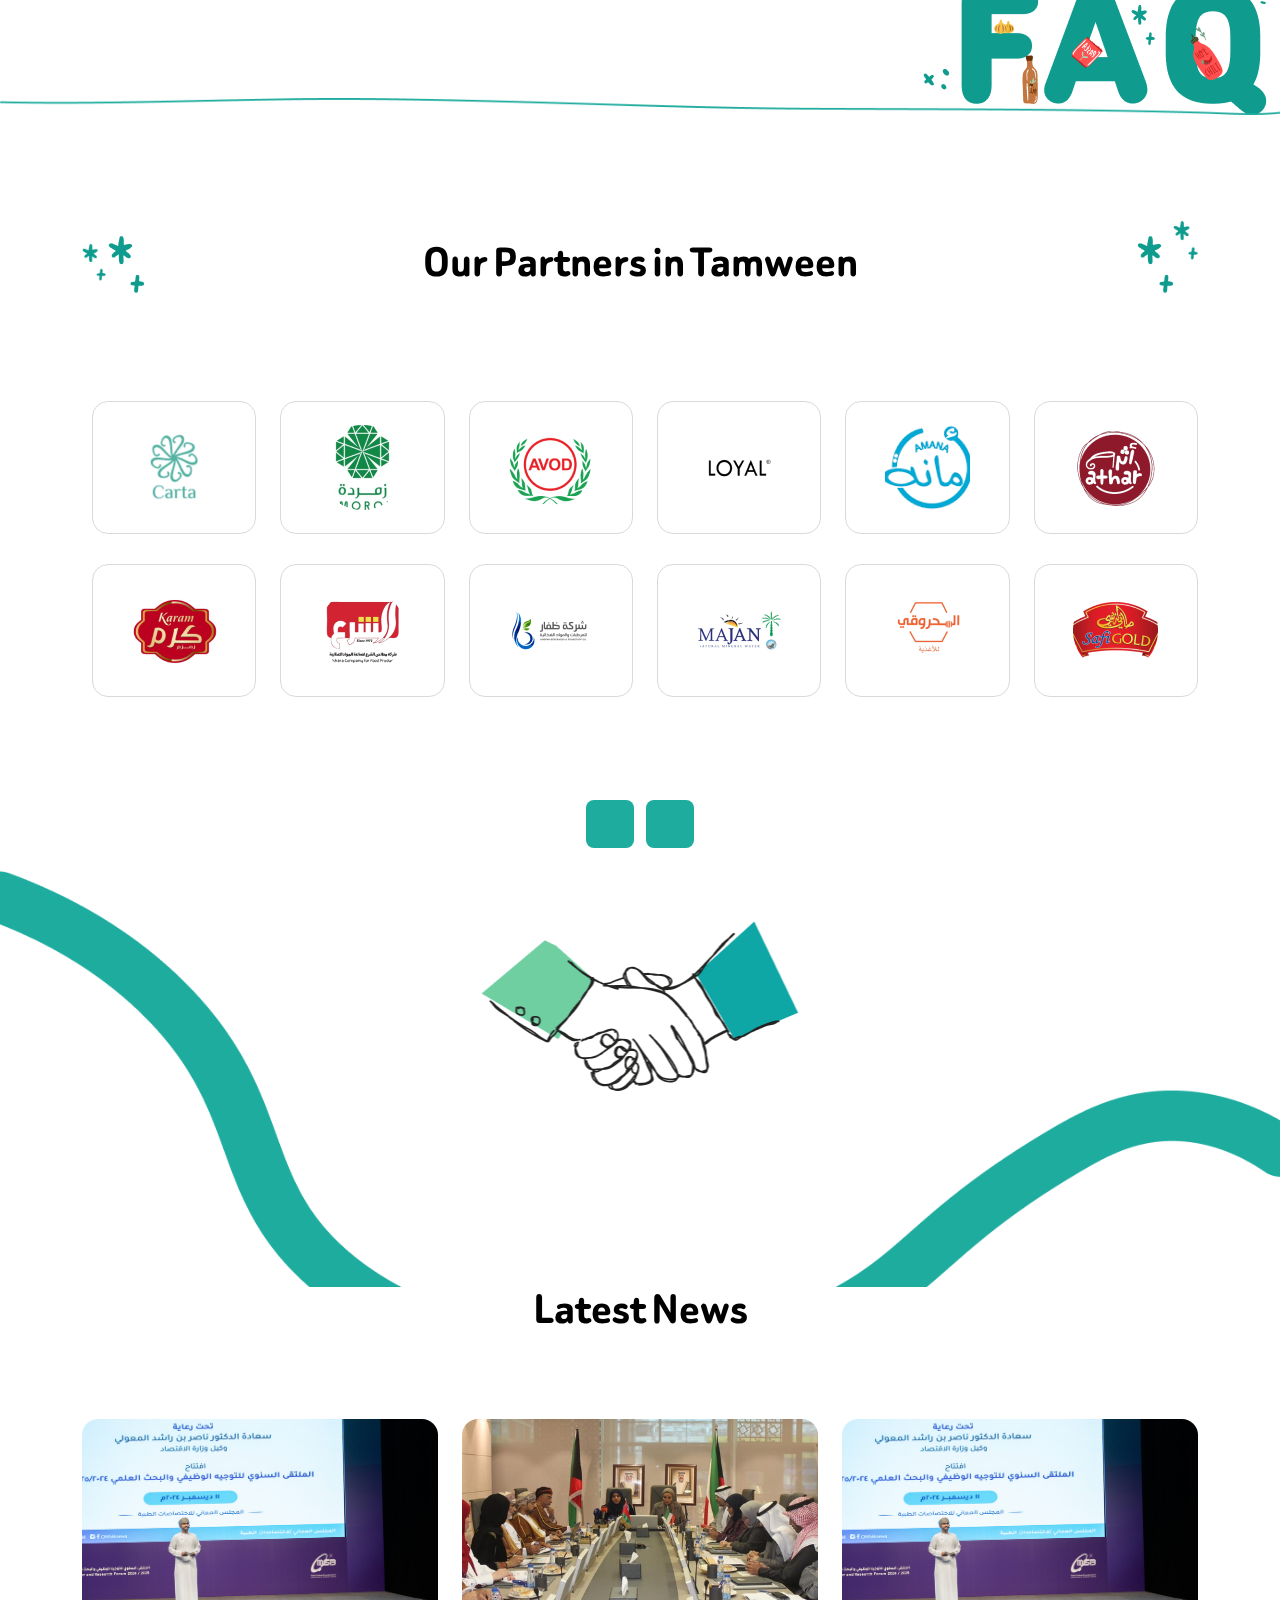
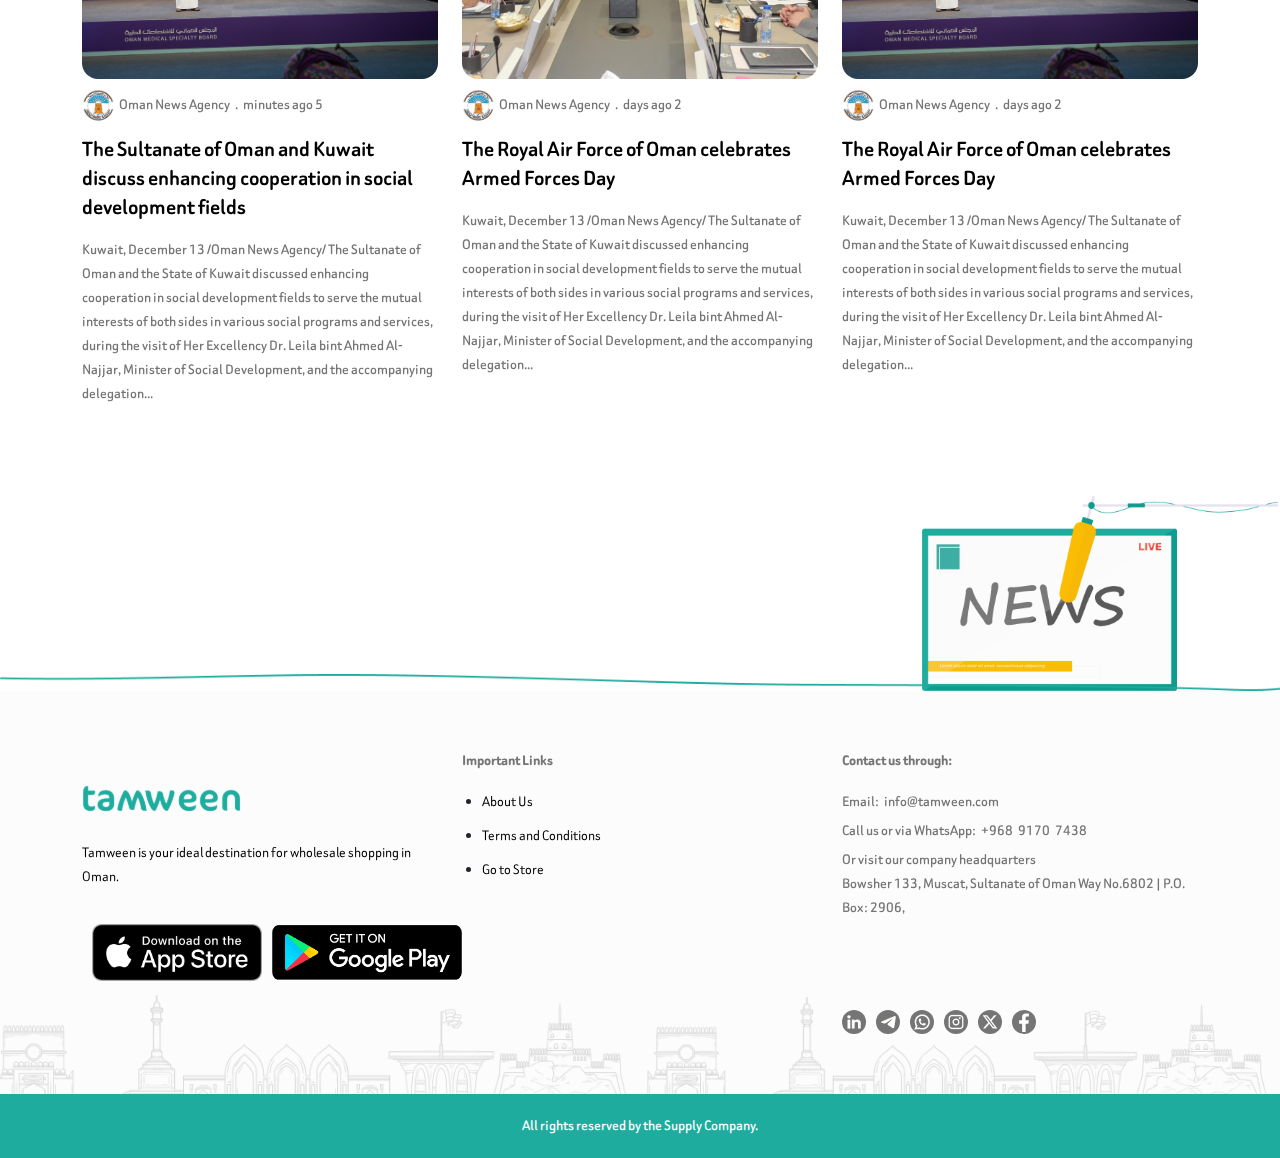
==== commit 50712a90: "update" ====
--- a/english.html
+++ b/english.html
@@ -179,94 +179,94 @@
         <img class="line" src="./images/hero/line.svg" />
         <div class="container">
 
+
+
             <div class="row">
-
-
-                <div class="row">
-                    <div class="col-lg-6 col-md-12 col-sm-12 col-12">
-                        <div data-aos="fade-zoom-in" data-aos-offset="300" class="image">
-                            <img src="./images/whyus/phone.png" />
-                        </div>
-                    </div>
-
-                    <div class="col-lg-6 col-md-12 col-sm-12 col-12">
-                        <div data-aos="fade-zoom-in" data-aos-offset="300" class="text">
-                            <h1>One Invoice</h1>
-                            <p>
-                                You can get everything your store needs from a single platform, reducing the time and
-                                effort spent managing dozens of suppliers.
-                            </p>
-                        </div>
-                    </div>
-                </div>
-
-
-                <div class="row rev-row">
-
-                    <div class="col-lg-6 col-md-12 col-sm-12 col-12">
-                        <div data-aos="fade-zoom-in" data-aos-offset="300" class="text">
-                            <h1>Reliable delivery on time</h1>
-                            <p>
-                                You can get everything your store needs from a single platform, reducing the time and
-                                effort spent managing dozens of suppliers.
-
-                            </p>
-                        </div>
-                    </div>
-
-                    <div class="col-lg-6 col-md-12 col-sm-12 col-12">
-                        <div data-aos="fade-zoom-in" data-aos-offset="300" class="image">
-                            <img src="./images/whyus/delivery.png" />
-                            <img class="circle" src="./images/whyus/circle.png" />
-
-                        </div>
-                    </div>
-
-                </div>
-
-
-                <div class="row">
-
-                    <div class="col-lg-6 col-md-12 col-sm-12 col-12">
-                        <div data-aos="fade-zoom-in" data-aos-offset="300" class="image">
-                            <img src="./images/whyus/shopchart.png" />
-                            <img class="circle" src="./images/whyus/circle.png" />
-                        </div>
-                    </div>
-
-
-                    <div class="col-lg-6 col-md-12 col-sm-12 col-12">
-                        <div data-aos="fade-zoom-in" data-aos-offset="300" class="text">
-                            <h1>More Product Variety</h1>
-                            <p>
-                                From everyday essentials to new and diverse goods, we have everything you need.
-                            </p>
-                        </div>
-                    </div>
-                </div>
-
-
-                <div class="row rev-row">
-
-                    <div class="col-lg-6 col-md-12 col-sm-12 col-12">
-                        <div data-aos="fade-zoom-in" data-aos-offset="300" class="text">
-                            <h1> Better Price</h1>
-                            <p>
-                                Get a range of popular Omani and Arab brands, with high-quality products that your
-                                customers trust.
-                            </p>
-                        </div>
-                    </div>
-
-
-                    <div class="col-lg-6 col-md-12 col-sm-12 col-12">
-                        <div data-aos="fade-zoom-in" data-aos-offset="300" class="image">
-                            <img src="./images/whyus/phone.png" />
-                        </div>
-                    </div>
-                </div>
-
-
+                <div class="col-lg-6 col-md-12 col-sm-12 col-12">
+                    <div data-aos="fade-zoom-in" data-aos-offset="300" class="image">
+                        <img src="./images/whyus/phone.png" />
+                    </div>
+                </div>
+
+                <div class="col-lg-6 col-md-12 col-sm-12 col-12">
+                    <div data-aos="fade-zoom-in" data-aos-offset="300" class="text">
+                        <h1>One Invoice</h1>
+                        <p>
+                            You can get everything your store needs from a single platform, reducing the time and
+                            effort spent managing dozens of suppliers.
+                        </p>
+                    </div>
+                </div>
+            </div>
+
+
+            <div class="row rev-row">
+
+                <div class="col-lg-6 col-md-12 col-sm-12 col-12">
+                    <div data-aos="fade-zoom-in" data-aos-offset="300" class="text">
+                        <h1>Reliable delivery on time</h1>
+                        <p>
+                            You can get everything your store needs from a single platform, reducing the time and
+                            effort spent managing dozens of suppliers.
+
+                        </p>
+                    </div>
+                </div>
+
+                <div class="col-lg-6 col-md-12 col-sm-12 col-12">
+                    <div data-aos="fade-zoom-in" data-aos-offset="300" class="image">
+                        <img src="./images/whyus/delivery.png" />
+                        <img class="circle" src="./images/whyus/circle.png" />
+
+                    </div>
+                </div>
+
+            </div>
+
+
+            <div class="row">
+
+                <div class="col-lg-6 col-md-12 col-sm-12 col-12">
+                    <div data-aos="fade-zoom-in" data-aos-offset="300" class="image">
+                        <img src="./images/whyus/shopchart.png" />
+                        <img class="circle" src="./images/whyus/circle.png" />
+                    </div>
+                </div>
+
+
+                <div class="col-lg-6 col-md-12 col-sm-12 col-12">
+                    <div data-aos="fade-zoom-in" data-aos-offset="300" class="text">
+                        <h1>More Product Variety</h1>
+                        <p>
+                            From everyday essentials to new and diverse goods, we have everything you need.
+                        </p>
+                    </div>
+                </div>
+            </div>
+
+
+            <div class="row rev-row">
+
+                <div class="col-lg-6 col-md-12 col-sm-12 col-12">
+                    <div data-aos="fade-zoom-in" data-aos-offset="300" class="text">
+                        <h1> Better Price</h1>
+                        <p>
+                            Get a range of popular Omani and Arab brands, with high-quality products that your
+                            customers trust.
+                        </p>
+                    </div>
+                </div>
+
+
+                <div class="col-lg-6 col-md-12 col-sm-12 col-12">
+                    <div data-aos="fade-zoom-in" data-aos-offset="300" class="image">
+                        <img src="./images/whyus/phone.png" />
+                    </div>
+                </div>
+            </div>
+
+
+            <div class="row">
 
                 <div class="ad-whyus col-lg-12 col-md-12 col-sm-12 col-12">
                     <img src="./images//whyus/dots.svg" />
@@ -300,11 +300,11 @@
 
                     </div>
                 </div>
-
-
-
-
-            </div>
+            </div>
+
+
+
+
         </div>
     </section>
 
@@ -985,7 +985,9 @@
 
                         <div class="description">
                             <p>
-                                Tamween is designed to cater to a wide range of customers, from small shops and grocery stores to offices, hotels, and even personal use. We offer high-quality wholesale products at competitive prices to meet the needs of both businesses and individuals.
+                                Tamween is designed to cater to a wide range of customers, from small shops and grocery
+                                stores to offices, hotels, and even personal use. We offer high-quality wholesale
+                                products at competitive prices to meet the needs of both businesses and individuals.
                             </p>
                         </div>
                     </div>
@@ -1004,7 +1006,9 @@
 
                         <div class="description">
                             <p>
-                                Tamween is designed to cater to a wide range of customers, from small shops and grocery stores to offices, hotels, and even personal use. We offer high-quality wholesale products at competitive prices to meet the needs of both businesses and individuals.
+                                Tamween is designed to cater to a wide range of customers, from small shops and grocery
+                                stores to offices, hotels, and even personal use. We offer high-quality wholesale
+                                products at competitive prices to meet the needs of both businesses and individuals.
                             </p>
                         </div>
                     </div>
@@ -1022,7 +1026,9 @@
 
                         <div class="description">
                             <p>
-                                Tamween is designed to cater to a wide range of customers, from small shops and grocery stores to offices, hotels, and even personal use. We offer high-quality wholesale products at competitive prices to meet the needs of both businesses and individuals.
+                                Tamween is designed to cater to a wide range of customers, from small shops and grocery
+                                stores to offices, hotels, and even personal use. We offer high-quality wholesale
+                                products at competitive prices to meet the needs of both businesses and individuals.
                             </p>
                         </div>
                     </div>
@@ -1040,7 +1046,9 @@
 
                         <div class="description">
                             <p>
-                                Tamween is designed to cater to a wide range of customers, from small shops and grocery stores to offices, hotels, and even personal use. We offer high-quality wholesale products at competitive prices to meet the needs of both businesses and individuals.
+                                Tamween is designed to cater to a wide range of customers, from small shops and grocery
+                                stores to offices, hotels, and even personal use. We offer high-quality wholesale
+                                products at competitive prices to meet the needs of both businesses and individuals.
                             </p>
                         </div>
                     </div>
@@ -1059,7 +1067,9 @@
 
                         <div class="description">
                             <p>
-                                Tamween is designed to cater to a wide range of customers, from small shops and grocery stores to offices, hotels, and even personal use. We offer high-quality wholesale products at competitive prices to meet the needs of both businesses and individuals.
+                                Tamween is designed to cater to a wide range of customers, from small shops and grocery
+                                stores to offices, hotels, and even personal use. We offer high-quality wholesale
+                                products at competitive prices to meet the needs of both businesses and individuals.
                             </p>
                         </div>
                     </div>
@@ -1078,7 +1088,9 @@
 
                         <div class="description">
                             <p>
-                                Tamween is designed to cater to a wide range of customers, from small shops and grocery stores to offices, hotels, and even personal use. We offer high-quality wholesale products at competitive prices to meet the needs of both businesses and individuals.
+                                Tamween is designed to cater to a wide range of customers, from small shops and grocery
+                                stores to offices, hotels, and even personal use. We offer high-quality wholesale
+                                products at competitive prices to meet the needs of both businesses and individuals.
                             </p>
                         </div>
                     </div>
@@ -1097,7 +1109,9 @@
 
                         <div class="description">
                             <p>
-                                Tamween is designed to cater to a wide range of customers, from small shops and grocery stores to offices, hotels, and even personal use. We offer high-quality wholesale products at competitive prices to meet the needs of both businesses and individuals.
+                                Tamween is designed to cater to a wide range of customers, from small shops and grocery
+                                stores to offices, hotels, and even personal use. We offer high-quality wholesale
+                                products at competitive prices to meet the needs of both businesses and individuals.
                             </p>
                         </div>
                     </div>
@@ -1117,7 +1131,9 @@
 
                         <div class="description">
                             <p>
-                                Tamween is designed to cater to a wide range of customers, from small shops and grocery stores to offices, hotels, and even personal use. We offer high-quality wholesale products at competitive prices to meet the needs of both businesses and individuals.
+                                Tamween is designed to cater to a wide range of customers, from small shops and grocery
+                                stores to offices, hotels, and even personal use. We offer high-quality wholesale
+                                products at competitive prices to meet the needs of both businesses and individuals.
                             </p>
                         </div>
                     </div>
@@ -1441,11 +1457,16 @@
                             </div>
 
                             <a href="#">
-                                <h1>The Sultanate of Oman and Kuwait discuss enhancing cooperation in social development fields </h1>
+                                <h1>The Sultanate of Oman and Kuwait discuss enhancing cooperation in social development
+                                    fields </h1>
                             </a>
 
                             <p>
-                                Kuwait, December 13 /Oman News Agency/ The Sultanate of Oman and the State of Kuwait discussed enhancing cooperation in social development fields to serve the mutual interests of both sides in various social programs and services, during the visit of Her Excellency Dr. Leila bint Ahmed Al-Najjar, Minister of Social Development, and the accompanying delegation...
+                                Kuwait, December 13 /Oman News Agency/ The Sultanate of Oman and the State of Kuwait
+                                discussed enhancing cooperation in social development fields to serve the mutual
+                                interests of both sides in various social programs and services, during the visit of Her
+                                Excellency Dr. Leila bint Ahmed Al-Najjar, Minister of Social Development, and the
+                                accompanying delegation...
                             </p>
                         </div>
                     </div>
@@ -1467,11 +1488,15 @@
                             </div>
 
                             <a href="#">
-                                <h1>  The Royal Air Force of Oman celebrates Armed Forces Day  </h1>
+                                <h1> The Royal Air Force of Oman celebrates Armed Forces Day </h1>
                             </a>
 
                             <p>
-                                Kuwait, December 13 /Oman News Agency/ The Sultanate of Oman and the State of Kuwait discussed enhancing cooperation in social development fields to serve the mutual interests of both sides in various social programs and services, during the visit of Her Excellency Dr. Leila bint Ahmed Al-Najjar, Minister of Social Development, and the accompanying delegation...
+                                Kuwait, December 13 /Oman News Agency/ The Sultanate of Oman and the State of Kuwait
+                                discussed enhancing cooperation in social development fields to serve the mutual
+                                interests of both sides in various social programs and services, during the visit of Her
+                                Excellency Dr. Leila bint Ahmed Al-Najjar, Minister of Social Development, and the
+                                accompanying delegation...
                             </p>
                         </div>
                     </div>
@@ -1502,7 +1527,11 @@
                                 <h1> The Royal Air Force of Oman celebrates Armed Forces Day </h1>
                             </a>
                             <p>
-                                Kuwait, December 13 /Oman News Agency/ The Sultanate of Oman and the State of Kuwait discussed enhancing cooperation in social development fields to serve the mutual interests of both sides in various social programs and services, during the visit of Her Excellency Dr. Leila bint Ahmed Al-Najjar, Minister of Social Development, and the accompanying delegation...
+                                Kuwait, December 13 /Oman News Agency/ The Sultanate of Oman and the State of Kuwait
+                                discussed enhancing cooperation in social development fields to serve the mutual
+                                interests of both sides in various social programs and services, during the visit of Her
+                                Excellency Dr. Leila bint Ahmed Al-Najjar, Minister of Social Development, and the
+                                accompanying delegation...
                             </p>
                         </div>
                     </div>
@@ -1541,7 +1570,8 @@
                             </a>
 
                             <a href="#">
-                                Call us or via WhatsApp:  <div><span> 7438 </span>  <span>  9170 </span> <span>  968+</span></div>
+                                Call us or via WhatsApp: <div><span> 7438 </span> <span> 9170 </span> <span> 968+</span>
+                                </div>
                             </a>
 
                             <a href="#">
@@ -1572,7 +1602,7 @@
 
 
                             <li>
-                                <a href="#">  Terms and Conditions </a>
+                                <a href="#"> Terms and Conditions </a>
                             </li>
 
                             <li>
--- a/css/front.css
+++ b/css/front.css
@@ -132,6 +132,20 @@
 #open-langs .langs-dropdown .content a:hover {
   color: #0f9c8e;
 }
+.hide-lg{
+  display:none;
+}
+
+@media(max-width:950px){
+  .hide-sm{
+    display:none;
+  }
+
+  .hide-lg{
+    display:block;
+  }
+}
+
 /* General */
 
 /* Start Nav Section */
@@ -658,6 +672,7 @@
   justify-content: center;
   position: relative;
   margin-bottom: 129px;
+  z-index: 6;
 }
 
 .rates .header img:nth-child(1) {
@@ -692,9 +707,9 @@
 .rates .overlay-left {
   position: absolute;
   left: 0%;
-  top: -30%;
+  top: 28%;
   z-index: 2;
-  height: 100%;
+  height: 52%;
   width: 40%;
   background-color: #fff;
   background: rgb(255, 255, 255);
@@ -721,9 +736,8 @@
   position: absolute;
   right: 0;
   left: inherit;
-  top: 0;
-  height: 100%;
-  width: 200px;
+  top: 28%;
+  height: 52%;
   filter: blur(1px);
   background: rgb(255, 255, 255);
   background: -moz-linear-gradient(
@@ -742,9 +756,7 @@
     rgba(255, 255, 255, 0) 100%
   );
   filter: progid:DXImageTransform.Microsoft.gradient(startColorstr="#ffffff",endColorstr="#ffffff",GradientType=1);
-  top: -30%;
   z-index: 2;
-  height: 100%;
   width: 40%;
 }
 
@@ -1209,6 +1221,7 @@
 }
 
 .last-news .new {
+  margin-bottom: 35px;
 }
 
 .last-news .new img {
@@ -1354,8 +1367,7 @@
 }
 
 footer.en .footer-content .contact-info a div {
-  display: flex
-;
+  display: flex;
   flex-direction: row;
   gap: 5px;
   direction: rtl;
@@ -1454,6 +1466,7 @@
   justify-content: center;
   color: #fff;
   font-size: 16px;
+  margin: 0;
 }
 
 /* End CopyRight Section */
@@ -1516,9 +1529,8 @@
     display: flex;
     flex-direction: row;
     width: 150px;
-    height: 50px;
-  }
-
+    height: 46px;
+  }
   .hero .text h5 {
     font-size: 16px;
     text-align: center;
@@ -1632,9 +1644,9 @@
   .why-us > img.line {
     position: absolute;
     bottom: 16%;
-    left: 0;
+    left: -4%;
     transform: rotate(188deg);
-  }
+}
 
   .categories .header h1 {
     font-size: 40px;
@@ -1675,8 +1687,9 @@
     font-size: 40px;
     font-weight: 700;
     color: #000;
-    text-align: right;
-  }
+    text-align: center;
+    width: 100%;
+}
 
   .partners .header .buttons {
     display: flex;
@@ -1727,6 +1740,11 @@
     left: 10%;
     top: -44%;
   }
+
+  .rates .header {
+    margin-bottom: 31px;
+}
+
 
   .need-choose .phones {
     width: 100%;
@@ -1796,9 +1814,14 @@
   }
 
   .faqs .faq .header div h2 {
-    font-size: 20px;
+    font-size: 18px;
     text-align: right;
   }
+
+
+  .tags .line {
+    display: none;
+}
 
   .faqs .faq .description {
     padding: 28px;
@@ -1807,6 +1830,14 @@
     color: #757575;
     direction: rtl;
     display: none;
+  }
+
+  .last-news .new {
+    margin-bottom: 35px;
+  }
+
+  .last-news {
+    padding-top: 0;
   }
 
   .faqs .faq-image {
@@ -1903,13 +1934,13 @@
 
   .last-news .news-paper {
     width: 100%;
-    height: 179px;
+    height: 205px;
     object-fit: contain;
     position: absolute;
     right: 50%;
     bottom: 0;
     transform: translateX(50%);
-  }
+}
 
   footer .row {
     flex-direction: column-reverse;
@@ -1921,10 +1952,24 @@
     min-height: 217px;
   }
 
+  .rates .container{
+    padding: 0;
+  }
+
+  .rates {
+    margin-top: 335px;
+    margin-bottom: 90px;
+    position: relative;
+}
+
   .rates .slider .rates-slider .slide .rate {
-    width: 100%;
+    width: 83%;
     margin-right: 0;
     margin-left: 0;
+    z-index: 165165165;
+    position: relative;
+    left: 50%;
+    transform: translateX(-50%);
   }
 
   .tags .row {
@@ -1978,7 +2023,7 @@
   }
   .rates > img {
     position: absolute;
-    bottom: -40%;
+    bottom: -16%;
     z-index: -1;
     width: 100%;
   }
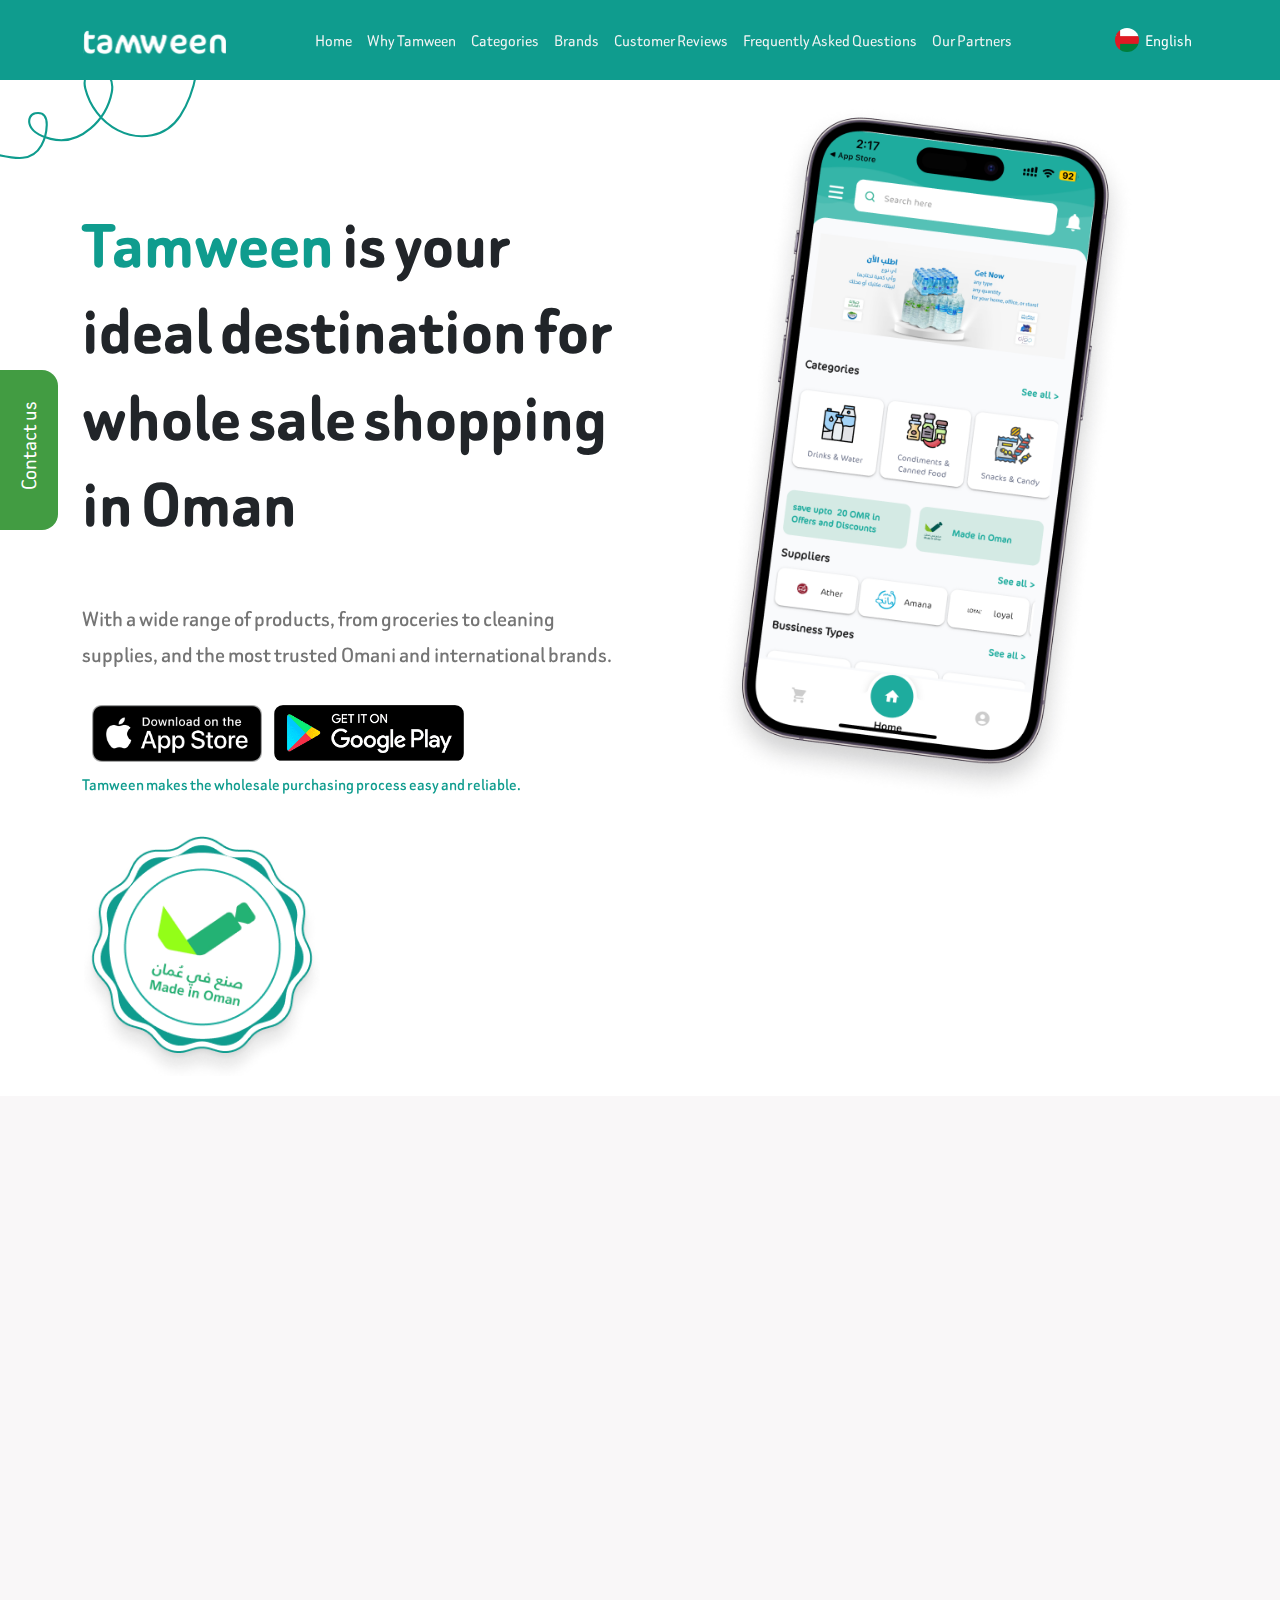
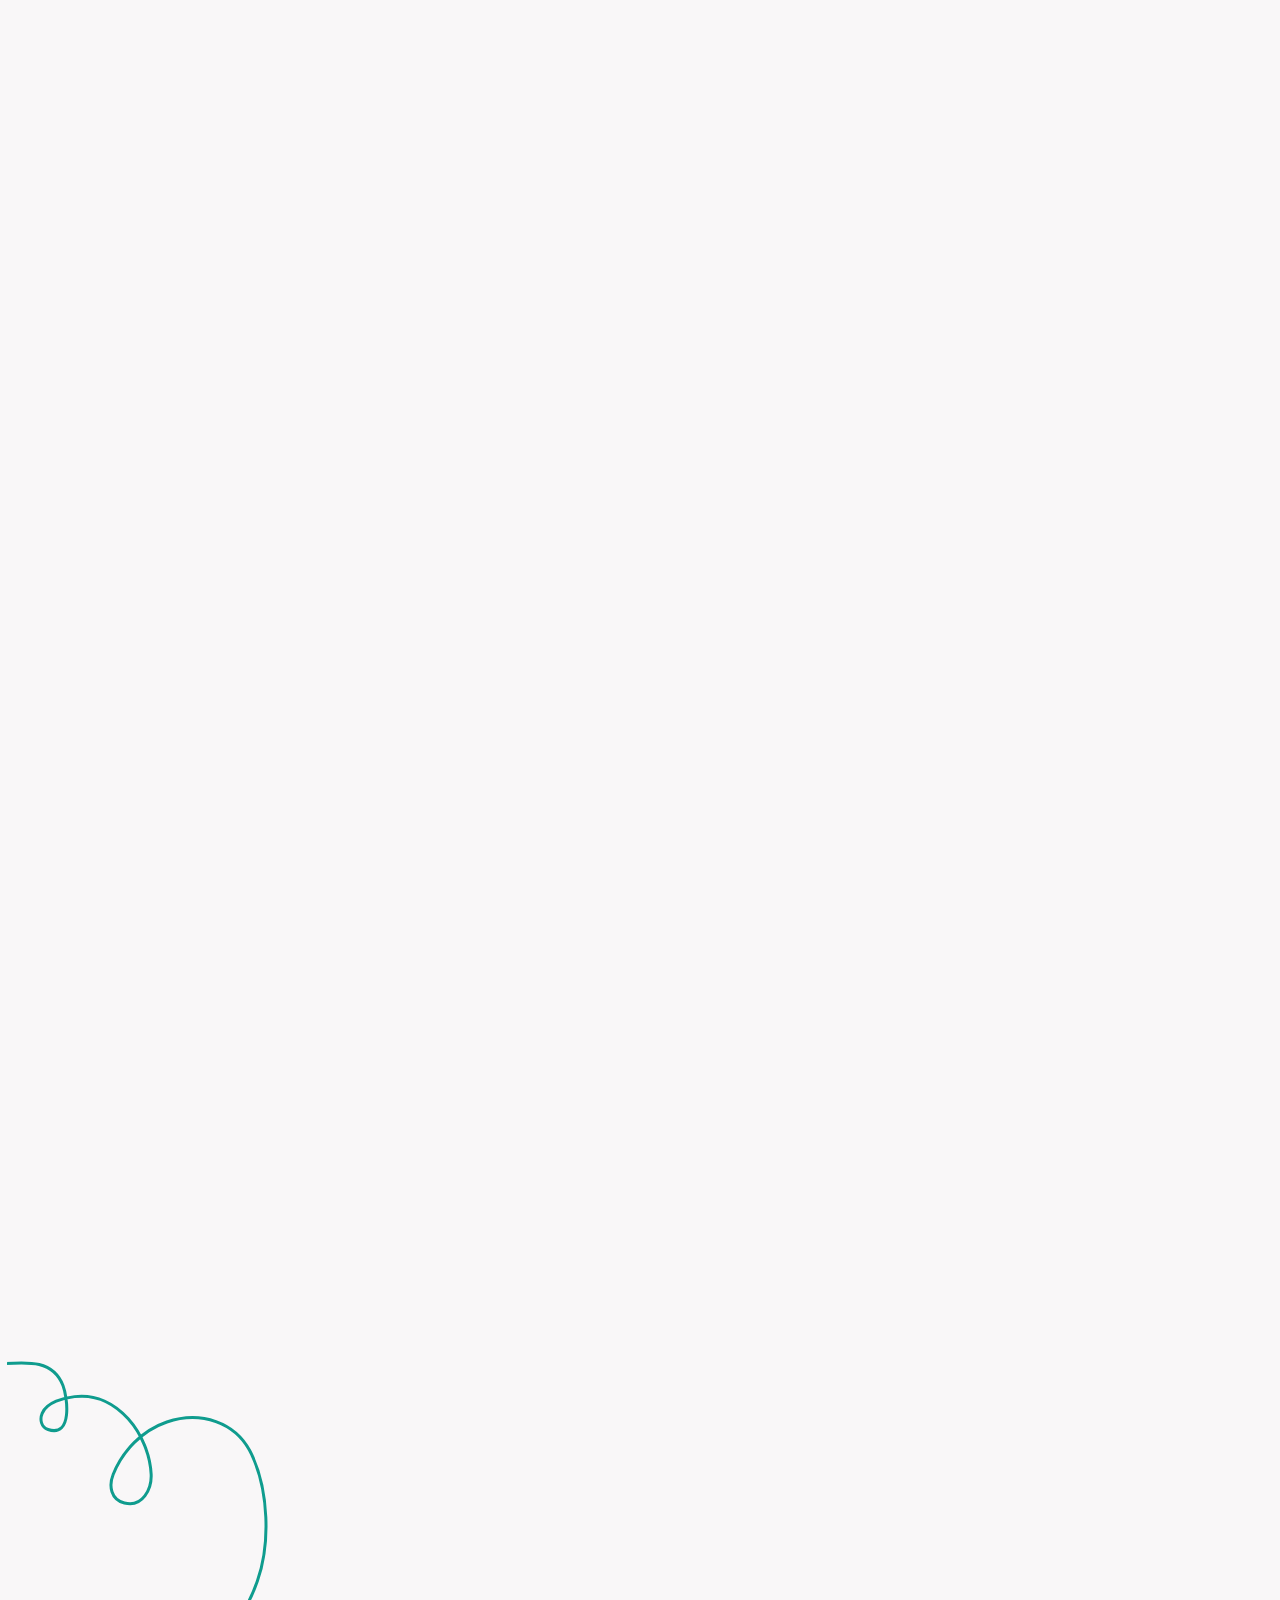
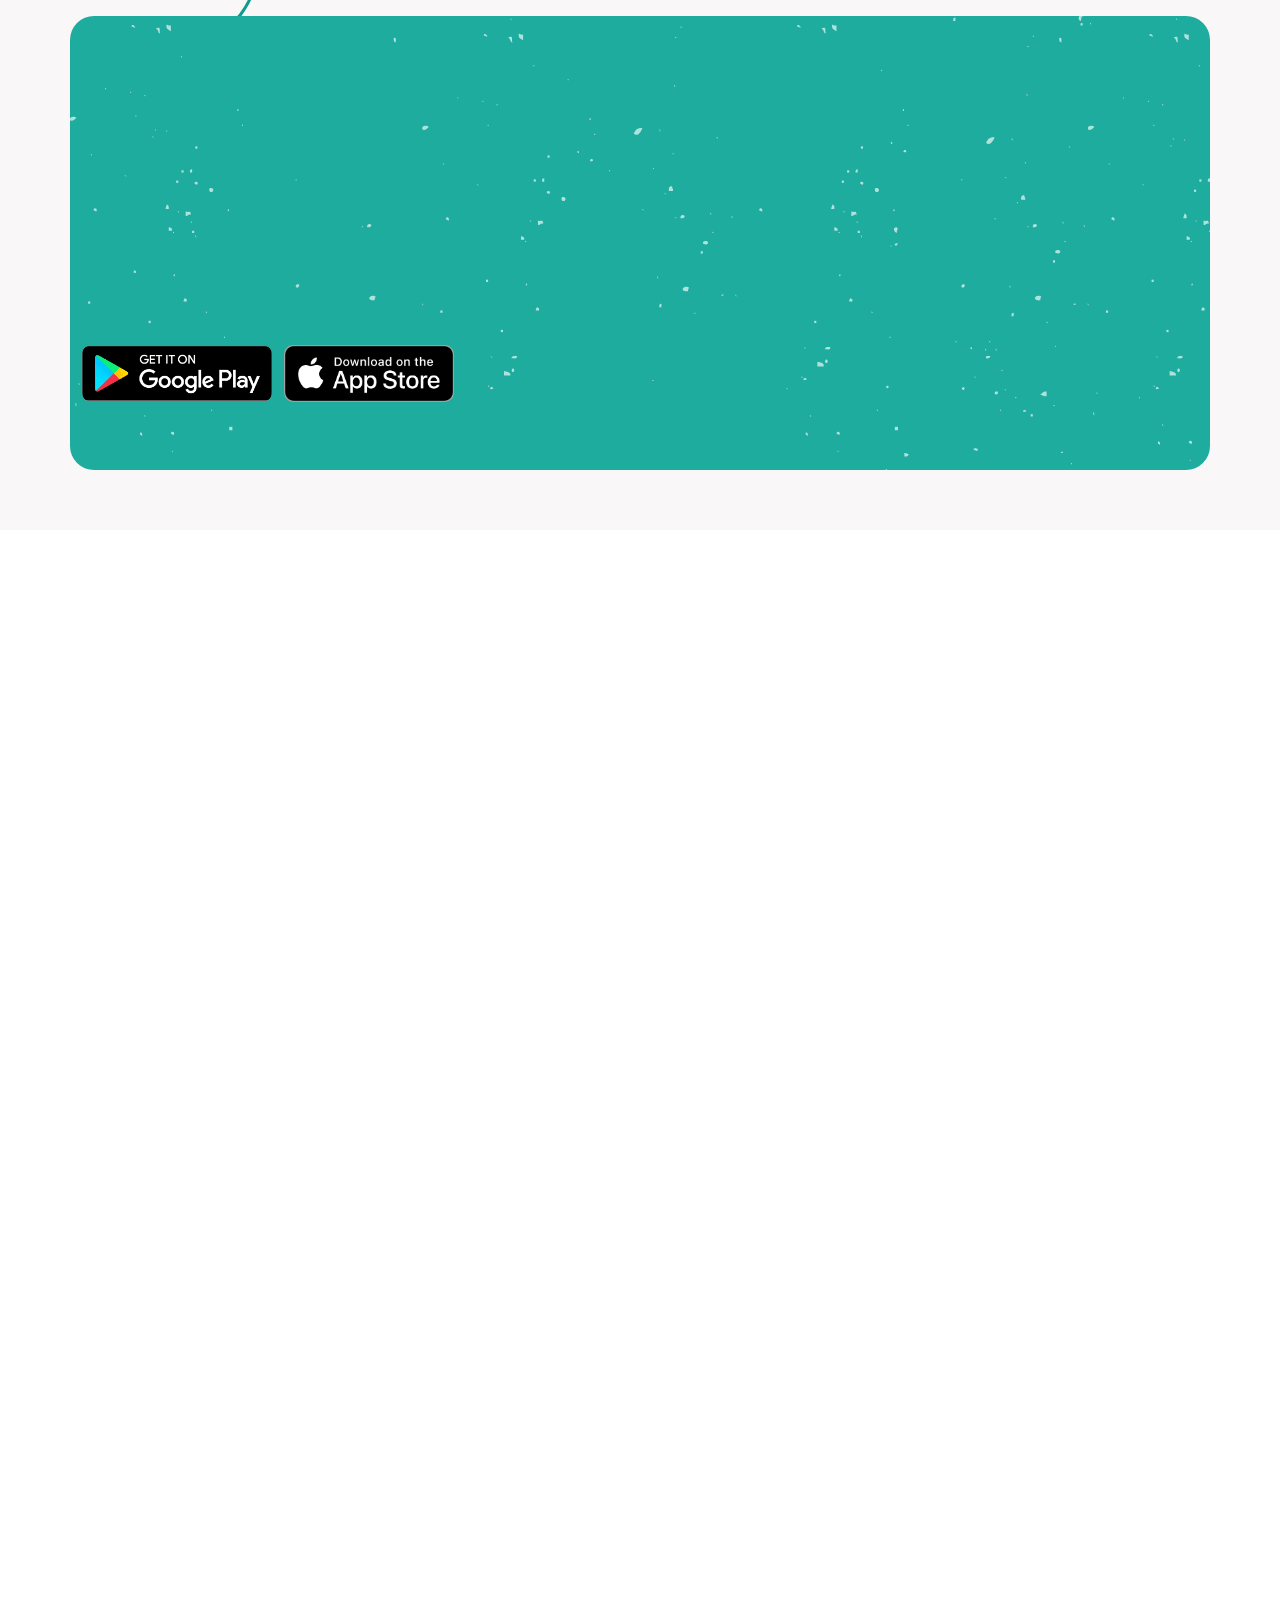
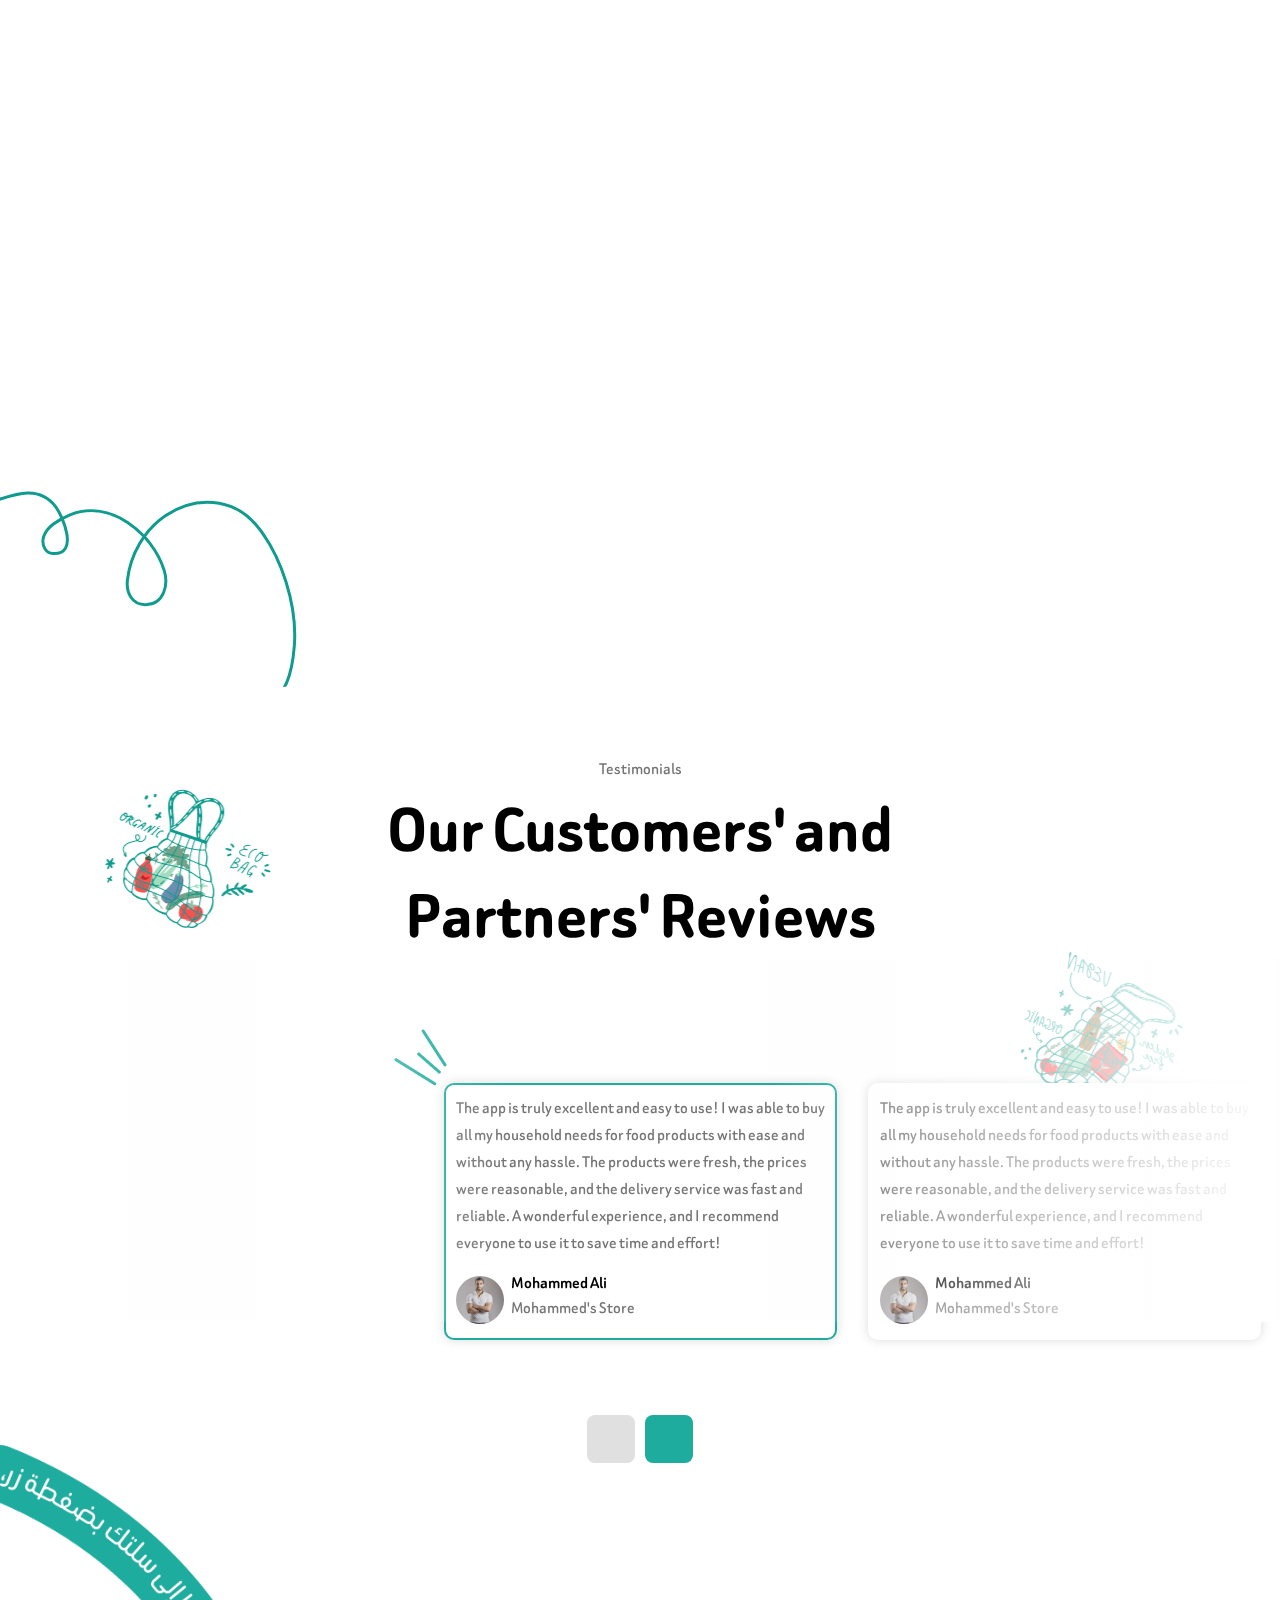
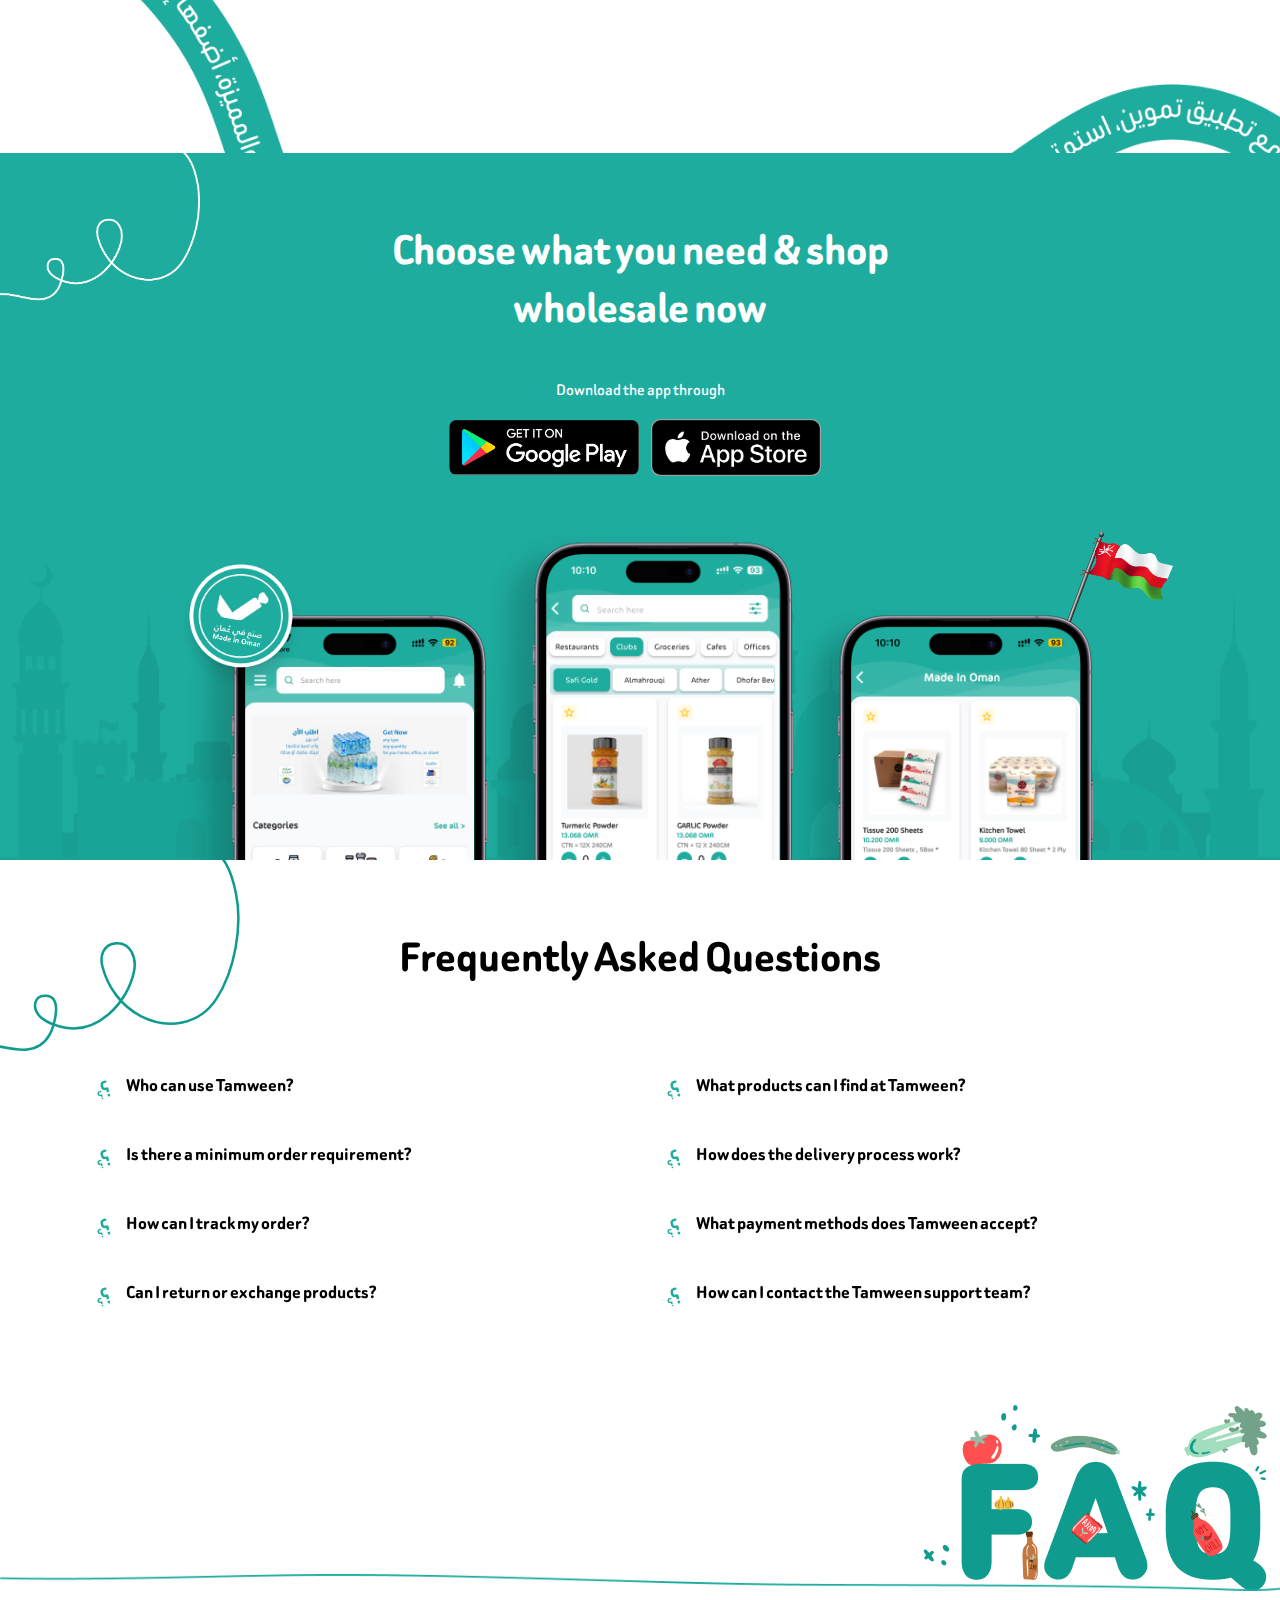
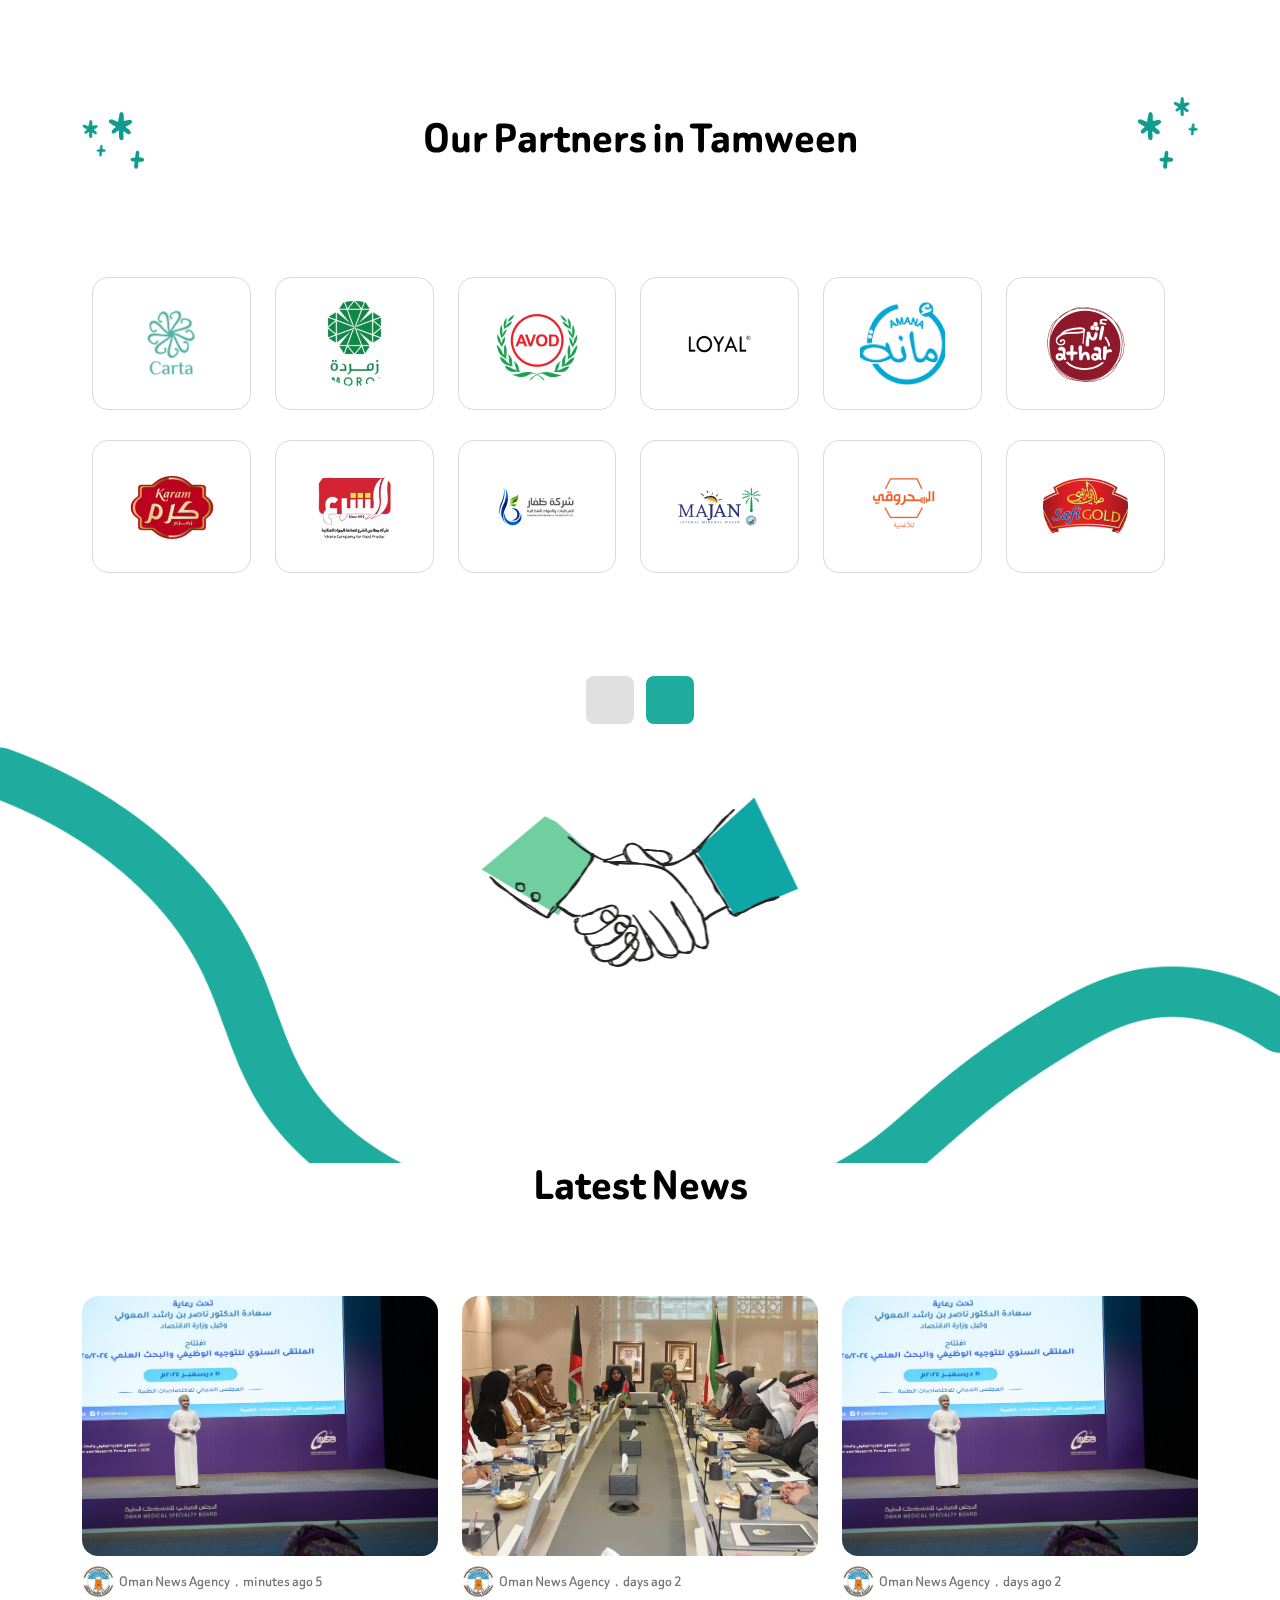
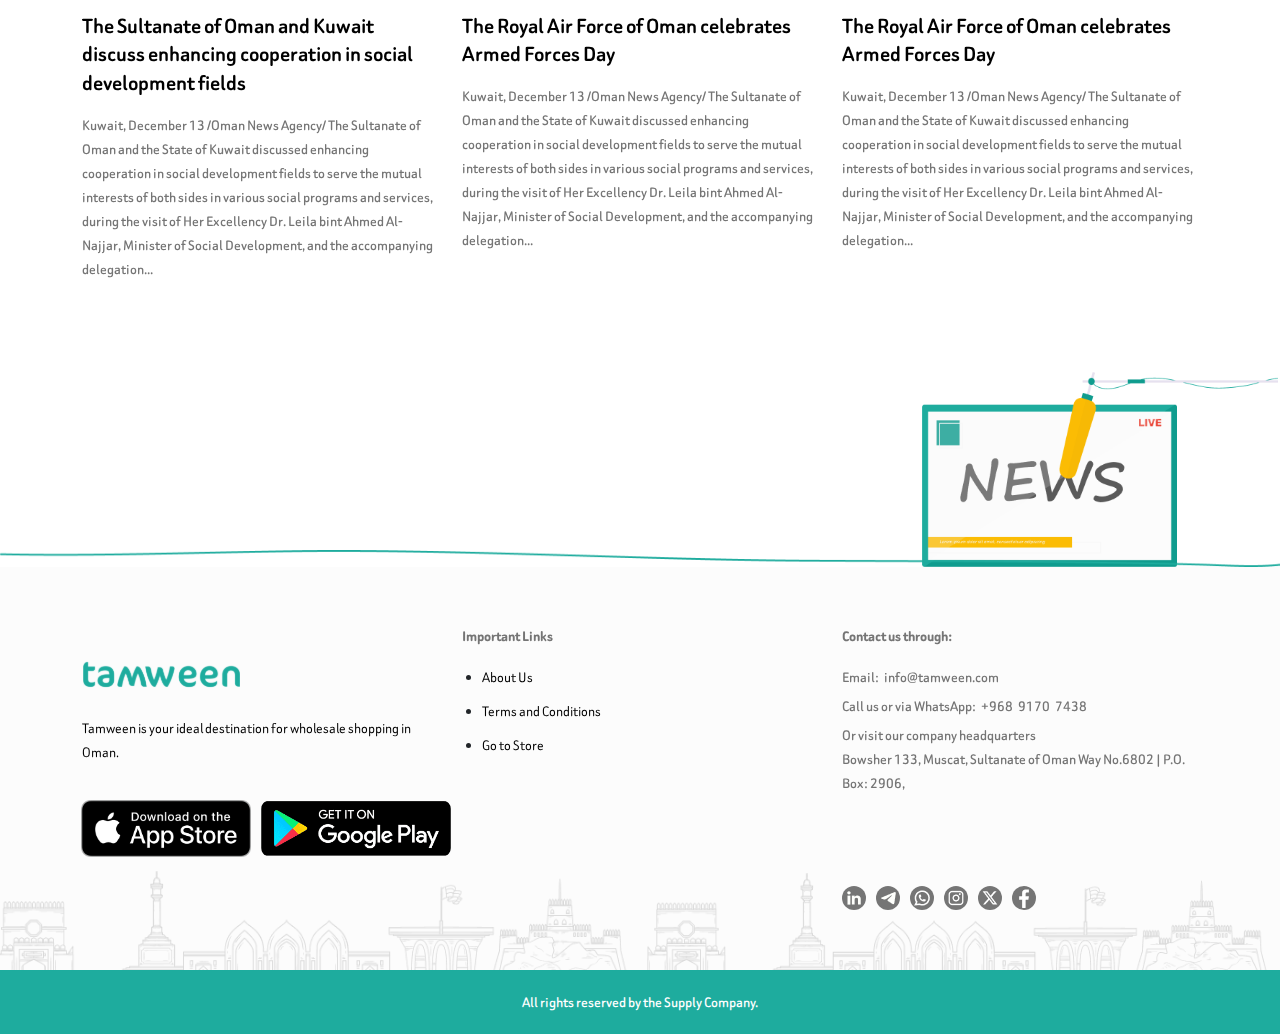
==== commit 138446fa: "update" ====
--- a/english.html
+++ b/english.html
@@ -23,6 +23,15 @@
 </head>
 
 <body>
+    <!-- Start WhatsApp Side Icon -->
+
+    <a class="en whatsapp-icon" href="#">
+        Contact us
+        <i class="lab la-whatsapp"></i>
+    </a>
+
+
+    <!-- End WhatsApp Side Icon -->
 
     <!-- Start Navbar Section-->
 
@@ -183,13 +192,13 @@
 
             <div class="row">
                 <div class="col-lg-6 col-md-12 col-sm-12 col-12">
-                    <div data-aos="fade-zoom-in" data-aos-offset="300" class="image">
+                    <div data-aos="fade-zoom-in" data-aos-delay="300" class="image">
                         <img src="./images/whyus/phone.png" />
                     </div>
                 </div>
 
                 <div class="col-lg-6 col-md-12 col-sm-12 col-12">
-                    <div data-aos="fade-zoom-in" data-aos-offset="300" class="text">
+                    <div data-aos="fade-zoom-in" data-aos-delay="300" class="text">
                         <h1>One Invoice</h1>
                         <p>
                             You can get everything your store needs from a single platform, reducing the time and
@@ -203,7 +212,7 @@
             <div class="row rev-row">
 
                 <div class="col-lg-6 col-md-12 col-sm-12 col-12">
-                    <div data-aos="fade-zoom-in" data-aos-offset="300" class="text">
+                    <div data-aos="fade-zoom-in" data-aos-delay="300" class="text">
                         <h1>Reliable delivery on time</h1>
                         <p>
                             You can get everything your store needs from a single platform, reducing the time and
@@ -214,7 +223,7 @@
                 </div>
 
                 <div class="col-lg-6 col-md-12 col-sm-12 col-12">
-                    <div data-aos="fade-zoom-in" data-aos-offset="300" class="image">
+                    <div data-aos="fade-zoom-in" data-aos-delay="300" class="image">
                         <img src="./images/whyus/delivery.png" />
                         <img class="circle" src="./images/whyus/circle.png" />
 
@@ -227,7 +236,7 @@
             <div class="row">
 
                 <div class="col-lg-6 col-md-12 col-sm-12 col-12">
-                    <div data-aos="fade-zoom-in" data-aos-offset="300" class="image">
+                    <div data-aos="fade-zoom-in" data-aos-delay="300" class="image">
                         <img src="./images/whyus/shopchart.png" />
                         <img class="circle" src="./images/whyus/circle.png" />
                     </div>
@@ -235,7 +244,7 @@
 
 
                 <div class="col-lg-6 col-md-12 col-sm-12 col-12">
-                    <div data-aos="fade-zoom-in" data-aos-offset="300" class="text">
+                    <div data-aos="fade-zoom-in" data-aos-delay="300" class="text">
                         <h1>More Product Variety</h1>
                         <p>
                             From everyday essentials to new and diverse goods, we have everything you need.
@@ -248,7 +257,7 @@
             <div class="row rev-row">
 
                 <div class="col-lg-6 col-md-12 col-sm-12 col-12">
-                    <div data-aos="fade-zoom-in" data-aos-offset="300" class="text">
+                    <div data-aos="fade-zoom-in" data-aos-delay="300" class="text">
                         <h1> Better Price</h1>
                         <p>
                             Get a range of popular Omani and Arab brands, with high-quality products that your
@@ -259,7 +268,7 @@
 
 
                 <div class="col-lg-6 col-md-12 col-sm-12 col-12">
-                    <div data-aos="fade-zoom-in" data-aos-offset="300" class="image">
+                    <div data-aos="fade-zoom-in" data-aos-delay="300" class="image">
                         <img src="./images/whyus/phone.png" />
                     </div>
                 </div>
@@ -268,19 +277,19 @@
 
             <div class="row">
 
-                <div class="ad-whyus col-lg-12 col-md-12 col-sm-12 col-12">
+                <div class="ad-whyus en col-lg-12 col-md-12 col-sm-12 col-12">
                     <img src="./images//whyus/dots.svg" />
                     <div class="row">
                         <div class="col-lg-6 col-md-12 col-sm-12 col-12">
                             <div class="phones">
-                                <img data-aos="fade-zoom-in" data-aos-offset="300" src="./images/whyus/phone1.png" />
-                                <img data-aos="fade-zoom-in" data-aos-offset="600" src="./images/whyus/phone2.png" />
+                                <img data-aos="fade-zoom-in" data-aos-delay="300" src="./images/whyus/phone1.png" />
+                                <img data-aos="fade-zoom-in" data-aos-delay="400" src="./images/whyus/phone2.png" />
                             </div>
                         </div>
 
                         <div class="col-lg-6 col-md-12 col-sm-12 col-12">
                             <div class="text">
-                                <h1 data-aos="fade-zoom-in" data-aos-offset="300"> Save your effort and money by
+                                <h1 data-aos="fade-zoom-in" data-aos-delay="300"> Save your effort and money by
                                     downloading the app. </h1>
 
                                 <div class="links google-apple">
@@ -315,13 +324,13 @@
     <!-- Start Categories Section -->
 
 
-    <section data-aos="fade-zoom-in" data-aos-offset="300" id="categories" class="categories en">
+    <section data-aos="fade-zoom-in" data-aos-delay="300" id="categories" class="categories en">
         <img class="line" src="./images/hero/line.svg" />
 
         <div class="container">
             <div class="header">
-                <h1 data-aos="fade-zoom-in" data-aos-offset="300"> Categories </h1>
-                <p data-aos="fade-zoom-in" data-aos-offset="400">We provide you with a variety of organized products.
+                <h1 data-aos="fade-zoom-in" data-aos-delay="300"> Categories </h1>
+                <p data-aos="fade-zoom-in" data-aos-delay="400">We provide you with a variety of organized products.
                 </p>
             </div>
 
@@ -385,7 +394,7 @@
 
 
 
-                <div class="col-lg-2 col-md-4 col-sm-4 col-6">
+                <div class="hide-sm col-lg-2 col-md-4 col-sm-4 col-6">
                     <a href="#">
                         <div class="category cat-col-7">
                             <h2> Other Categories </h2>
@@ -434,6 +443,17 @@
                     </a>
                 </div>
 
+                
+
+                <div class="hide-lg col-lg-2 col-md-4 col-sm-4 col-6">
+                    <a href="#">
+                        <div class="category cat-col-7">
+                            <h2> Other Categories </h2>
+                            <img src="./images/categories/7.png" />
+                        </div>
+                    </a>
+                </div>
+
 
                 <div class="col-lg-2 col-md-4 col-sm-4 col-6">
                     <a href="#">
@@ -460,7 +480,7 @@
         <div class="container">
             <div class="row">
                 <div class="header">
-                    <div data-aos="fade-zoom-in" data-aos-offset="300" class="buttons">
+                    <div data-aos="fade-zoom-in" data-aos-delay="300" class="buttons">
                         <button class="prev-btn">
                             <i class="las la-angle-left"></i>
                         </button>
@@ -470,10 +490,10 @@
                         </button>
                     </div>
 
-                    <h1 data-aos="fade-zoom-in" data-aos-offset="300"> Available Brands </h1>
-                </div>
-
-                <div data-aos="fade-zoom-in" data-aos-offset="300" class="partners-slider">
+                    <h1 data-aos="fade-zoom-in" data-aos-delay="300"> Available Brands </h1>
+                </div>
+
+                <div data-aos="fade-zoom-in" data-aos-delay="300" class="partners-slider">
                     <div class="slide">
                         <div class="row">
 
@@ -767,7 +787,6 @@
     <section id="rates" class="rates en">
         <div class="overlay-left"></div>
         <img src="./images/rates/shreet.png" />
-        <div class="container">
             <div class="header">
                 <img src="./images/rates/veg1.png" />
 
@@ -903,7 +922,6 @@
             </div>
 
 
-        </div>
         <div class="overlay-right"></div>
 
     </section>
@@ -973,8 +991,8 @@
                     <h1>Frequently Asked Questions </h1>
                 </div>
 
-                <div class="col-lg-12 col-md-12 col-sm-12 col-12">
-                    <div class="active faq">
+                <div class="col-lg-6 col-md-12 col-sm-12 col-12">
+                    <div class="faq">
                         <div class="header">
                             <i class="las la-angle-down"></i>
                             <div>
@@ -994,7 +1012,7 @@
                 </div>
 
 
-                <div class="col-lg-12 col-md-12 col-sm-12 col-12">
+                <div class="col-lg-6 col-md-12 col-sm-12 col-12">
                     <div class="faq">
                         <div class="header">
                             <i class="las la-angle-down"></i>
@@ -1014,7 +1032,7 @@
                     </div>
                 </div>
 
-                <div class="col-lg-12 col-md-12 col-sm-12 col-12">
+                <div class="col-lg-6 col-md-12 col-sm-12 col-12">
                     <div class="faq">
                         <div class="header">
                             <i class="las la-angle-down"></i>
@@ -1034,7 +1052,7 @@
                     </div>
                 </div>
 
-                <div class="col-lg-12 col-md-12 col-sm-12 col-12">
+                <div class="col-lg-6 col-md-12 col-sm-12 col-12">
                     <div class="faq">
                         <div class="header">
                             <i class="las la-angle-down"></i>
@@ -1055,7 +1073,7 @@
                 </div>
 
 
-                <div class="col-lg-12 col-md-12 col-sm-12 col-12">
+                <div class="col-lg-6 col-md-12 col-sm-12 col-12">
                     <div class="faq">
                         <div class="header">
                             <i class="las la-angle-down"></i>
@@ -1076,7 +1094,7 @@
                 </div>
 
 
-                <div class="col-lg-12 col-md-12 col-sm-12 col-12">
+                <div class="col-lg-6 col-md-12 col-sm-12 col-12">
                     <div class="faq">
                         <div class="header">
                             <i class="las la-angle-down"></i>
@@ -1097,7 +1115,7 @@
                 </div>
 
 
-                <div class="col-lg-12 col-md-12 col-sm-12 col-12">
+                <div class="col-lg-6 col-md-12 col-sm-12 col-12">
                     <div class="faq">
                         <div class="header">
                             <i class="las la-angle-down"></i>
@@ -1119,7 +1137,7 @@
 
 
 
-                <div class="col-lg-12 col-md-12 col-sm-12 col-12">
+                <div class="col-lg-6 col-md-12 col-sm-12 col-12">
                     <div class="faq">
                         <div class="header">
                             <i class="las la-angle-down"></i>
@@ -1675,13 +1693,10 @@
     <script src="https://unpkg.com/aos@2.3.1/dist/aos.js"></script>
     <script>
         AOS.init({
-            offset: 120,
+            offset: 0,
             delay: 0,
             duration: 400,
             easing: 'ease',
-            once: false,
-            mirror: false,
-            anchorPlacement: 'top-bottom',
         });
     </script>
     <script src="./js/slick.min.js"></script>
--- a/css/front.css
+++ b/css/front.css
@@ -116,8 +116,9 @@
   display: flex;
   flex-direction: column;
   align-items: flex-end;
-  padding: 10px;
-  gap: 11px;
+  gap: 0;
+  justify-content: space-around;
+  height: 100%;
 }
 
 #open-langs.en .langs-dropdown .content {
@@ -127,25 +128,67 @@
 #open-langs .langs-dropdown .content a {
   color: #000;
   transition: 0.3s;
+  width: 100%;
+  text-align: right;
+  padding-right: 10px;
+  display: flex;
+  flex-direction: row;
+  align-items: center;
+  justify-content: flex-end;
+  height: 30px;
+  padding-left: 10px;
 }
 
 #open-langs .langs-dropdown .content a:hover {
   color: #0f9c8e;
-}
-.hide-lg{
-  display:none;
-}
-
-@media(max-width:950px){
-  .hide-sm{
-    display:none;
-  }
-
-  .hide-lg{
-    display:block;
-  }
-}
-
+  background-color: #98eee5;
+}
+.hide-lg {
+  display: none;
+}
+
+@media (max-width: 950px) {
+  .hide-sm {
+    display: none;
+  }
+
+  .hide-lg {
+    display: block;
+  }
+}
+
+.whatsapp-icon {
+  background-color: #429c42;
+  display: flex;
+  flex-direction: row;
+  align-items: center;
+  justify-content: center;
+  width: 160px;
+  height: 58px;
+  border-radius: 16px 16px 0 0;
+  position: absolute;
+  right: -51px;
+  top: 50%;
+  transform: translateY(-50%) rotate(270deg);
+  color: #fff;
+  direction: rtl;
+  gap: 9px;
+  font-size: 24px;
+  z-index: 60;
+}
+
+.whatsapp-icon.en {
+  right: inherit;
+  left: -51px;
+  border-radius: 0 0 16px 16px;
+}
+
+button:disabled {
+  background-color: #ccc !important;
+  color: #666 !important;
+  cursor: not-allowed !important;
+  opacity: 0.6 !important;
+}
 /* General */
 
 /* Start Nav Section */
@@ -328,6 +371,9 @@
 .why-us {
   position: relative;
   margin-top: 20px;
+  padding-top: 60px;
+  padding-bottom: 60px;
+  background-color: #f9f7f8;
 }
 
 .why-us > img.line {
@@ -555,7 +601,8 @@
   cursor: pointer;
 }
 .categories .category:hover {
-  scale: 1.1;
+  scale: 1.05;
+  filter: grayscale(1);
 }
 
 /* End Categories Section */
@@ -671,10 +718,12 @@
   align-items: center;
   justify-content: center;
   position: relative;
-  margin-bottom: 129px;
-  z-index: 6;
-}
-
+  margin-bottom: 53px;
+  width: 87%;
+  position: relative;
+  left: 50%;
+  transform: translateX(-50%);
+}
 .rates .header img:nth-child(1) {
   position: absolute;
   left: 0;
@@ -690,12 +739,14 @@
   font-size: 72px;
   font-weight: 700;
   color: #000;
+  width: 67%;
+  text-align: center;
 }
 
 .rates .header img:nth-child(4) {
   position: absolute;
   right: 0;
-  bottom: -158%;
+  bottom: -75%;
   z-index: -1;
 }
 
@@ -898,13 +949,15 @@
   align-items: center;
   justify-content: center;
   padding-top: 70px;
-  margin-bottom: 138px;
+  margin-bottom: 59px;
 }
 
 .need-choose .header h1 {
   font-size: 48px;
   font-weight: 700;
   color: #fff;
+  width: 50%;
+  text-align: center;
 }
 
 .need-choose .header h2 {
@@ -922,7 +975,7 @@
   z-index: 3;
   position: relative;
   justify-content: center;
-  margin-top: 120px;
+  margin-top: 46px;
 }
 
 .need-choose .phones .phone1 {
@@ -939,12 +992,12 @@
 }
 
 .need-choose .phones .phone1 img:nth-child(2) {
-  width: 240px;
+  width: 300px;
   object-fit: contain;
 }
 
 .need-choose .phones .phone2 img:nth-child(1) {
-  width: 240px;
+  width: 306px;
   object-fit: contain;
   height: 100%;
 }
@@ -958,12 +1011,13 @@
   height: 128px;
   object-fit: contain;
   position: absolute;
-  top: -50%;
-  right: -38%;
+  top: -32%;
+  right: -30%;
+  z-index: -1;
 }
 
 .need-choose .phones .phone3 img:nth-child(2) {
-  width: 240px;
+  width: 300px;
   object-fit: contain;
 }
 
@@ -1006,7 +1060,6 @@
   justify-content: space-between;
   margin-bottom: 19px;
   border-radius: 16px;
-  background-color: #fcfcfc;
   height: 50px;
   padding-left: 10px;
   padding-right: 10px;
@@ -1017,7 +1070,7 @@
 }
 
 .faqs .faq .header:hover {
-  scale: 1.1;
+  scale: 1.01;
 }
 
 .faqs .faq .header i {
@@ -1044,8 +1097,24 @@
   color: #757575;
   direction: rtl;
   display: none;
-}
-
+  padding-top: 0;
+}
+
+.faqs .faq.active {
+  border: 1px solid #1eac9e;
+  border-radius: 12px;
+}
+
+.faqs .faq .header i {
+  font-size: 18px;
+  color: #1eac9e;
+  transition: 0.3s;
+  transform: rotate(0deg);
+}
+
+.faqs .faq .header i.active {
+  transform: rotate(180deg);
+}
 .faqs .faq-image {
   width: 360px;
   height: 195px;
@@ -1446,8 +1515,8 @@
   flex-direction: row;
   align-items: center;
   justify-content: flex-end;
-}
-
+  margin-left: -11px;
+}
 /* End Footer Section */
 
 /* Start CopyRight Section */
@@ -1470,6 +1539,10 @@
 }
 
 /* End CopyRight Section */
+
+.slick-slide {
+  margin-right: 21px !important;
+}
 
 @media (max-width: 950px) {
   nav .nav-content .nav-elements ul {
@@ -1486,6 +1559,10 @@
     gap: 36px;
   }
 
+  .slick-slide {
+    margin-right: 0 !important;
+  }
+
   nav .nav-elements {
     position: fixed;
     inset: 0;
@@ -1646,7 +1723,7 @@
     bottom: 16%;
     left: -4%;
     transform: rotate(188deg);
-}
+  }
 
   .categories .header h1 {
     font-size: 40px;
@@ -1689,7 +1766,7 @@
     color: #000;
     text-align: center;
     width: 100%;
-}
+  }
 
   .partners .header .buttons {
     display: flex;
@@ -1714,6 +1791,10 @@
     display: none;
   }
 
+  .rates .header {
+    width: 100%;
+  }
+
   .rates .header img:nth-child(4) {
     display: none;
   }
@@ -1721,6 +1802,7 @@
     font-size: 40px;
     font-weight: 700;
     color: #000;
+    width: 100%;
   }
 
   .need-choose .header h1 {
@@ -1728,8 +1810,41 @@
     font-weight: 700;
     text-align: center;
     margin-top: 90px;
-  }
-
+    width: 100%;
+  }
+
+  .need-choose .phones .phone2 img:nth-child(1) {
+    width: 240px;
+    object-fit: contain;
+    height: 100%;
+  }
+
+  .need-choose .header {
+    display: flex;
+    flex-direction: column;
+    align-items: center;
+    justify-content: center;
+    padding-top: 70px;
+    margin-bottom: 141px;
+  }
+
+  .need-choose .phones .phone1 img:nth-child(2) {
+    width: 197px;
+    object-fit: contain;
+  }
+
+  .need-choose .header h2 {
+    font-size: 18px;
+    color: #fff;
+    font-weight: 500;
+    margin-top: 5px;
+    margin-bottom: 17px;
+  }
+
+  .need-choose .phones .phone3 img:nth-child(2) {
+    width: 197px;
+    object-fit: contain;
+  }
   .need-choose .phones .phone1 img:nth-child(1) {
     width: 128px;
     height: 128px;
@@ -1743,8 +1858,7 @@
 
   .rates .header {
     margin-bottom: 31px;
-}
-
+  }
 
   .need-choose .phones {
     width: 100%;
@@ -1782,17 +1896,16 @@
     position: absolute;
     top: -50px;
     z-index: 20;
-    left: 10%;
-    top: -44%;
-  }
-
+    left: 24%;
+    top: -100%;
+  }
   .need-choose .phones .phone3 img:nth-child(1) {
     width: 140px;
     height: 165px;
     object-fit: contain;
     position: absolute;
-    top: -90%;
-    right: 8%;
+    top: -120%;
+    right: 2%;
   }
 
   .faqs .line {
@@ -1807,6 +1920,11 @@
     margin-top: 69px;
   }
 
+  .why-us.en .text:not(.ad-whyus .text) {
+    margin-bottom: 40px;
+    height: 250px;
+  }
+
   .faqs .row > .header h1 {
     font-size: 40px;
     font-weight: 700;
@@ -1818,10 +1936,9 @@
     text-align: right;
   }
 
-
   .tags .line {
     display: none;
-}
+  }
 
   .faqs .faq .description {
     padding: 28px;
@@ -1830,6 +1947,7 @@
     color: #757575;
     direction: rtl;
     display: none;
+    padding-top: 0;
   }
 
   .last-news .new {
@@ -1914,6 +2032,7 @@
     gap: 5px;
     justify-content: center;
     width: 100%;
+    margin-bottom: 27px;
   }
 
   .last-news .new .text h1 {
@@ -1940,7 +2059,7 @@
     right: 50%;
     bottom: 0;
     transform: translateX(50%);
-}
+  }
 
   footer .row {
     flex-direction: column-reverse;
@@ -1952,7 +2071,7 @@
     min-height: 217px;
   }
 
-  .rates .container{
+  .rates .container {
     padding: 0;
   }
 
@@ -1960,7 +2079,7 @@
     margin-top: 335px;
     margin-bottom: 90px;
     position: relative;
-}
+  }
 
   .rates .slider .rates-slider .slide .rate {
     width: 83%;
@@ -2027,6 +2146,10 @@
     z-index: -1;
     width: 100%;
   }
+
+  .whatsapp-icon {
+    top: 85%;
+  }
 }
 
 /* direction english */
@@ -2066,8 +2189,6 @@
 }
 
 .why-us.en .text:not(.ad-whyus .text) {
-  margin-bottom: 80px;
-  height: 430px;
   display: flex;
   flex-direction: column;
   align-items: flex-start;
@@ -2134,6 +2255,14 @@
   direction: ltr;
 }
 
+.categories.en .row {
+  direction: rtl;
+}
+
+.categories.en .category img {
+  transform: rotateY(180deg);
+}
+
 footer.en {
   direction: rtl;
   text-align: left;
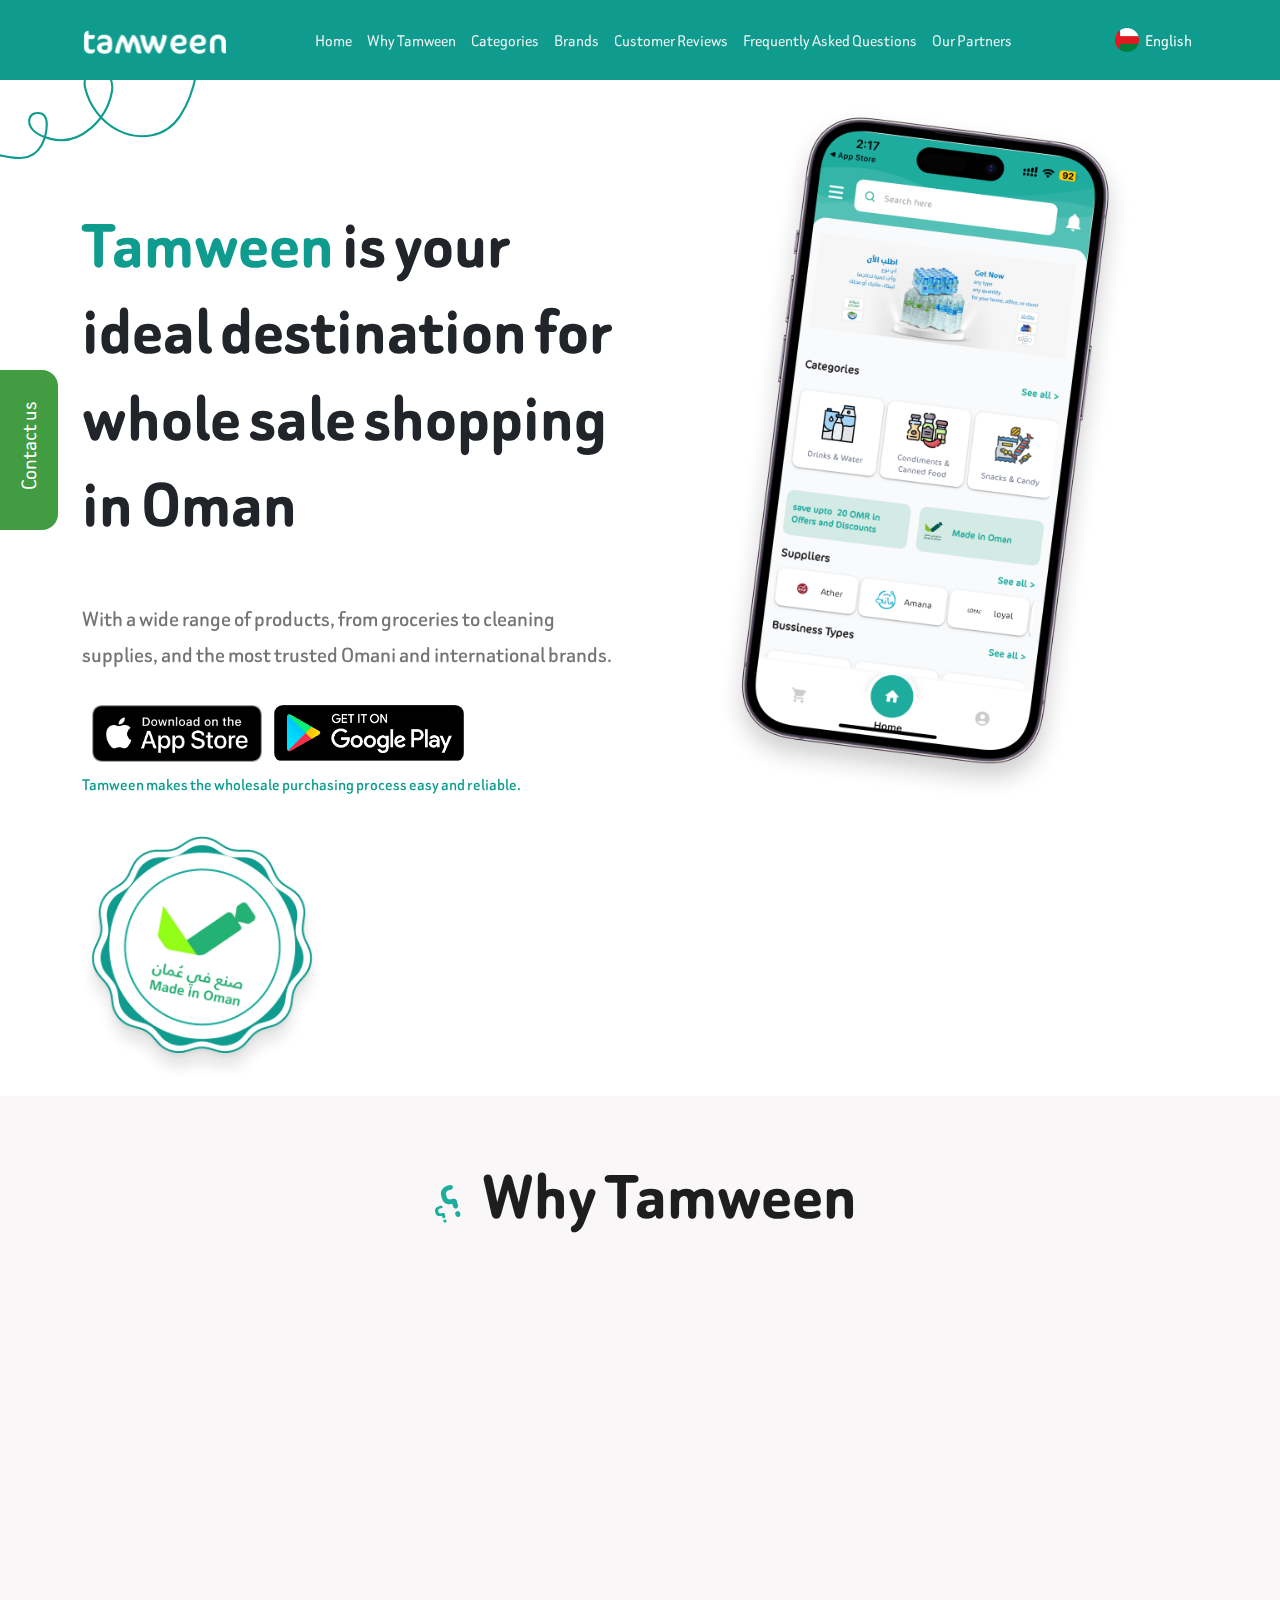
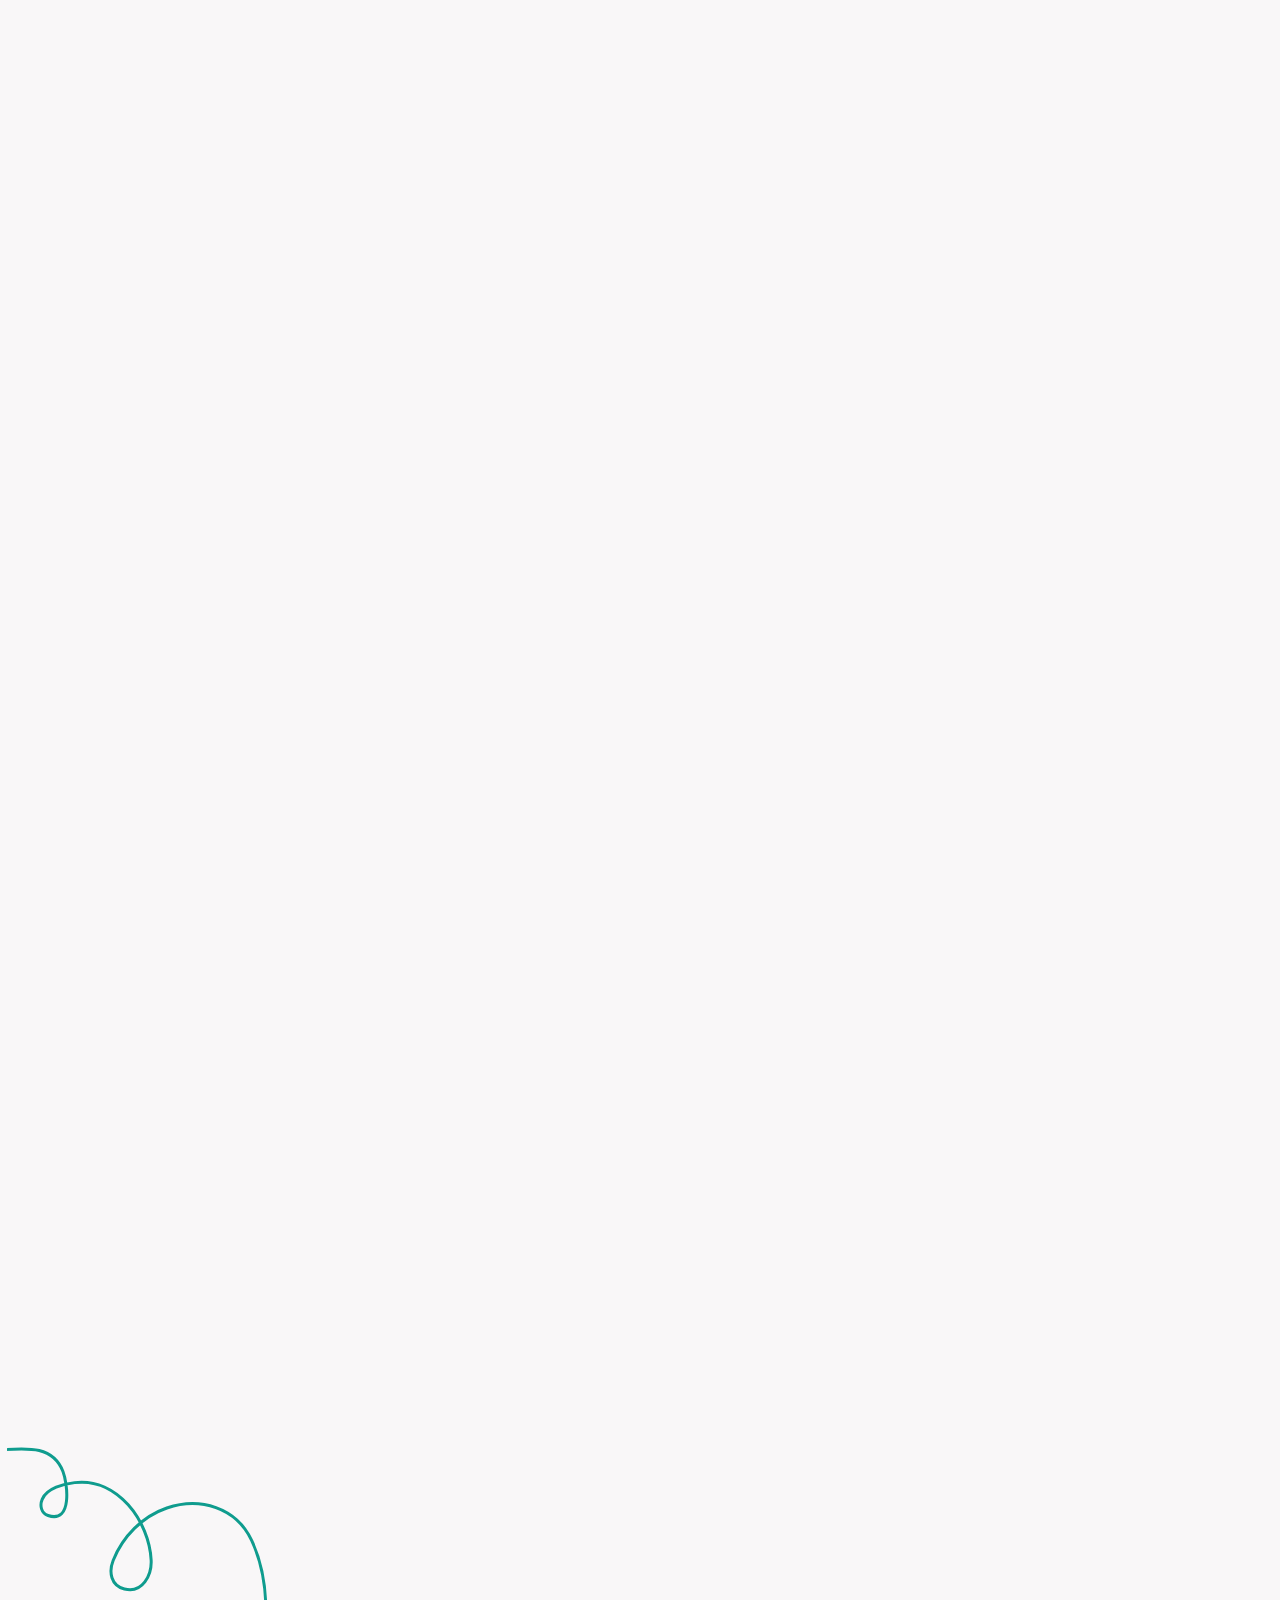
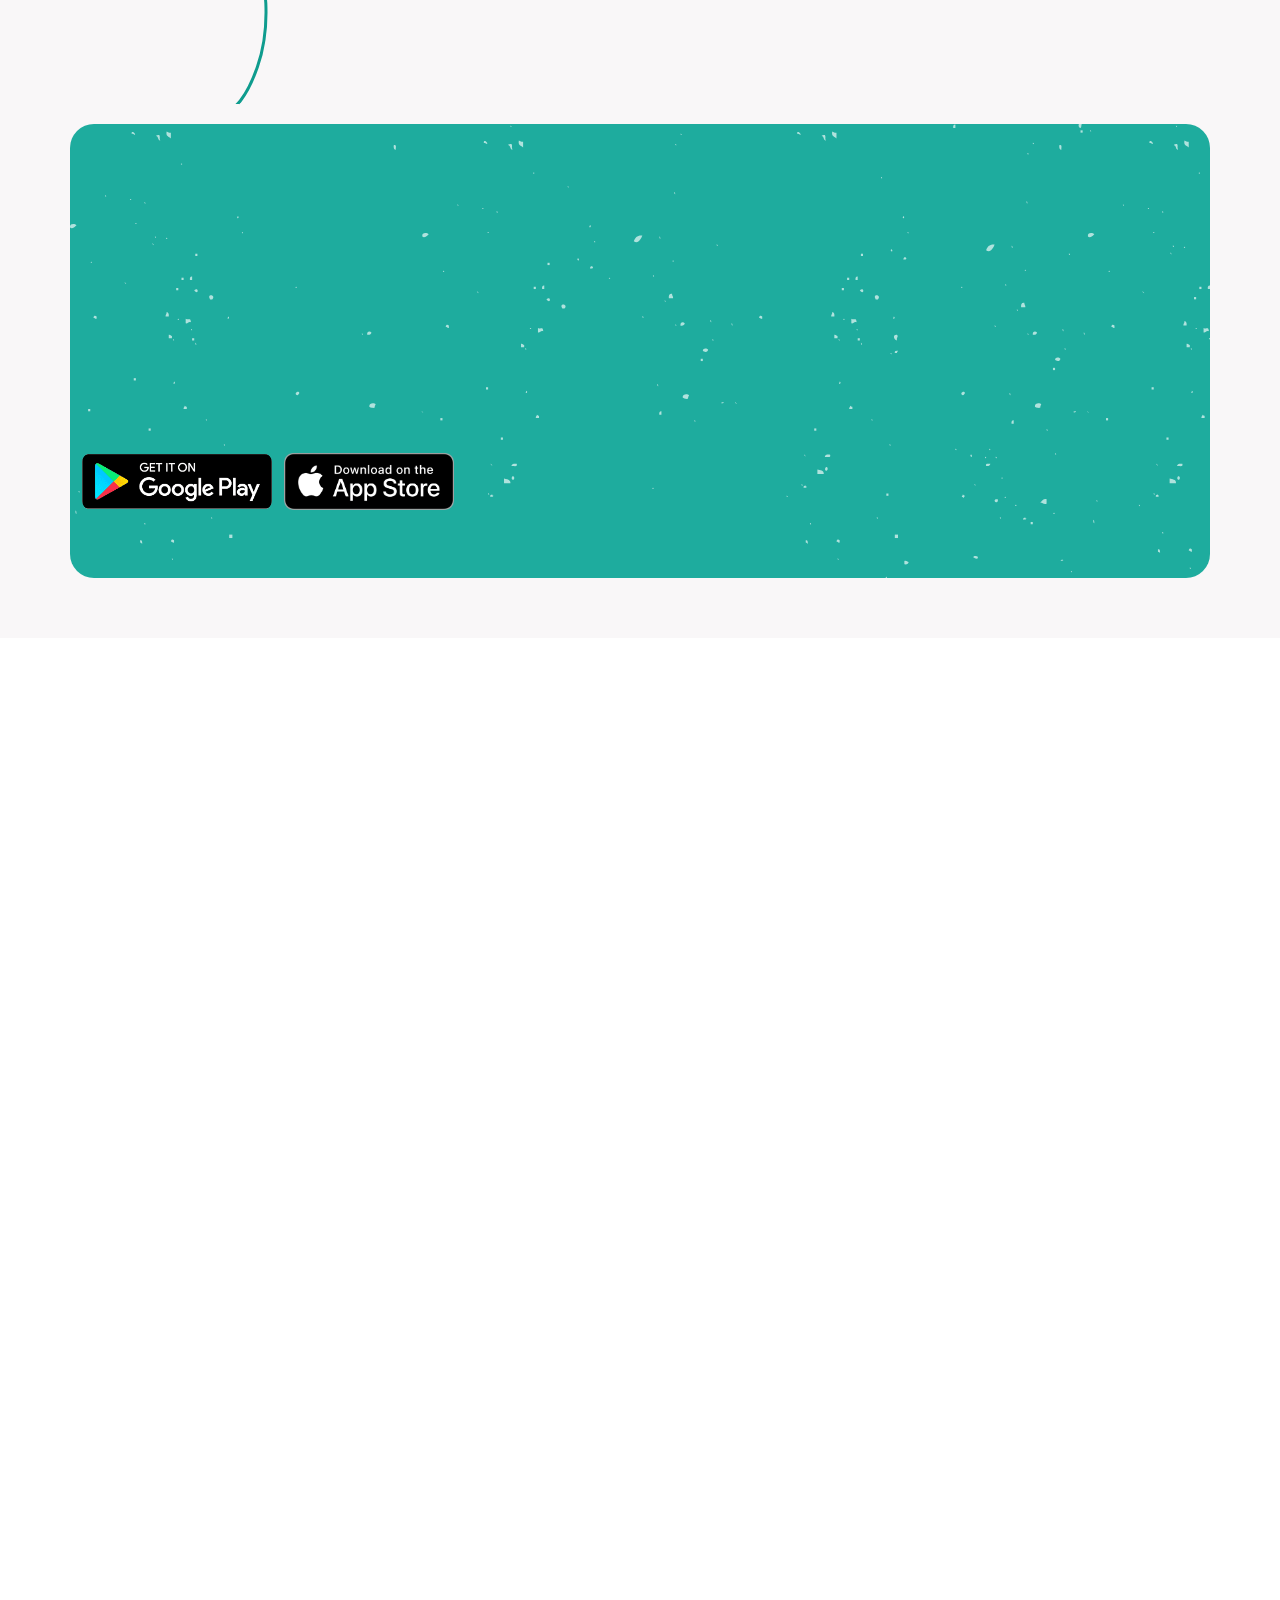
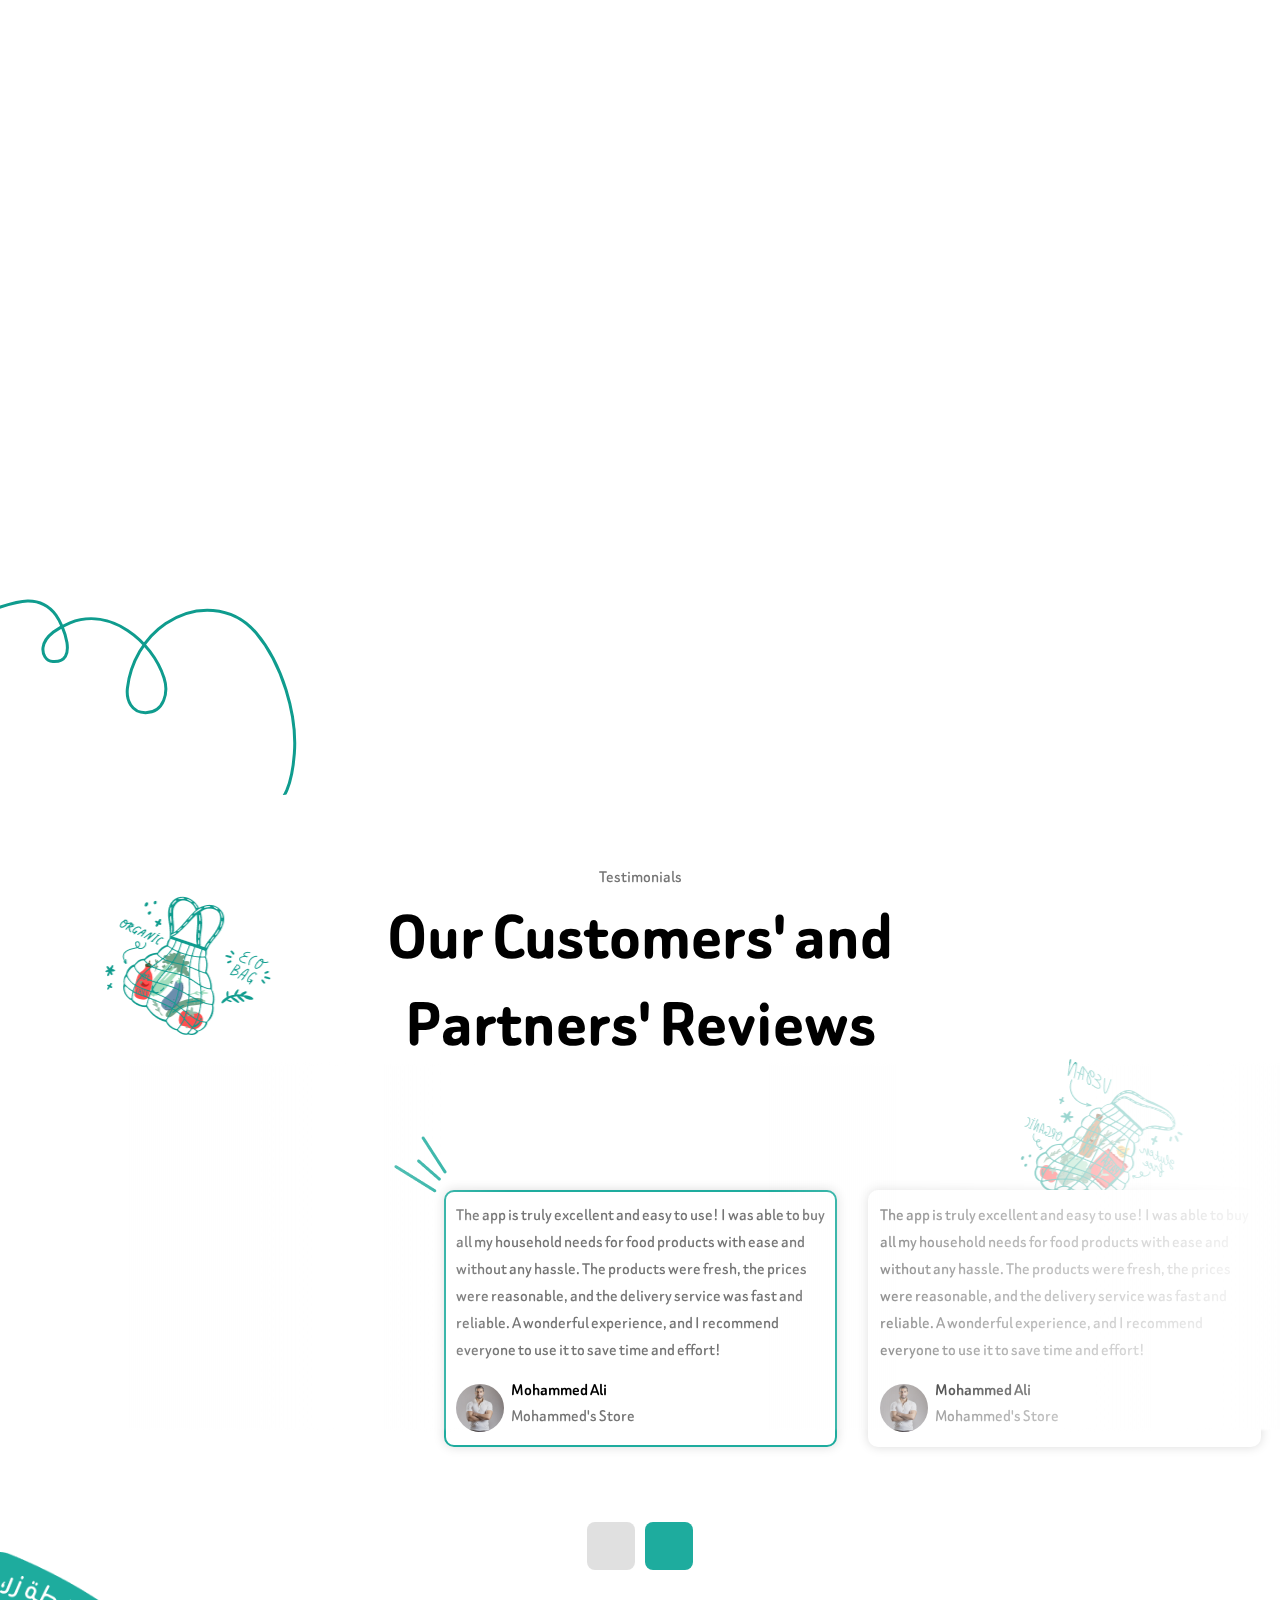
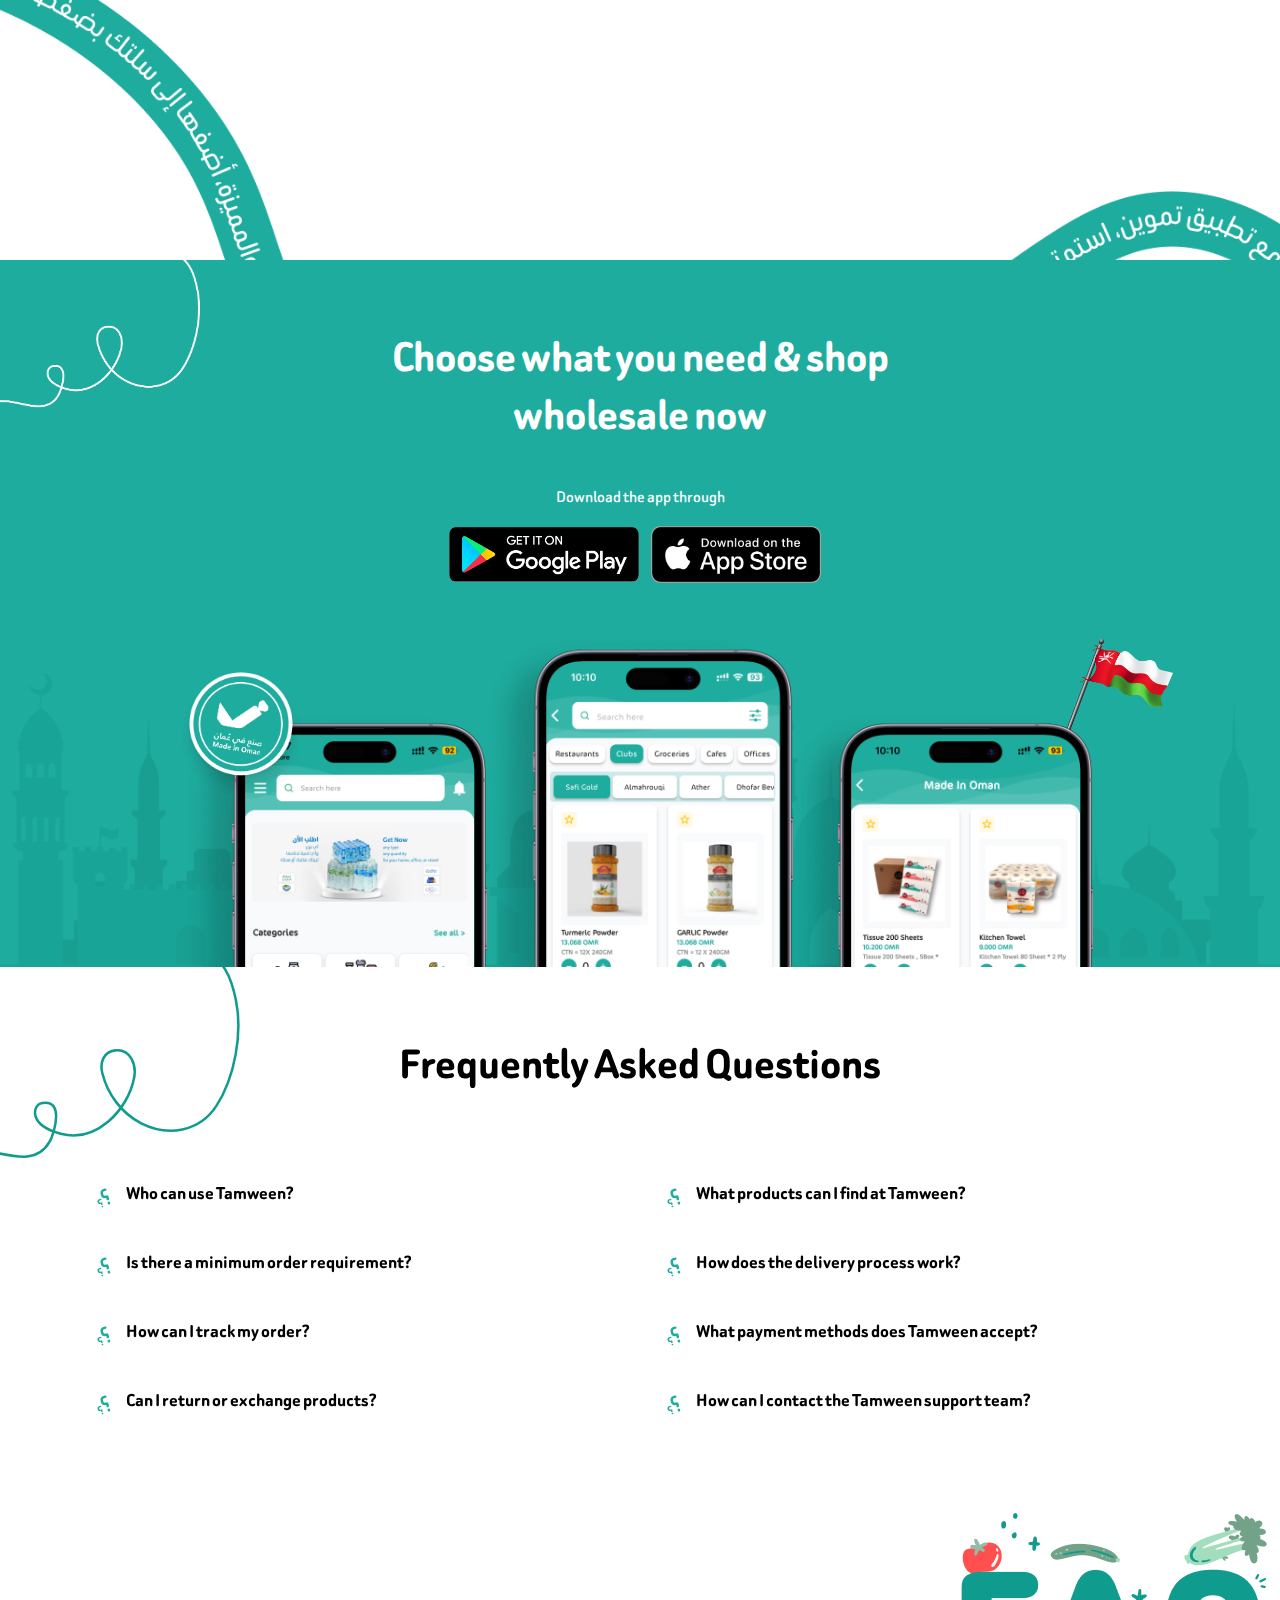
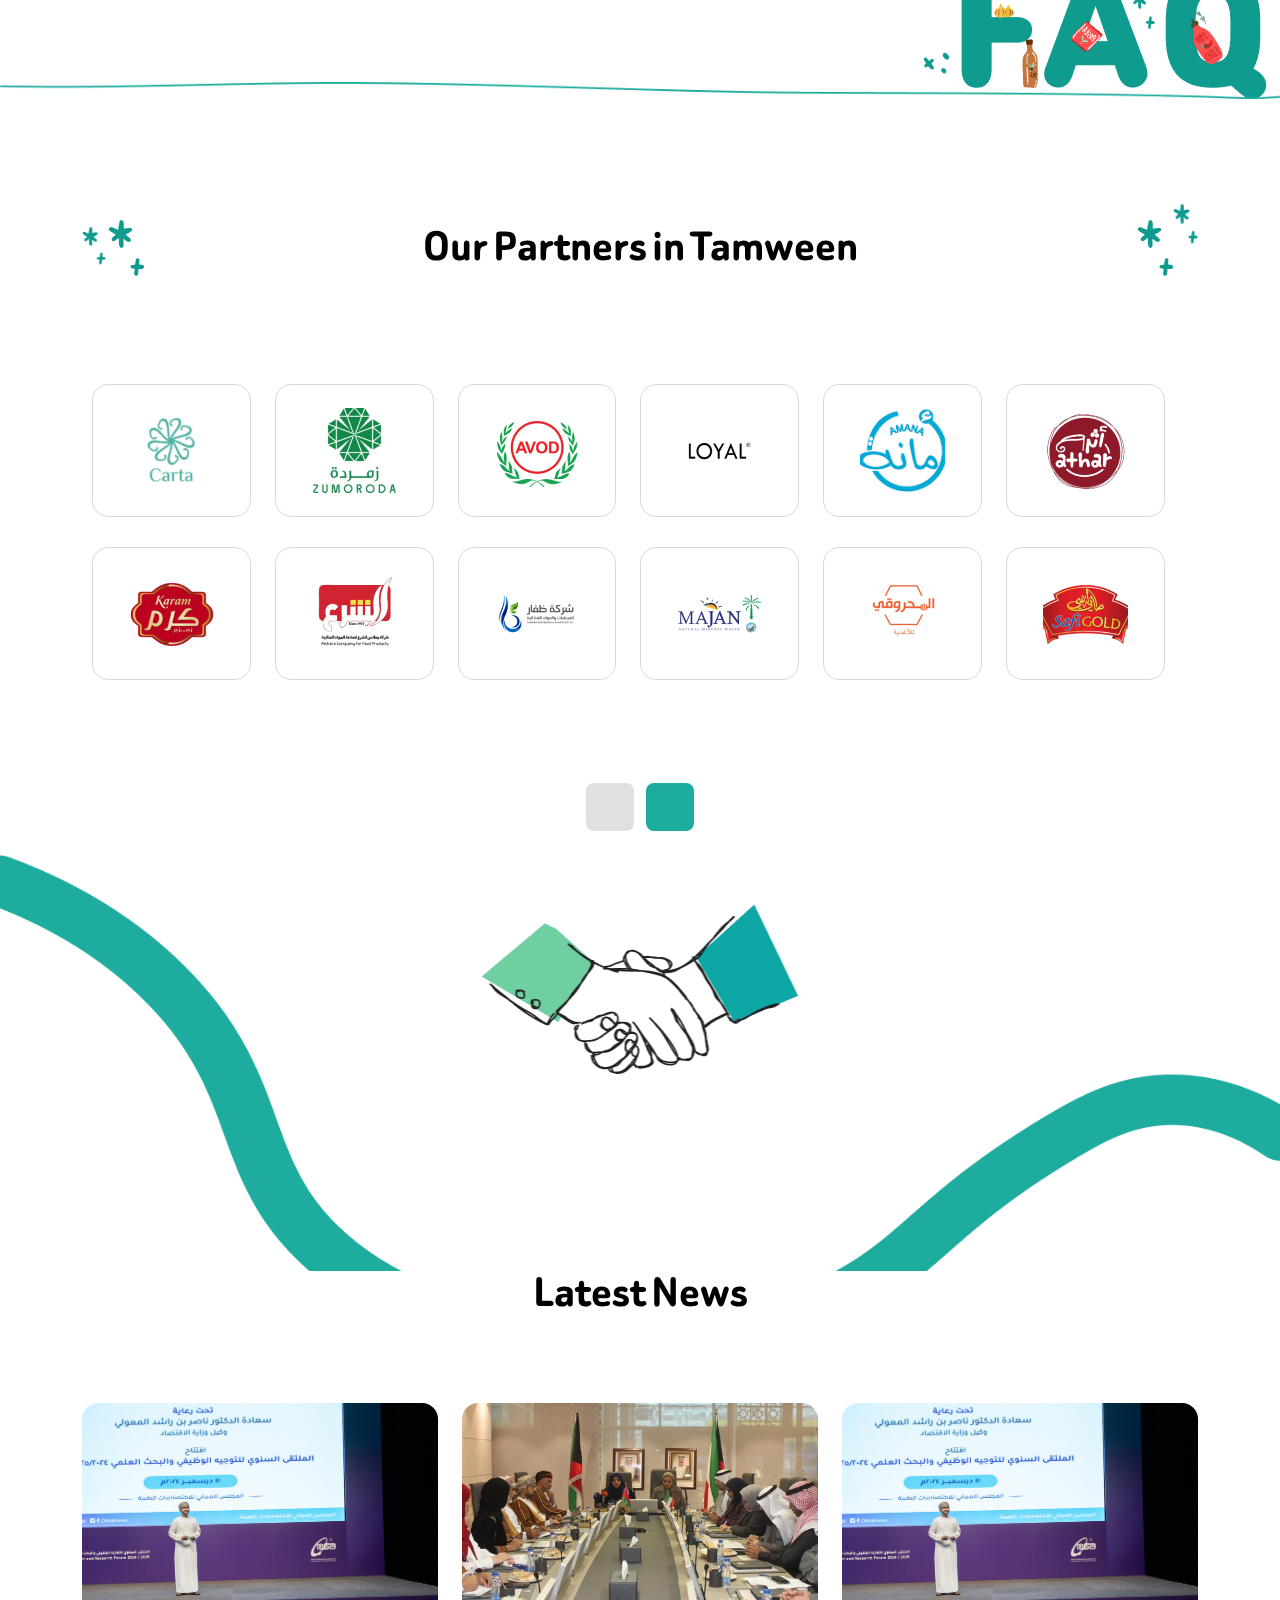
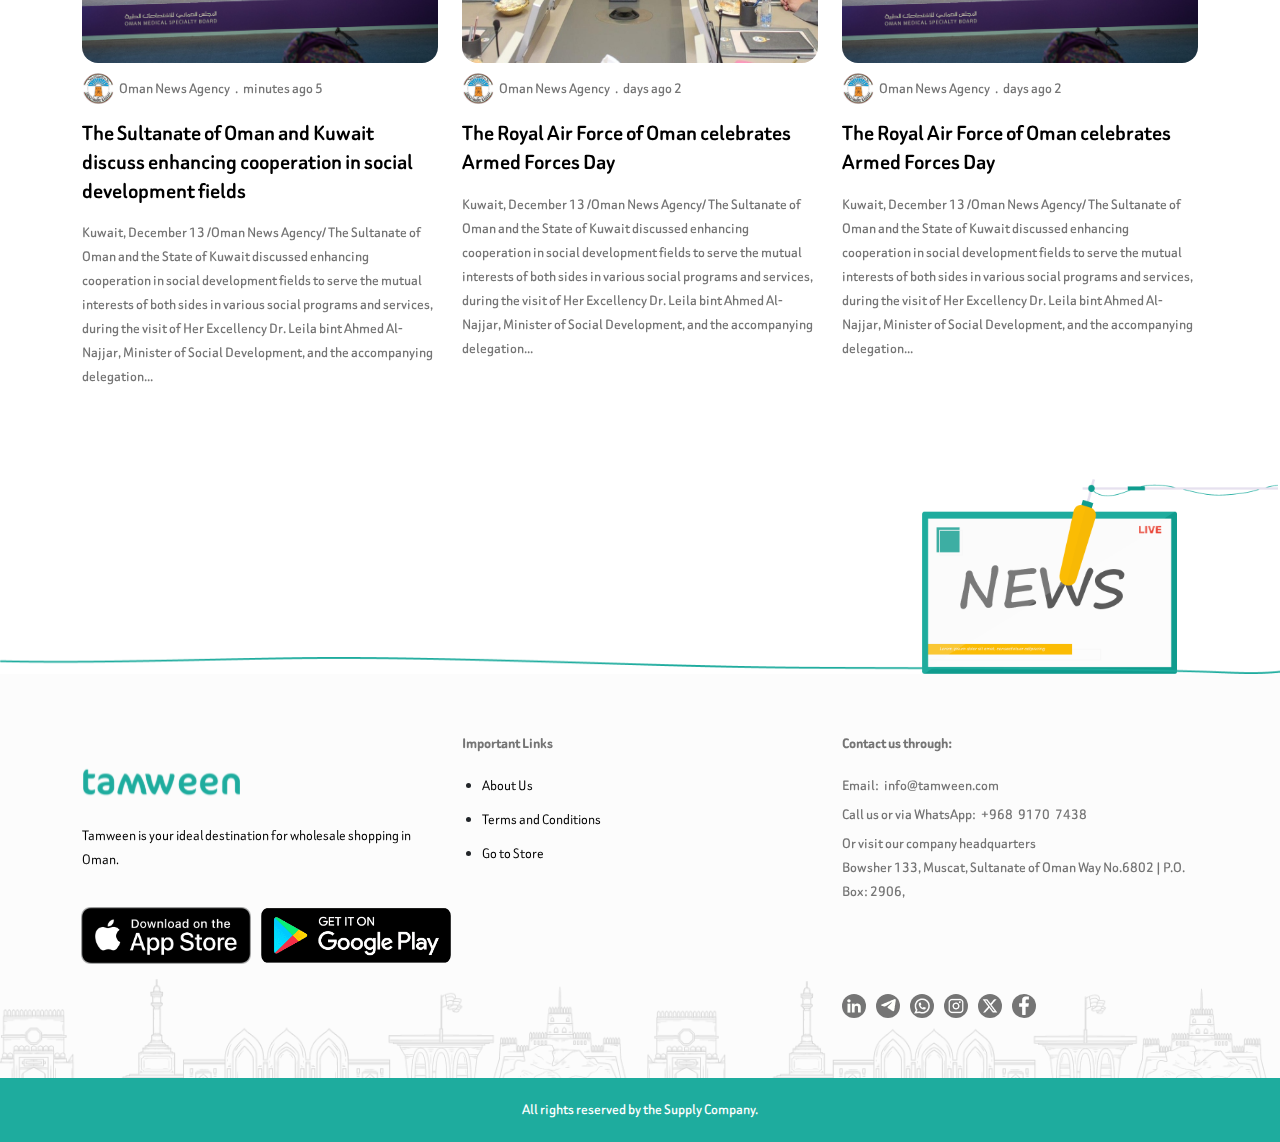
==== commit a0ae4b14: "update" ====
--- a/english.html
+++ b/english.html
@@ -188,6 +188,10 @@
         <img class="line" src="./images/hero/line.svg" />
         <div class="container">
 
+
+            <div class="header">
+                <h1> Why Tamween <span> <img src="./images/whyus/question.svg" /> </span></h1>
+            </div>
 
 
             <div class="row">
--- a/css/front.css
+++ b/css/front.css
@@ -175,12 +175,21 @@
   gap: 9px;
   font-size: 24px;
   z-index: 60;
-}
+  transition: 0.3s;
+}
+
 
 .whatsapp-icon.en {
   right: inherit;
   left: -51px;
   border-radius: 0 0 16px 16px;
+}
+
+
+.whatsapp-icon:hover{
+  background-color: #fff;
+  color: #429c42;
+
 }
 
 button:disabled {
@@ -375,6 +384,38 @@
   padding-bottom: 60px;
   background-color: #f9f7f8;
 }
+
+.why-us .header{
+  display: flex
+  ;
+      flex-direction: row;
+      align-items: center;
+      justify-content: center;
+}
+
+.why-us .header h1{
+  display: flex;
+      flex-direction: row;
+      align-items: center;
+      gap: 10px;
+      text-align: center;
+      font-weight: 700;
+      font-size: 72px;
+      color: #1E1E1E;
+      margin-bottom: 21px;
+}
+
+.why-us .header img{
+  width: 48px;
+  height: 48px;
+  object-fit: contain;
+}
+
+.why-us.en .header{
+  direction:rtl;
+}
+
+
 
 .why-us > img.line {
   position: absolute;
@@ -1768,6 +1809,11 @@
     width: 100%;
   }
 
+  .why-us .header h1 {
+    font-size: 40px;
+}
+
+
   .partners .header .buttons {
     display: flex;
     flex-direction: row;
